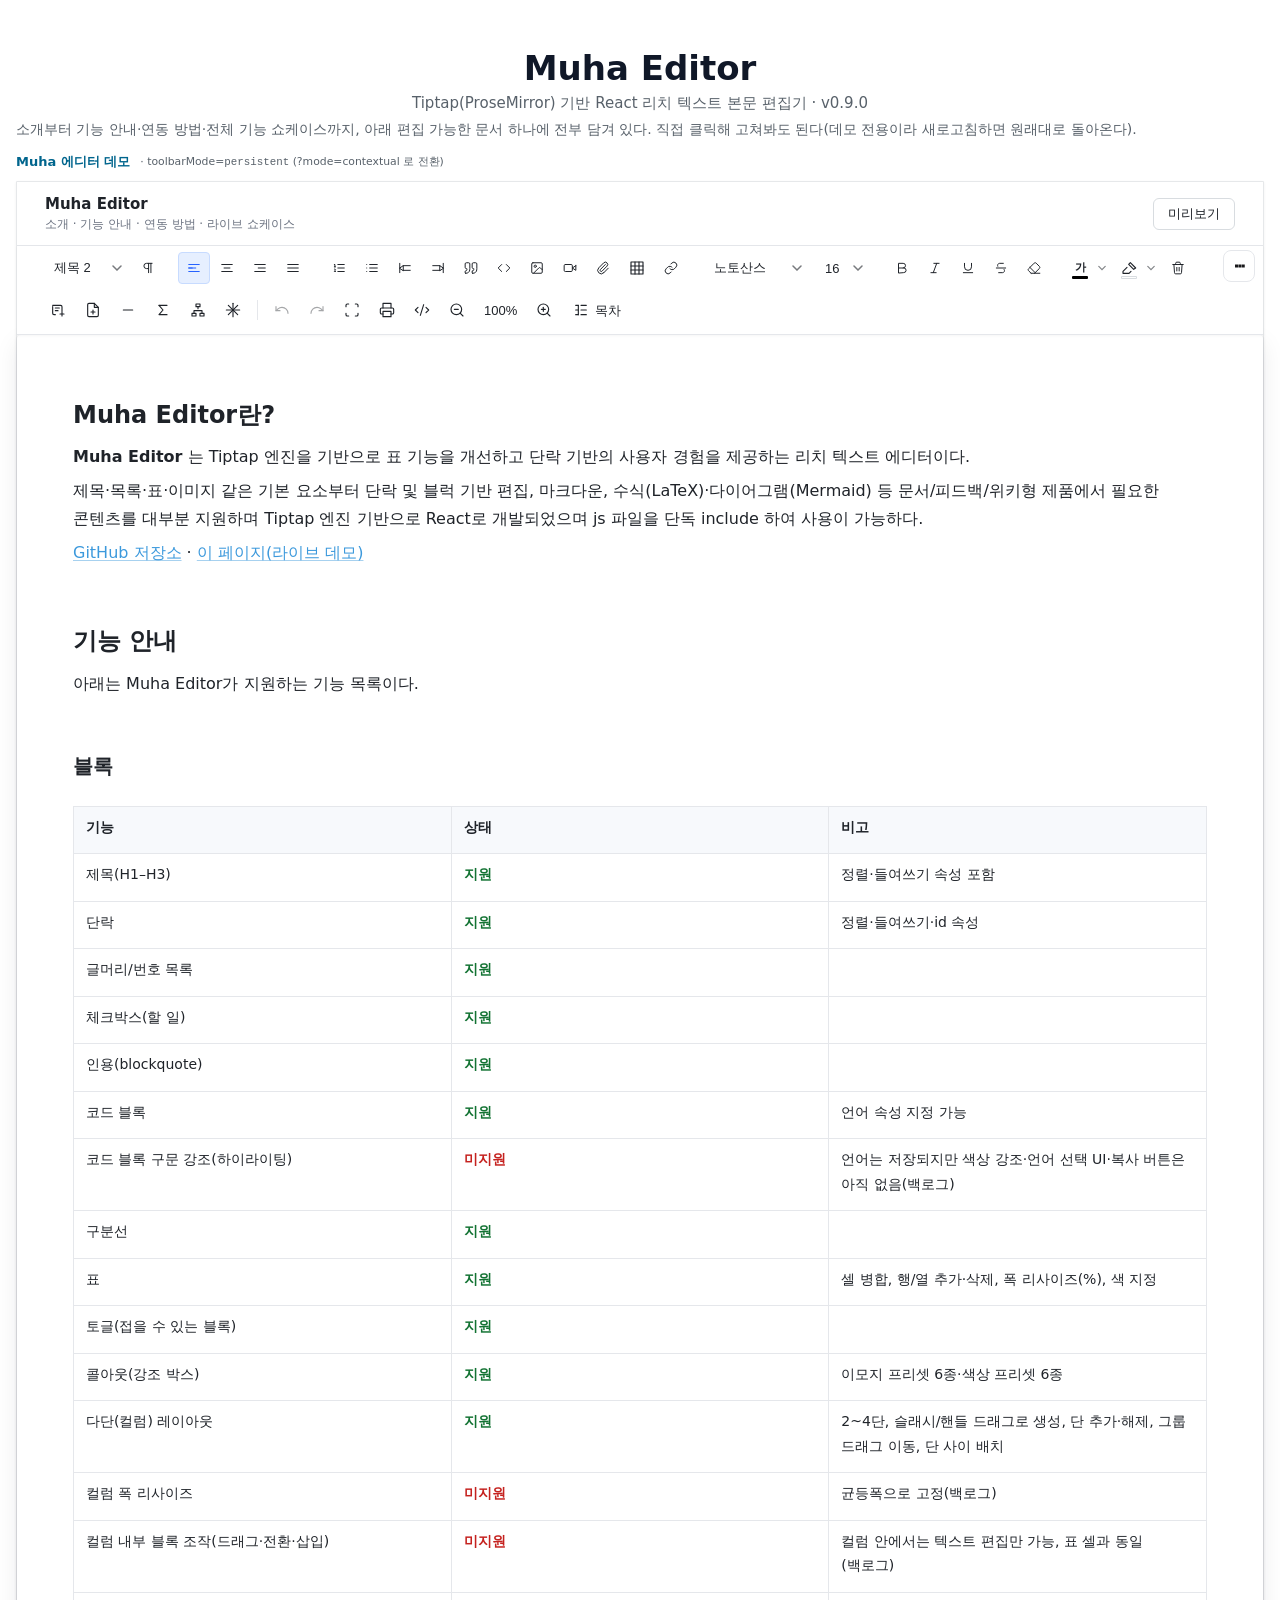
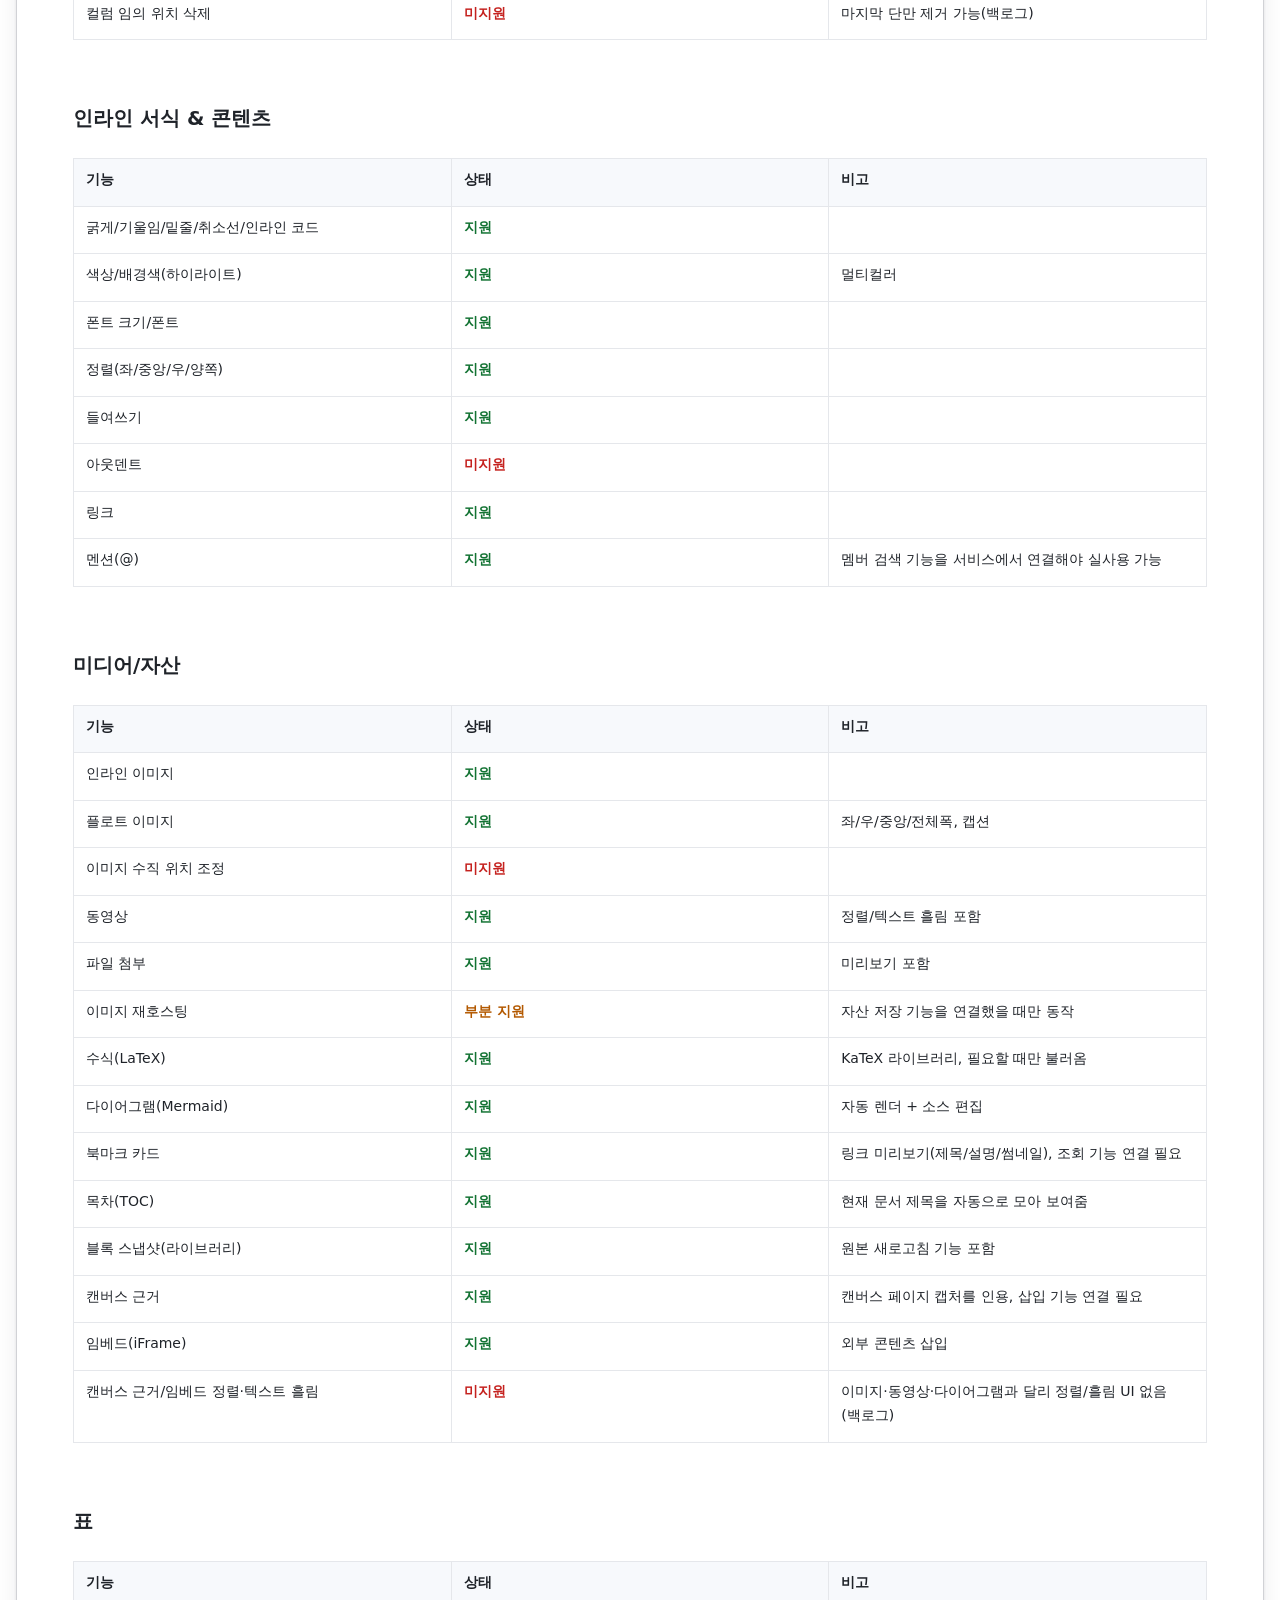
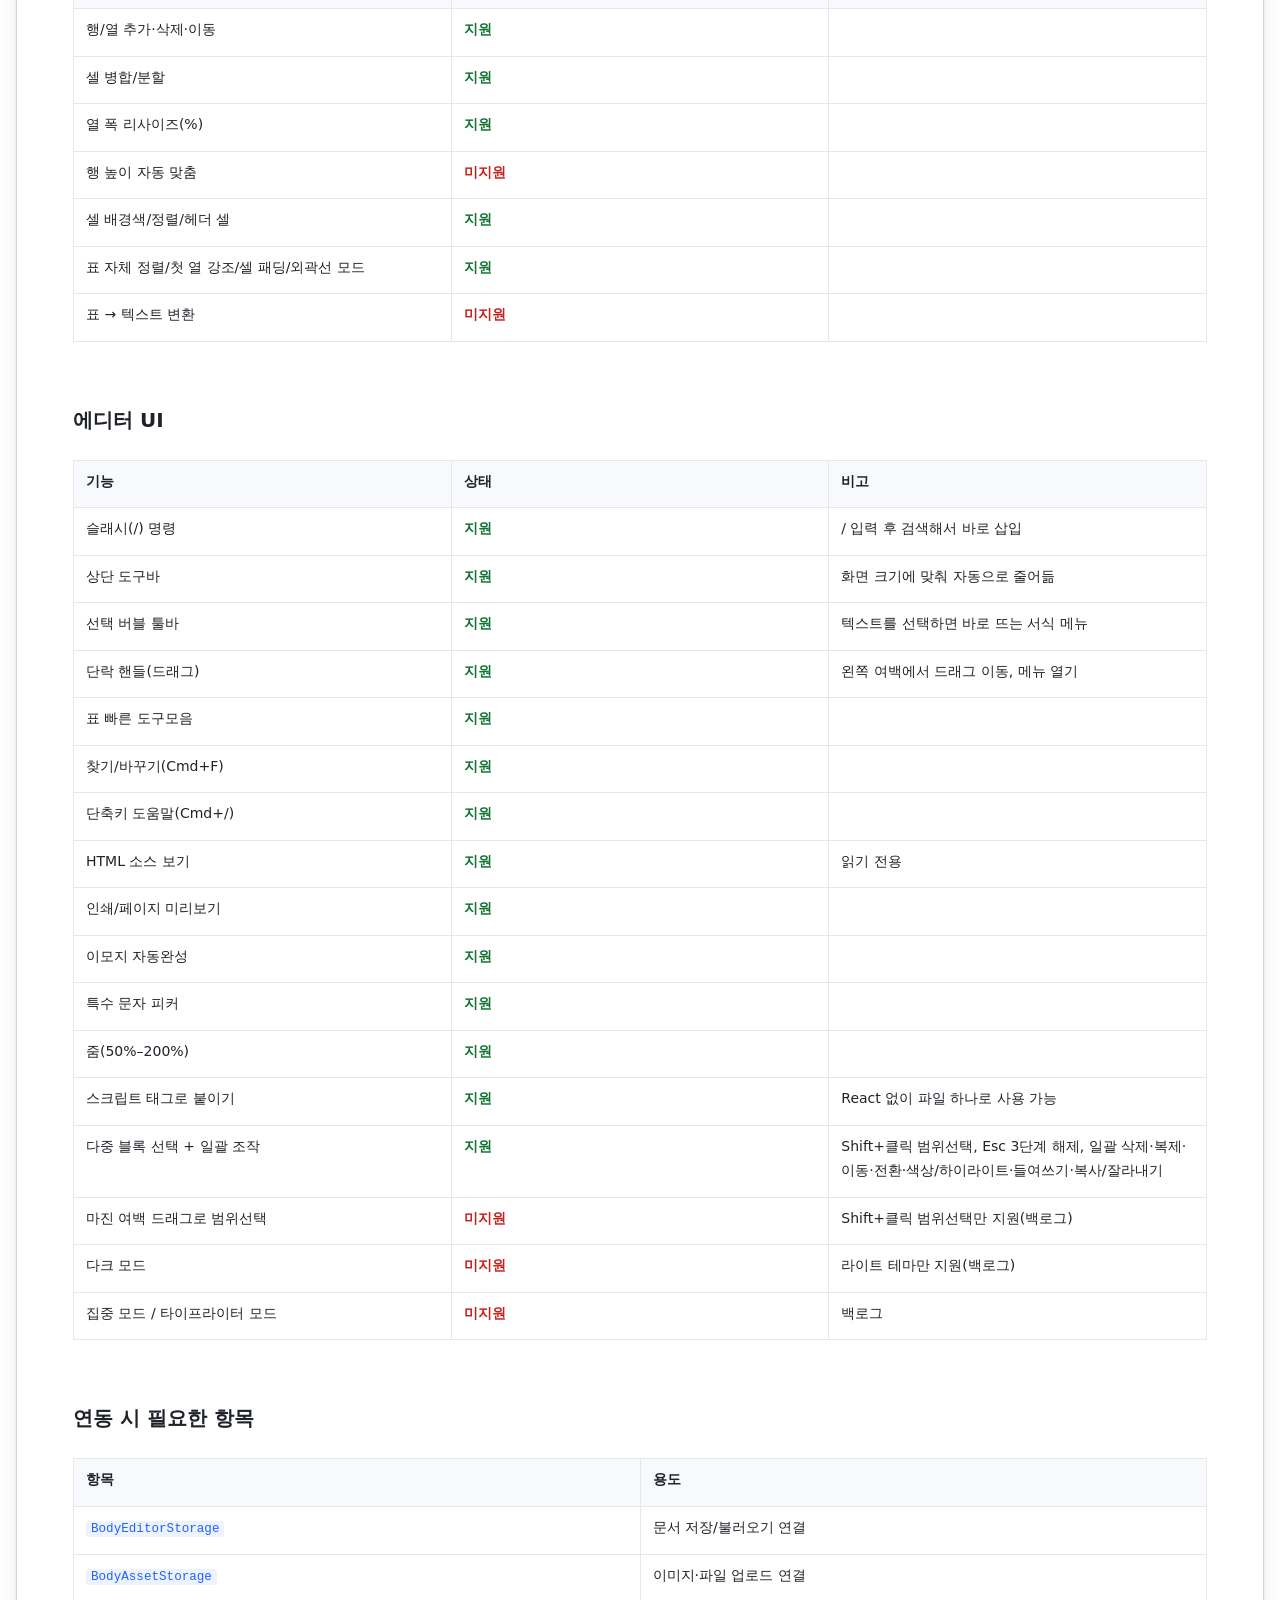
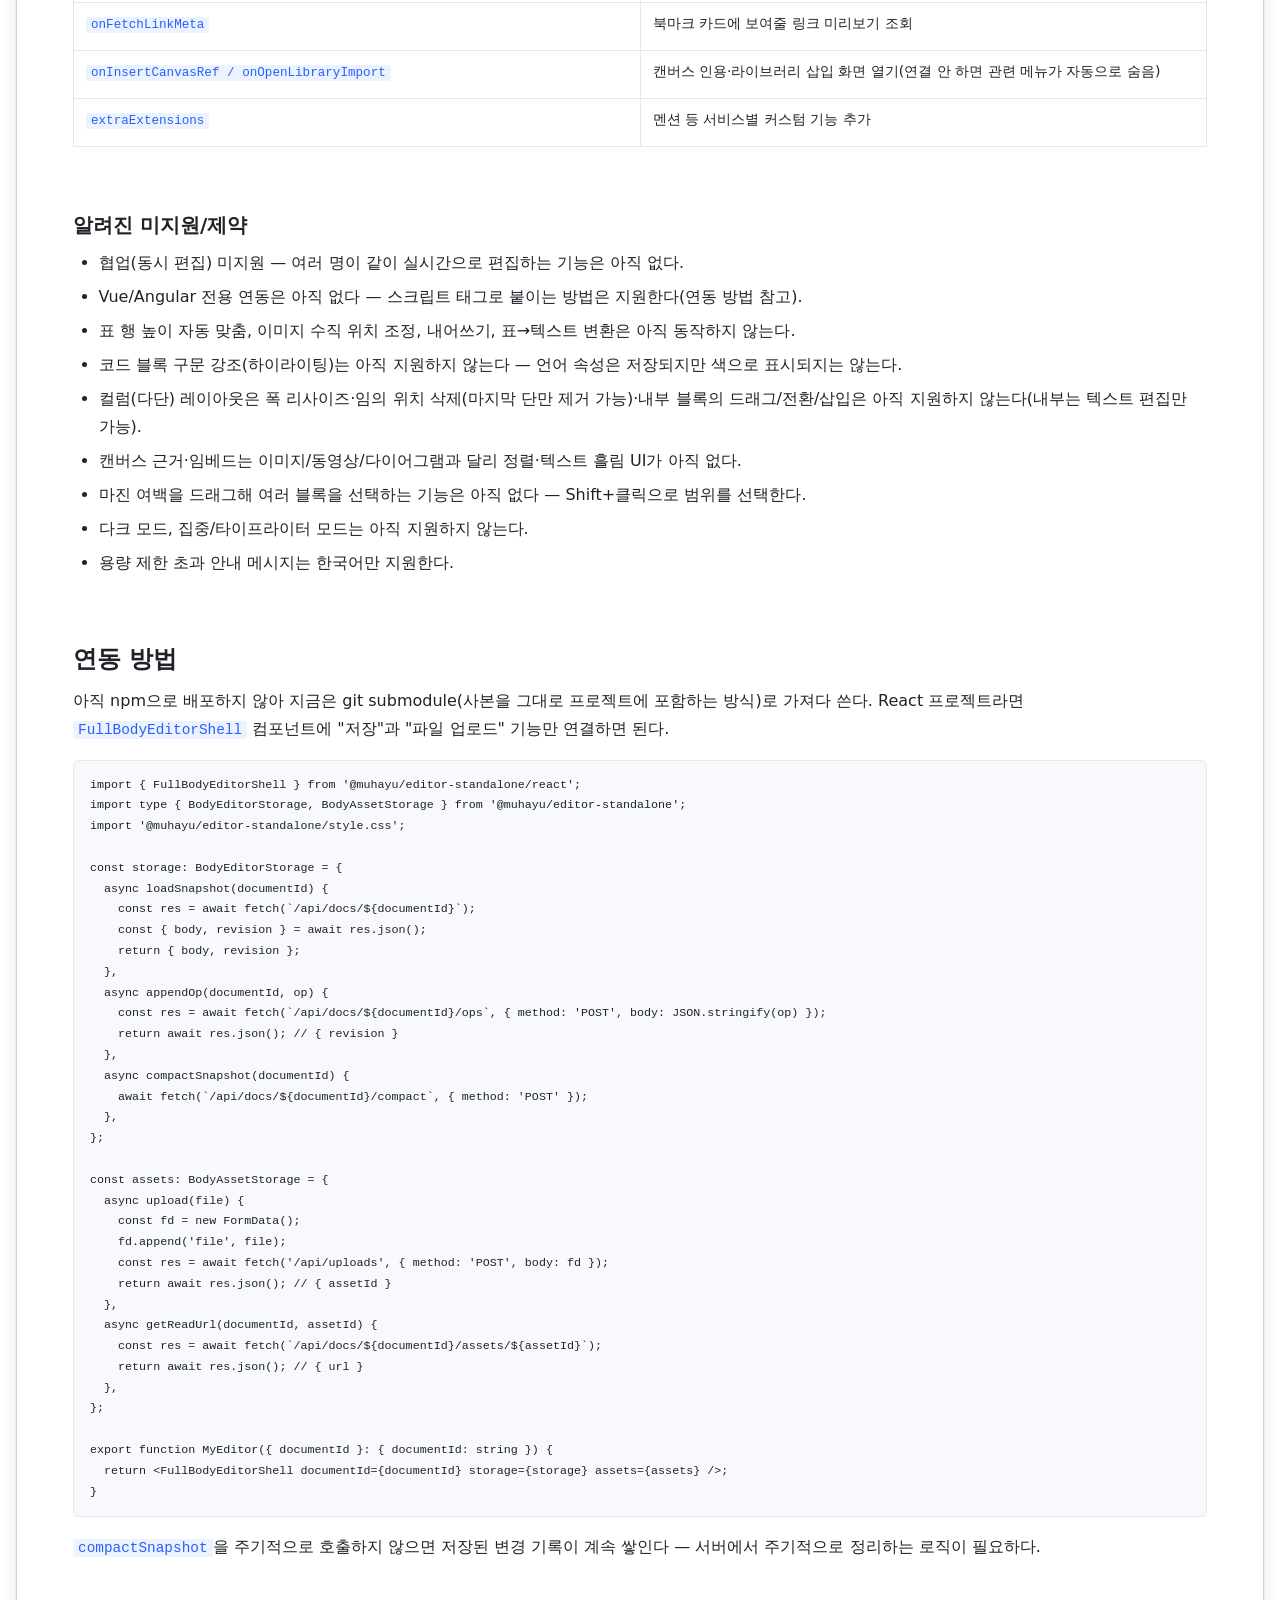
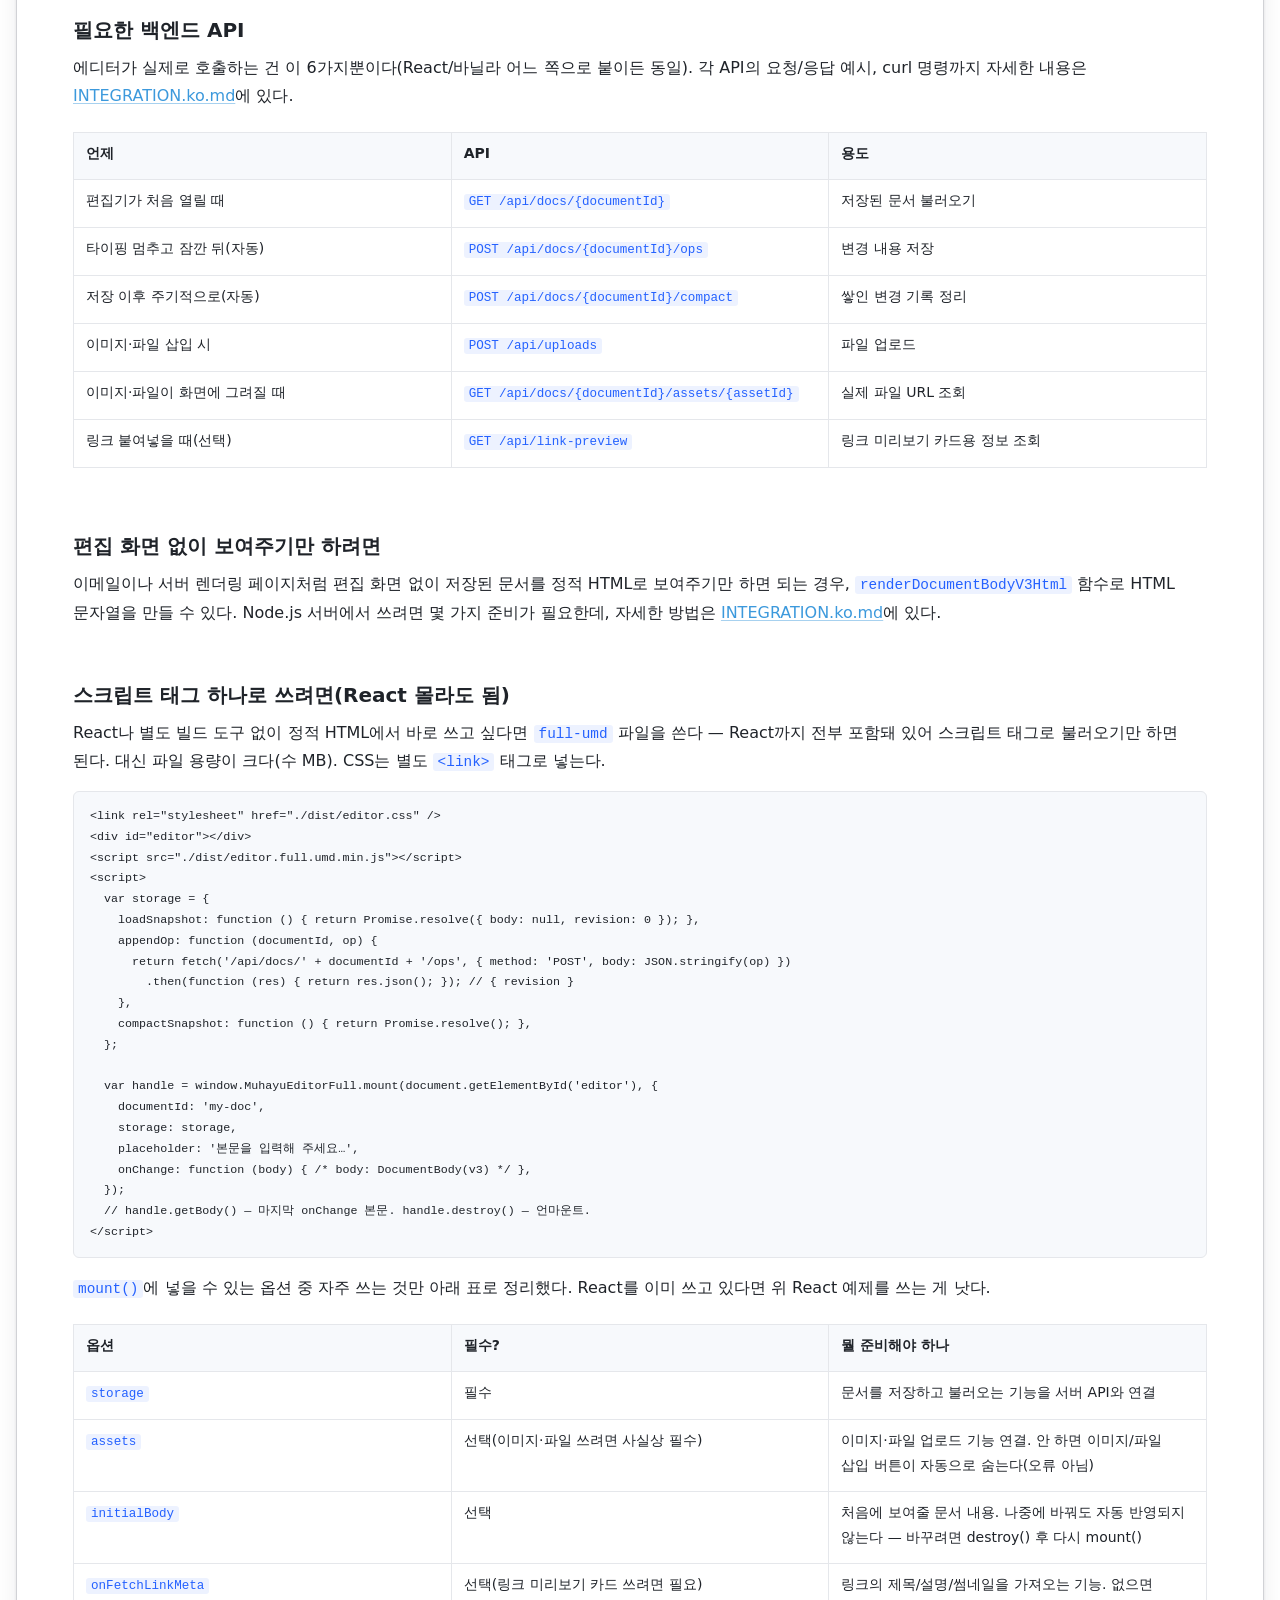
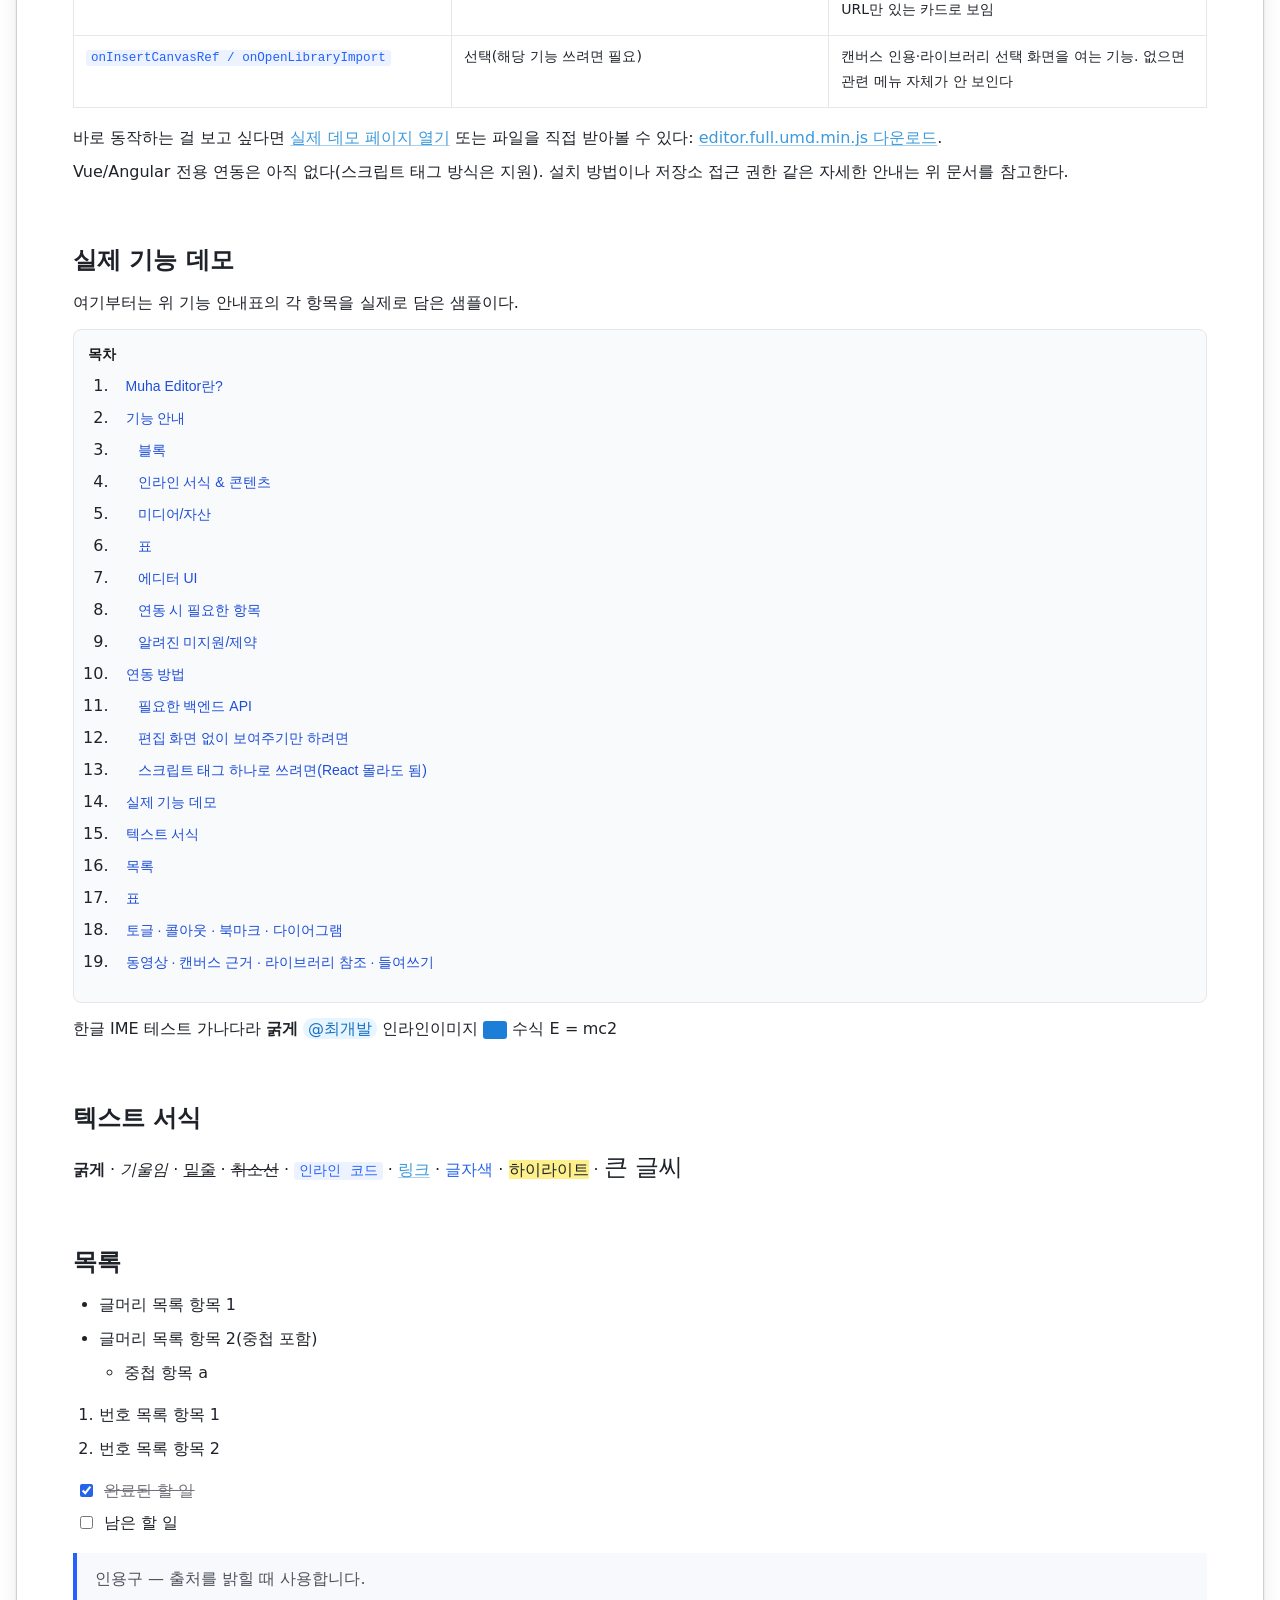
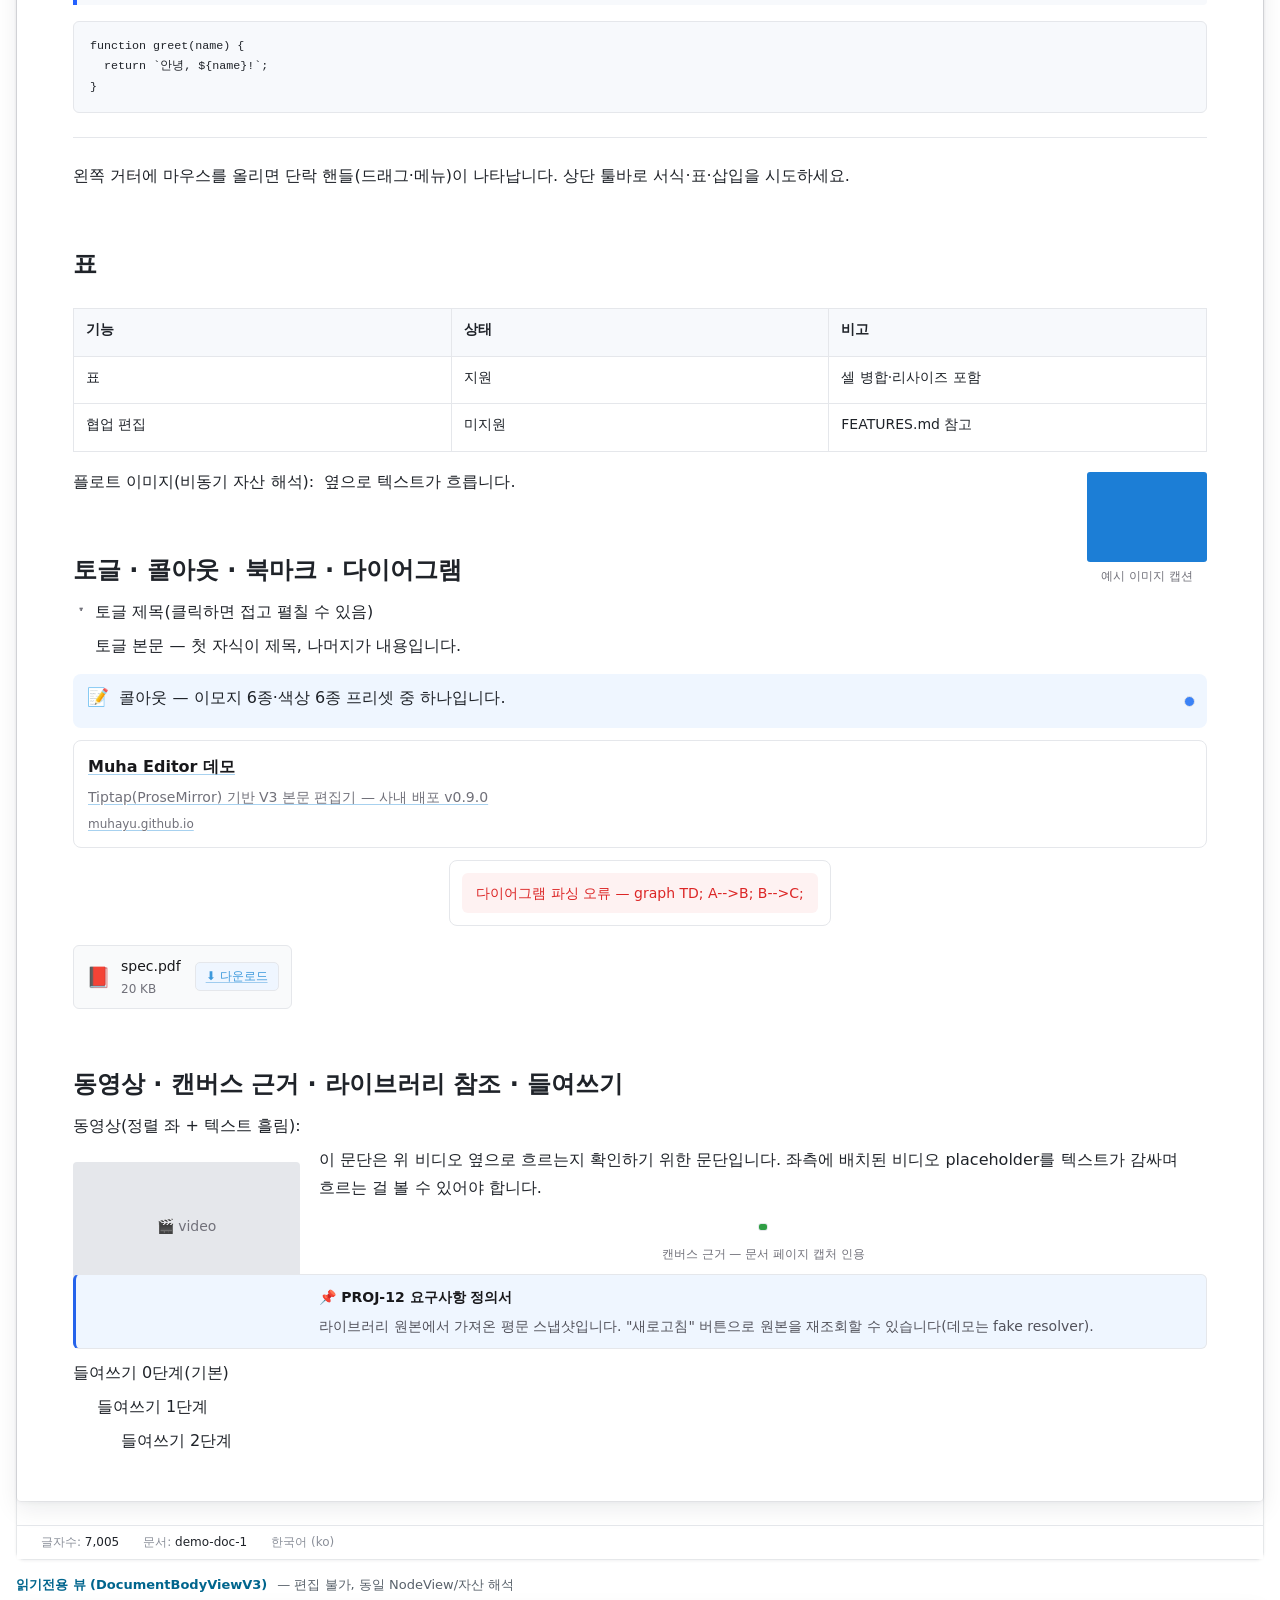
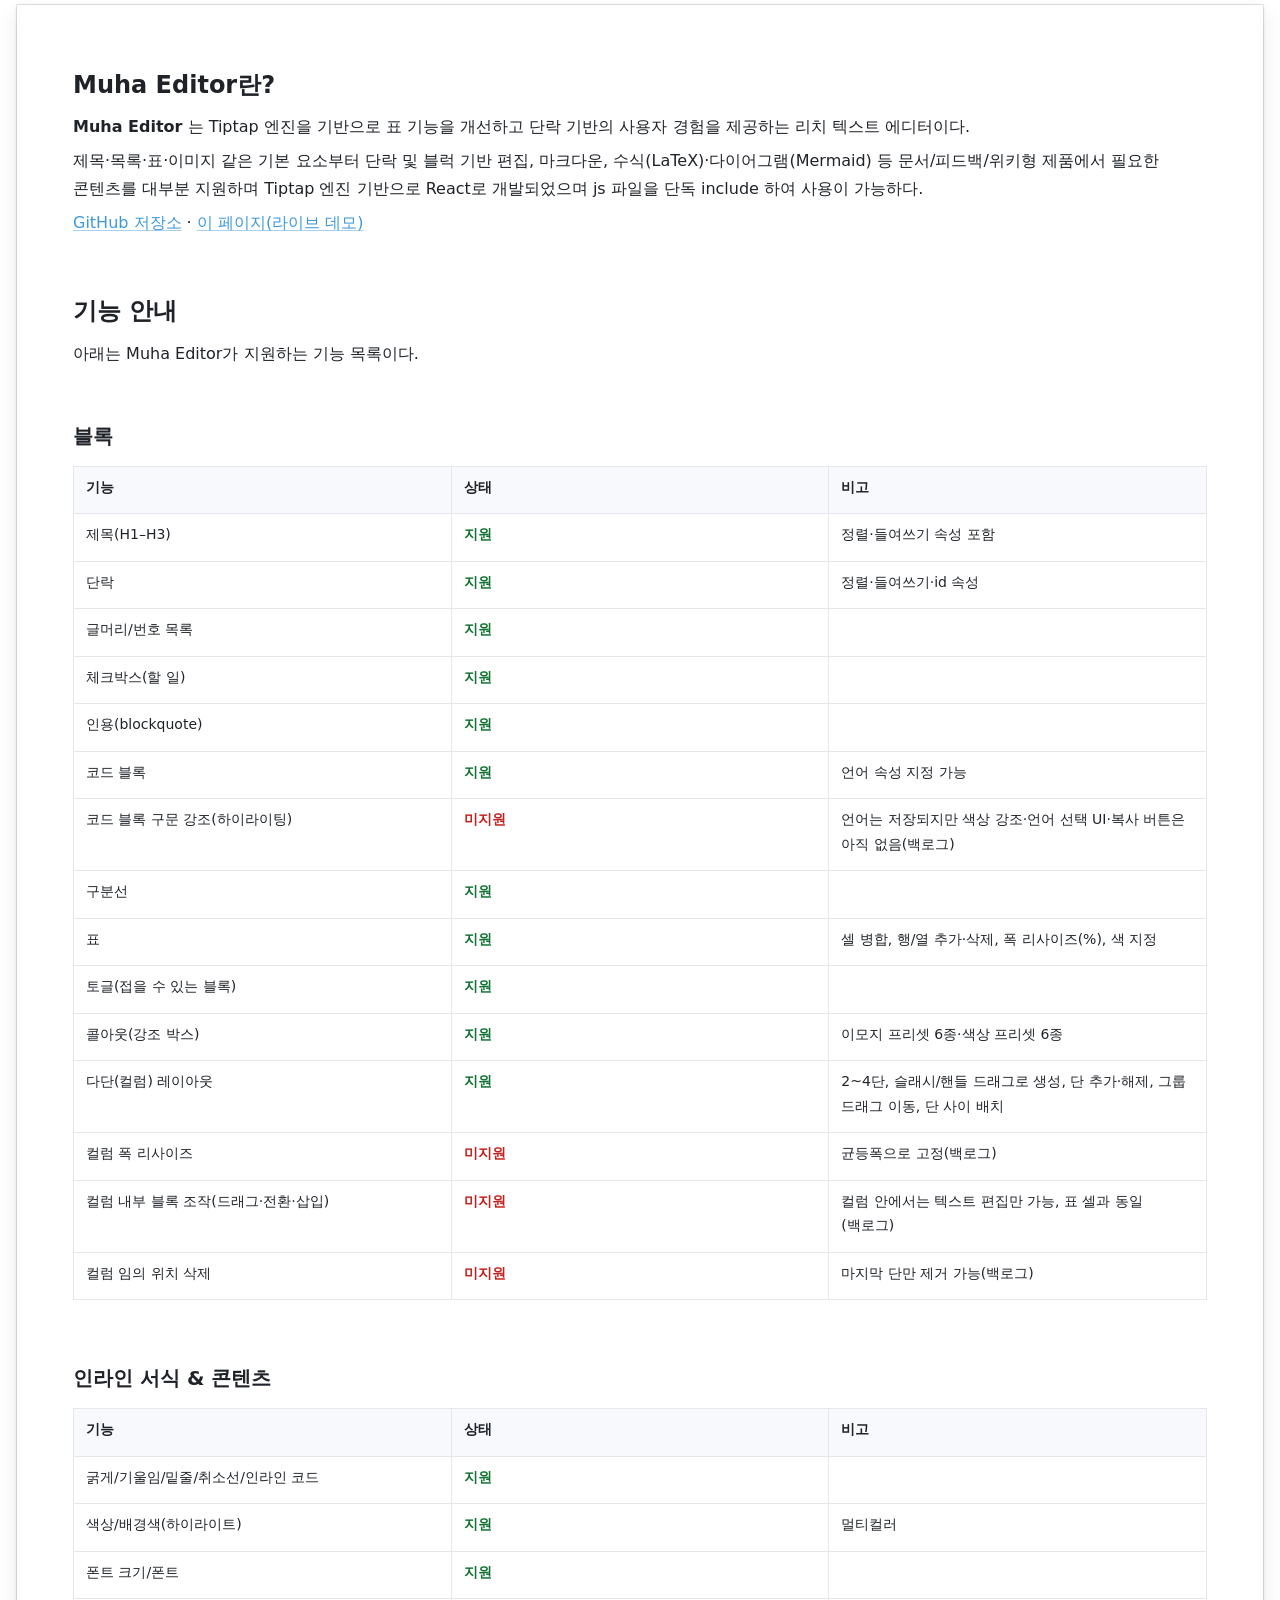
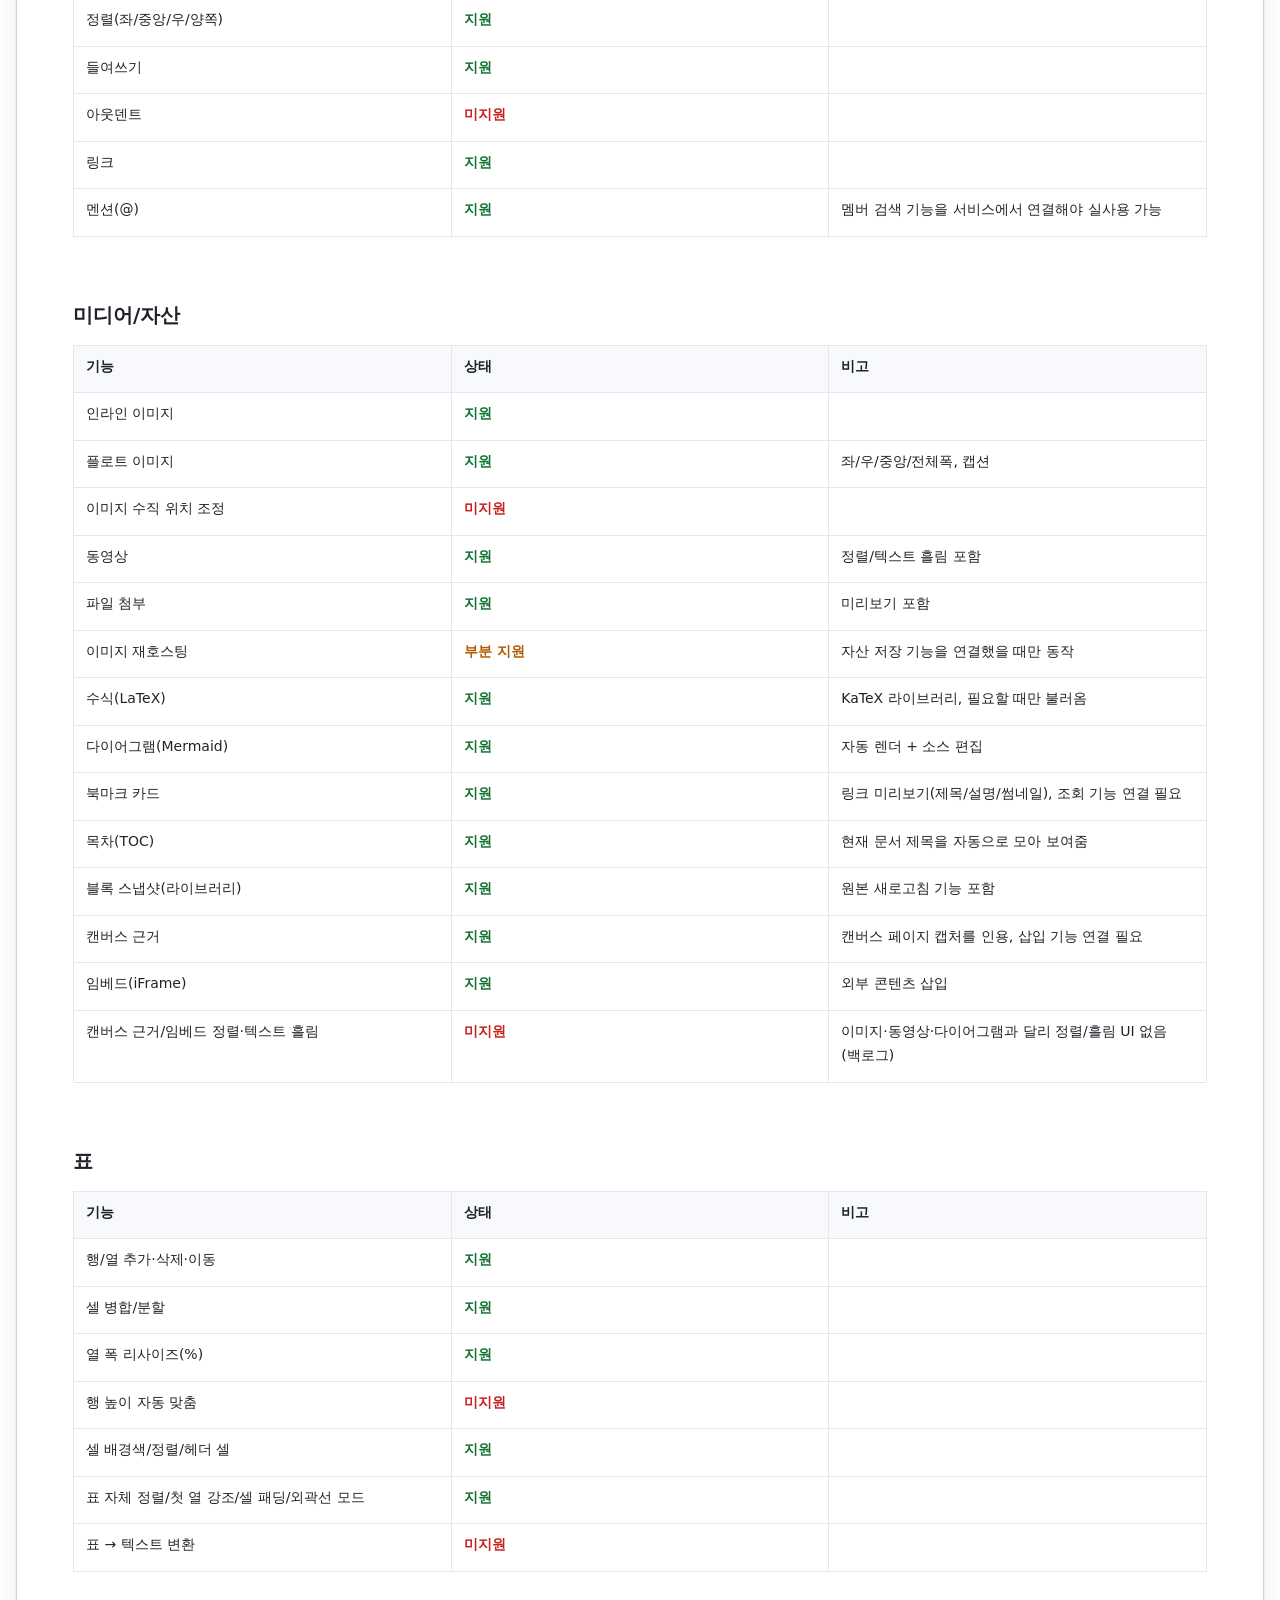
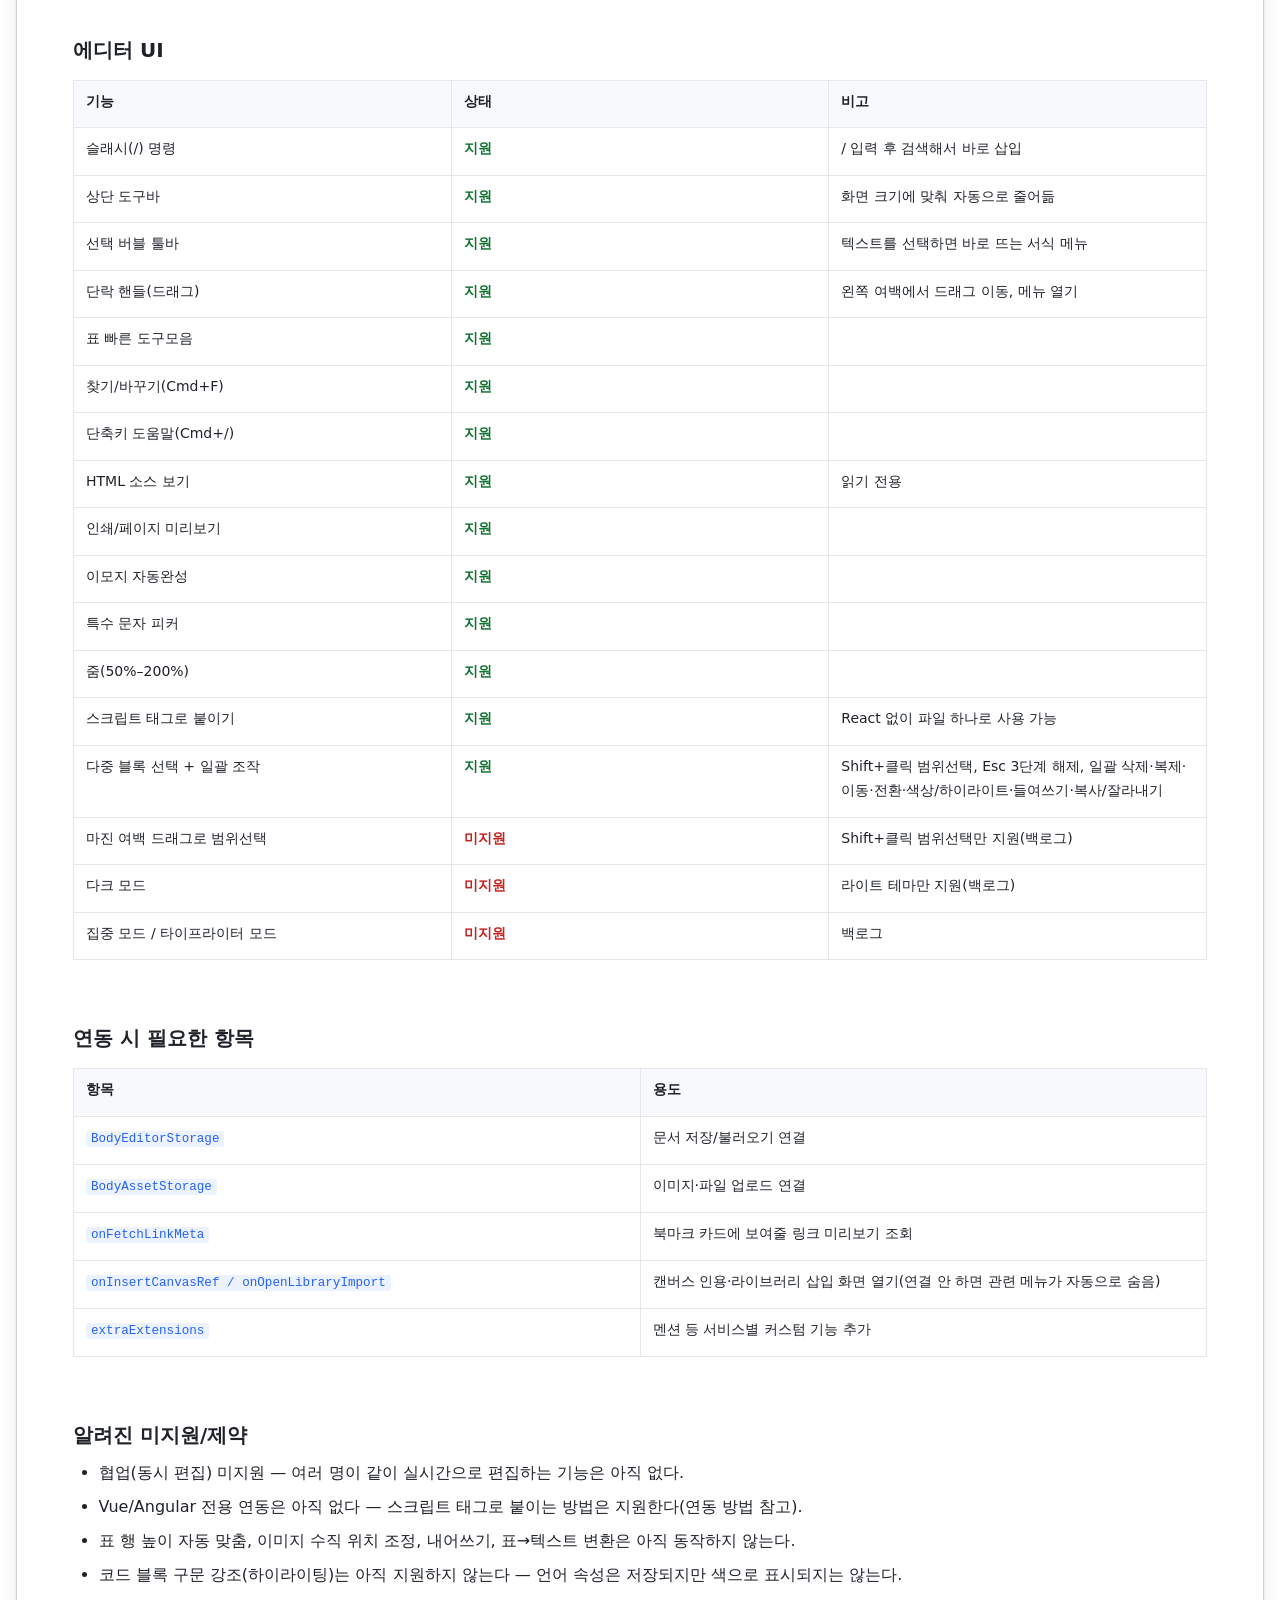
==== muha-editor/index.html @ 67b2d0a7 "feat(extra): 실제 muha-editor(Tiptap v3) iframe 통합 - muha-editor 번들 로컬화: index.html + assets/v3-*.js/." ====
<!doctype html>
<html lang="ko">
  <head>
    <meta charset="UTF-8" />
    <meta name="viewport" content="width=device-width, initial-scale=1.0" />
    <title>editor-standalone — Tiptap v3 엔진 데모</title>
    <script type="module" crossorigin src="./assets/v3-BqsdM_sV.js"></script>
    <link rel="stylesheet" crossorigin href="./assets/v3-C-Y1L5XF.css">
    <style>
      html, body { margin:0; padding:0; background:#fff; height:100%; }
      body { min-height: 100vh; }
    </style>
  </head>
  <body>
    <div id="root"></div>
    <script>
      // parent(keystroke-vault) 에 마운트 완료를 알림
      (function(){
        function notifyReady(){
          try {
            window.parent && window.parent.postMessage({type:'muha-editor:ready'}, '*');
          } catch(e){}
        }
        const check = () => {
          const content = document.querySelector('.body-editor-content, .ProseMirror, [contenteditable="true"]');
          if(content){ notifyReady(); return true; }
          return false;
        };
        if(!check()){
          const mo = new MutationObserver(() => { if(check()) mo.disconnect(); });
          mo.observe(document.body, {childList:true, subtree:true});
          setTimeout(() => mo.disconnect(), 5000);
        }
      })();
    </script>
  </body>
</html>
---- muha-editor/assets/v3-C-Y1L5XF.css ----
:where(.body-editor-root,:root){--body-editor-bg:#fff;--body-editor-fg:#18181b;--body-editor-muted-fg:#71717a;--body-editor-subtle-fg:#a1a1aa;--body-editor-border:#e5e7eb;--body-editor-accent:#2563eb;--body-editor-accent-bg:#eff6ff;--body-editor-accent-fg:#1d4ed8;--body-editor-selection:#38bdf8;--body-editor-link:#3c99dc;--body-editor-link-underline:#3c99dc73;--body-editor-warning:#b45309;--body-editor-warning-bg:#fffbeb;--body-editor-danger:#dc2626;--body-editor-danger-bg:#fef2f2;--body-editor-hover-bg:#f9fafb;--body-editor-active-bg:#e4e4e7;--body-editor-disabled-opacity:.4;--body-editor-placeholder-fg:#9ca3af;--body-editor-placeholder-bg:#e5e7eb;--body-editor-blockquote-border:#d4d4d8;--body-editor-blockquote-fg:#52525b;--body-editor-stage-shadow:0 1px 2px #00000014, 0 1px 3px #0000000a;--body-editor-table-border:#d1d5db;--body-editor-table-header-bg:#f3f4f6;--body-editor-table-first-column-bg:#f7f9fc;--body-editor-code-block-bg:#f6f8fa;--body-editor-code-block-fg:#1f2329;--body-editor-code-block-border:#e1e4e8;--body-editor-code-inline-bg:#f4f4f5;--body-editor-image-handle-bg:var(--body-editor-selection);--body-editor-image-handle-border:#fff;--body-editor-font-size-sm:.875rem;--body-editor-font-size-xs:.75rem}:where(.body-editor-root){display:contents}:where(.body-editor-shell){flex-direction:column;gap:.5rem;display:flex}:where(.body-editor-shell__body){align-items:flex-start;gap:.5rem;display:flex}:where(.body-editor-shell__stage){flex:auto;min-width:0}:where(.body-editor-fit-wrapper){width:100%;position:relative}:where(.body-editor-image-drop-grid-layer){pointer-events:none;z-index:200;contain:strict;position:fixed;inset:0}:where(.body-editor-image-drop-ghost){opacity:.6;pointer-events:none;object-fit:contain;will-change:transform, opacity;max-width:120px;max-height:120px;transition:transform .18s cubic-bezier(.34,1.56,.64,1),opacity .12s linear;position:fixed;top:0;left:0}:where(.body-editor-image-drop-ghost--reduced-motion){transition:none}:where(.body-editor-image-drop-cell){top:var(--cell-y);left:var(--cell-x);width:var(--cell-w);height:var(--cell-h);pointer-events:none;outline:1.5px dashed color-mix(in srgb, var(--body-editor-selection) 50%, transparent);background:color-mix(in srgb, var(--body-editor-selection) 8%, transparent);will-change:opacity;position:absolute}:where(.body-editor-image-drop-cell.cell--snapped){outline:2px solid var(--body-editor-selection);background:color-mix(in srgb, var(--body-editor-selection) 16%, transparent);box-shadow:0 0 0 4px color-mix(in srgb, var(--body-editor-selection) 24%, transparent)}:where(.body-editor-image-drop-cell--paragraph-boundary){background:color-mix(in srgb, var(--body-editor-selection) 12%, transparent);outline-style:solid}:where(.body-editor-image-drop-cell.cell--swap){outline-color:var(--body-editor-warning);background:color-mix(in srgb, var(--body-editor-warning-bg) 72%, transparent)}:where(.body-editor-image-drop-cell.cell--reject){outline-color:var(--body-editor-danger);background:color-mix(in srgb, var(--body-editor-danger-bg) 72%, transparent);cursor:not-allowed}:where(.body-editor-image-drop-cell.cell--no-op){opacity:.55}:where(.body-editor-image-drop-cell__label){font-size:var(--body-editor-font-size-xs);color:var(--body-editor-accent-fg);-webkit-user-select:none;user-select:none;font-weight:600;position:absolute;top:50%;left:50%;transform:translate(-50%,-50%)}:where(.body-editor-image-drop-cell.cell--label-above) :where(.body-editor-image-drop-cell__label),:where(.body-editor-image-drop-cell.cell--label-below) :where(.body-editor-image-drop-cell__label){color:var(--body-editor-success-fg,#137333)}:where(.body-editor-image-drop-cell.cell--label-center) :where(.body-editor-image-drop-cell__label){color:var(--body-editor-warning-fg,#b07804)}:where(.body-editor-image-drop-cell.cell--label-left) :where(.body-editor-image-drop-cell__label),:where(.body-editor-image-drop-cell.cell--label-right) :where(.body-editor-image-drop-cell__label){color:var(--body-editor-accent-fg)}:where(.body-editor-stage){background:var(--body-editor-bg);box-sizing:border-box;box-shadow:var(--body-editor-stage-shadow);margin:0 auto;padding:64px 56px;display:flow-root;position:relative}:where(.body-editor-stage__editable){outline:none;min-height:1em;display:flow-root}:where(.body-editor-stage__placeholder){color:var(--body-editor-placeholder-fg);pointer-events:none;-webkit-user-select:none;user-select:none;position:absolute;top:64px;left:56px}:where(.body-editor-node--paragraph),:where(.body-editor-node--list){margin:0 0 .5em}:where(.body-editor-node--paragraph[data-empty-line=true]){min-height:1.5em}:where(.body-editor-node--heading){margin:.5em 0}:where(.body-editor-block-snapshot){background:#f8fafcd9;border:1px dashed #94a3b8;border-radius:.375rem;margin:.75rem 0 1rem;padding:1.75rem .875rem .75rem;position:relative}:where(.body-editor-block-snapshot--fill){background:#f8fafc8c;padding-top:.875rem}:where(.body-editor-block-snapshot.body-editor-node--fragment-focus){outline:2px solid var(--body-editor-selection);outline-offset:4px;box-shadow:0 0 0 6px var(--body-editor-accent-bg)}:where(.body-editor-block-snapshot__action-bar){z-index:2;border:1px solid var(--body-editor-border);background:var(--body-editor-bg);opacity:0;pointer-events:none;border-radius:.375rem;align-items:center;gap:.25rem;max-width:calc(100% - .5rem);padding:.125rem;transition:opacity .12s;display:inline-flex;position:absolute;top:.25rem;right:.25rem;box-shadow:0 2px 8px #0f172a1f}:where(.body-editor-block-snapshot:hover .body-editor-block-snapshot__action-bar),:where(.body-editor-block-snapshot__action-bar:focus-within){opacity:1;pointer-events:auto}:where(.body-editor-block-snapshot__source){color:#475569;max-width:14rem;font-size:var(--body-editor-font-size-sm);text-overflow:ellipsis;white-space:nowrap;padding:0 .375rem;overflow:hidden}:where(.body-editor-block-snapshot__action){color:#475569;cursor:pointer;background:0 0;border:0;border-radius:.25rem;justify-content:center;align-items:center;width:1.75rem;height:1.75rem;display:inline-flex}:where(.body-editor-block-snapshot__action:hover:not(:disabled)){color:#0f172a;background:#f1f5f9}:where(.body-editor-block-snapshot__action:disabled){cursor:not-allowed;opacity:.45}:where(.body-editor-block-snapshot__action--danger:hover:not(:disabled)){color:#b91c1c;background:#fef2f2}:where(.body-editor-node--paragraph),:where(.body-editor-node--heading),:where(.body-editor-node--list) li{white-space:pre-wrap}:where(.body-editor-node--paragraph),:where(.body-editor-node--heading),:where(.body-editor-list-float-wrap),:where(.body-editor-table__cell>[data-body-cell-content] p){display:flow-root;container-type:inline-size}:where(.body-editor-node--list) li{display:flow-root list-item}:where(),:where(),:where(),:where(){content:"​";display:inline}:where(.body-editor-list-float-wrap__floats){display:contents}:where(.body-editor-list-float-wrap){padding-right:16px}:where(.body-editor-paragraph-float){vertical-align:top;max-width:100%;line-height:1.2;display:inline-block;position:relative}:where(.body-editor-paragraph-float--left){float:left;margin:.25em 16px .5em 0}:where(.body-editor-paragraph-float--right){float:right;margin:.25em 0 .5em 16px}:where(.body-editor-paragraph-float--center){text-align:center;width:fit-content;margin:.5em auto;display:block}.body-editor-list-float-wrap .body-editor-paragraph-float--left{margin:.25em 36px .5em 0}.body-editor-list-float-wrap .body-editor-paragraph-float--right{margin:.25em 0 .5em 20px}:where(.body-editor-paragraph-float--selected){outline:2px solid var(--body-editor-selection);outline-offset:2px}:where(.body-editor-paragraph-float img),:where(.body-editor-paragraph-float video),:where(.body-editor-paragraph-float iframe){max-width:100%;display:block}:where(.body-editor-paragraph-float__caption){color:var(--body-editor-muted-fg);text-align:center;margin-top:4px;font-size:12px;display:block}:where(.body-editor-paragraph-float__resize-handle){background:var(--body-editor-image-handle-bg);border:2px solid var(--body-editor-image-handle-border);cursor:nwse-resize;-webkit-user-select:none;user-select:none;border-radius:2px;width:10px;height:10px;position:absolute;bottom:-4px;right:-4px}@container (width<=240px){.body-editor-paragraph-float--left,.body-editor-paragraph-float--right{float:none;width:fit-content;margin-left:auto;margin-right:auto;display:block}}:where(.body-editor-node--list[data-ordered=true]){counter-reset:lvl0 lvl1 lvl2 lvl3 lvl4;padding-left:0;list-style:none}:where(.body-editor-node--list[data-ordered=true])>li:before{color:var(--body-editor-fg);-webkit-user-select:none;user-select:none;pointer-events:none;margin-right:.4em;display:inline-block}:where(.body-editor-node--list[data-ordered=true])>li[data-list-level="0"]{counter-increment:lvl0;counter-reset:lvl1 lvl2 lvl3 lvl4}:where(.body-editor-node--list[data-ordered=true])>li[data-list-level="0"]:before{content:counter(lvl0) ". "}:where(.body-editor-node--list[data-ordered=true])>li[data-list-level="1"]{counter-increment:lvl1;counter-reset:lvl2 lvl3 lvl4}:where(.body-editor-node--list[data-ordered=true])>li[data-list-level="1"]:before{content:counter(lvl0) "." counter(lvl1) ". "}:where(.body-editor-node--list[data-ordered=true])>li[data-list-level="2"]{counter-increment:lvl2;counter-reset:lvl3 lvl4}:where(.body-editor-node--list[data-ordered=true])>li[data-list-level="2"]:before{content:counter(lvl0) "." counter(lvl1) "." counter(lvl2) ". "}:where(.body-editor-node--list[data-ordered=true])>li[data-list-level="3"]{counter-increment:lvl3;counter-reset:lvl4}:where(.body-editor-node--list[data-ordered=true])>li[data-list-level="3"]:before{content:counter(lvl0) "." counter(lvl1) "." counter(lvl2) "." counter(lvl3) ". "}:where(.body-editor-node--list[data-ordered=true])>li[data-list-level="4"]{counter-increment:lvl4}:where(.body-editor-node--list[data-ordered=true])>li[data-list-level="4"]:before{content:counter(lvl0) "." counter(lvl1) "." counter(lvl2) "." counter(lvl3) "." counter(lvl4) ". "}:where(.body-editor-node--list[data-ordered=false])>li[data-list-level="0"]{list-style-type:disc}:where(.body-editor-node--list[data-ordered=false])>li[data-list-level="1"]{list-style-type:circle}:where(.body-editor-node--list[data-ordered=false])>li[data-list-level="2"]{list-style-type:square}:where(.body-editor-node--list[data-ordered=false])>li[data-list-level="3"]{list-style-type:disc}:where(.body-editor-node--list[data-ordered=false])>li[data-list-level="4"]{list-style-type:circle}:where(.body-editor-node--blockquote){border-left:3px solid var(--body-editor-blockquote-border);color:var(--body-editor-blockquote-fg);padding-left:12px;font-style:italic}:where(.body-editor-table){border-collapse:collapse;width:100%}:where(.body-editor-stage__editable) .tableWrapper{overflow-x:auto}:where(.body-editor-table__cell){border:1px solid var(--body-editor-table-border);padding:4px 8px;position:relative}:where(.body-editor-table__cell--header){background:var(--body-editor-table-header-bg);font-weight:700}:where(.body-editor-table thead .body-editor-table__cell--header){z-index:2;background:var(--body-editor-table-header-bg);background-clip:padding-box;position:sticky;top:0}:where(.body-editor-table__cell--first-column){background:var(--body-editor-table-first-column-bg);font-weight:700}:where(.body-editor-table__cell--multi-selected){background-color:color-mix(in srgb, var(--body-editor-selection) 8%, transparent);outline:1px solid color-mix(in srgb, var(--body-editor-selection) 35%, transparent)}.body-editor-table tr:hover td:not(.body-editor-table__cell--header):not(.body-editor-table__cell--multi-selected){background-color:#2461ff0a}:where(.body-editor-table__column-resize-handle){cursor:col-resize;-webkit-user-select:none;user-select:none;width:6px;height:100%;position:absolute;top:0;right:-3px}:where(.body-editor-table__row-resize-handle){cursor:row-resize;-webkit-user-select:none;user-select:none;z-index:2;height:6px;position:absolute;bottom:-3px;left:0;right:0}.body-editor-table__resize-guide{background:linear-gradient(to bottom, transparent 0, transparent 4px, var(--body-editor-selection) 4px, var(--body-editor-selection) 8px);pointer-events:none;z-index:9999;background-size:1px 8px;width:1px;position:absolute}:where(.body-editor-table__insert-handle){color:#2461ff;cursor:pointer;opacity:0;pointer-events:none;z-index:3;-webkit-user-select:none;user-select:none;background:#fff;border:1px solid #2461ff;border-radius:50%;justify-content:center;align-items:center;width:18px;height:18px;padding:0;font-size:12px;font-weight:700;line-height:1;transition:opacity .12s;display:flex;position:absolute}.body-editor-table tr:hover>:first-child>:where(.body-editor-table__insert-handle--row-below),.body-editor-table tr:first-child:hover>:first-child>:where(.body-editor-table__insert-handle--row-above),.body-editor-table tr:first-child>.body-editor-table__cell:hover>:where(.body-editor-table__insert-handle--col-right),.body-editor-table tr:first-child>.body-editor-table__cell:first-child:hover>:where(.body-editor-table__insert-handle--col-left),:where(.body-editor-table__insert-handle:focus-visible){opacity:1;pointer-events:auto}:where(.body-editor-table__insert-handle:hover){color:#fff;background:#2461ff}:where(.body-editor-table__reorder-handle){border:1px solid var(--body-editor-table-border);background:var(--body-editor-bg);width:16px;height:16px;color:var(--body-editor-muted-fg);opacity:0;cursor:grab;z-index:3;border-radius:4px;justify-content:center;align-items:center;padding:0;font-size:10px;line-height:1;display:inline-flex;position:absolute}:where(.body-editor-table__reorder-handle:active){cursor:grabbing}:where(.body-editor-stage__editable[data-table-reorder-blocked=true] .body-editor-table__reorder-handle){cursor:not-allowed}.body-editor-table tr:hover>:first-child>:where(.body-editor-table__reorder-handle--row),.body-editor-table tr:first-child>.body-editor-table__cell:hover>:where(.body-editor-table__reorder-handle--column),:where(.body-editor-table__reorder-handle:focus-visible){opacity:1}:where(.body-editor-table__reorder-handle--row){top:50%;left:-20px;transform:translateY(-50%)}:where(.body-editor-table__reorder-handle--column){top:-20px;left:50%;transform:translate(-50%)}:where(.body-editor-table__select-all-handle){border:1px solid var(--body-editor-table-border);background:var(--body-editor-bg);width:16px;height:16px;color:var(--body-editor-muted-fg);opacity:0;cursor:pointer;z-index:3;border-radius:4px;justify-content:center;align-items:center;padding:0;font-size:10px;line-height:1;display:inline-flex;position:absolute;top:-20px;left:-20px}.body-editor-table tr:first-child>.body-editor-table__cell:first-child:hover>:where(.body-editor-table__select-all-handle),:where(.body-editor-table__select-all-handle:focus-visible){opacity:1}:where(.body-editor-table__insert-handle--row-above){top:-10px;left:50%;transform:translate(-50%)}:where(.body-editor-table__insert-handle--row-below){bottom:-10px;left:50%;transform:translate(-50%)}:where(.body-editor-table__insert-handle--col-left){top:50%;left:-10px;transform:translateY(-50%)}:where(.body-editor-table__insert-handle--col-right){top:50%;right:-10px;transform:translateY(-50%)}:where(.body-editor-divider){border:none;border-top:1px solid var(--body-editor-table-border);margin:1em 0}:where(.body-editor-code-block){background:var(--body-editor-code-block-bg);color:var(--body-editor-code-block-fg);border:1px solid var(--body-editor-code-block-border);white-space:pre-wrap;word-break:break-word;-webkit-user-select:text;user-select:text;border-radius:4px;margin:.5em 0;padding:12px 14px;font-family:JetBrains Mono,Consolas,Monaco,monospace;font-size:13px;line-height:1.5;overflow-x:hidden}:where(.body-editor-figure){margin:.5em 0}:where(.body-editor-figure--float-left){float:left;margin:.25em 16px .5em 0}:where(.body-editor-figure--float-right){float:right;margin:.25em 0 .5em 16px}:where(.body-editor-figure--float-left,.body-editor-figure--float-right)+:where(figure,hr,h1,h2,h3,h4,h5,h6){clear:both}:where(.body-editor-figure__wrapper){cursor:pointer;display:inline-block;position:relative}:where(.body-editor-figure--selected) :where(.body-editor-figure__wrapper){cursor:grab}:where(.body-editor-figure__image-placeholder){background:var(--body-editor-placeholder-bg);min-width:24px;min-height:24px;display:inline-block}:where(.body-editor-figure__caption){color:var(--body-editor-muted-fg);text-align:center;margin-top:4px;font-size:12px}:where(){content:attr(data-placeholder);color:var(--body-editor-placeholder-fg)}.full-body-editor-shell[data-toolbar-visible=false] .body-editor-content .is-empty[data-placeholder]:before{content:attr(data-placeholder);color:var(--body-editor-placeholder-fg);pointer-events:none;float:left;height:0}.body-editor-utility-toggle{text-align:left;cursor:pointer;width:100%;color:inherit;background:0 0;border:0;border-radius:6px;align-items:center;gap:8px;padding:6px 8px;font-size:13px;display:flex}.body-editor-utility-toggle:hover{background:var(--body-editor-hover-bg)}.body-editor-utility-toggle[aria-checked=true]{color:var(--body-editor-accent-fg)}.body-editor-utility-check{text-align:center;flex:none;width:16px;font-size:14px;line-height:1}.body-editor-bubble-menu{background:var(--body-editor-bg);border:1px solid var(--body-editor-border);width:224px;max-width:calc(100vw - 16px);color:var(--body-editor-fg);border-radius:8px;flex-direction:column;gap:8px;padding:8px;font-size:16px;line-height:1.2;display:flex;box-shadow:0 8px 24px #0f172a1f,0 2px 4px #0f172a0f}.body-editor-bubble-menu--vertical{transition:opacity .1s 30ms,transform .1s 30ms}.body-editor-bubble-menu--vertical[data-shown=false]{opacity:0}.body-editor-bubble-menu--vertical[data-shown=true]{opacity:1;transform:translateY(0)}.body-editor-bubble-menu--vertical[data-bubble-slide=up][data-shown=false]{transform:translateY(-2px)}.body-editor-bubble-menu--vertical[data-bubble-slide=down][data-shown=false]{transform:translateY(2px)}.body-editor-bubble-menu--vertical[data-bubble-slide=right][data-shown=false]{transform:translate(-2px)}.body-editor-bubble-menu--vertical[data-bubble-slide=left][data-shown=false]{transform:translate(2px)}@media (prefers-reduced-motion:reduce){.body-editor-bubble-menu--vertical{transition:none}}.body-editor-bubble-group{display:inline-flex;position:relative}.body-editor-bubble-btn{min-width:28px;height:32px;color:var(--body-editor-fg);cursor:pointer;background:0 0;border:0;border-radius:6px;justify-content:center;align-items:center;gap:3px;padding:0 6px;font-size:16px;line-height:1;display:inline-flex}.body-editor-bubble-btn svg{width:16px;height:16px}.body-editor-bubble-btn:hover:not(:disabled){background:var(--body-editor-hover-bg)}.body-editor-bubble-btn:disabled{opacity:var(--body-editor-disabled-opacity);cursor:not-allowed}.body-editor-bubble-btn.is-active,.body-editor-bubble-btn.is-open{background:var(--body-editor-accent-bg);color:var(--body-editor-accent-fg)}.body-editor-bubble-caret{opacity:.55;margin-left:auto;width:14px!important;height:14px!important}.body-editor-bubble-more{font-size:18px;font-weight:700;line-height:1}.body-editor-bubble-row-btn{width:100%;color:var(--body-editor-fg);cursor:pointer;text-align:left;background:0 0;border:0;border-radius:6px;align-items:center;gap:6px;padding:6px 8px;font-size:16px;display:flex}.body-editor-bubble-row-btn:hover:not(:disabled){background:var(--body-editor-hover-bg)}.body-editor-bubble-row-btn.is-open{background:var(--body-editor-accent-bg);color:var(--body-editor-accent-fg)}.body-editor-bubble-row-btn:disabled{opacity:var(--body-editor-disabled-opacity);cursor:not-allowed}.body-editor-bubble-turn-row{display:block}.body-editor-bubble-turn-row .body-editor-bubble-row-btn{width:100%}.body-editor-bubble-row-label{flex:auto;font-weight:500}.body-editor-bubble-row-glyph{text-align:center;width:18px;font-weight:700}.body-editor-bubble-grid{grid-template-columns:repeat(5,1fr);gap:4px;display:grid}.body-editor-bubble-grid .body-editor-bubble-btn,.body-editor-bubble-grid .body-editor-bubble-color-trigger{width:100%;min-width:0;height:32px;padding:0}.body-editor-bubble-grid .body-editor-bubble-group{display:flex}.body-editor-bubble-divider{background:var(--body-editor-border);width:100%;height:1px;margin:0}.body-editor-bubble-sub{z-index:1;background:var(--body-editor-bg);border:1px solid var(--body-editor-border);min-width:220px;max-height:60vh;color:var(--body-editor-fg);border-radius:8px;padding:4px;font-size:16px;position:absolute;overflow-y:auto;box-shadow:0 8px 24px #0f172a1f,0 2px 4px #0f172a0f}.body-editor-bubble-sub.body-editor-bubble-sub--slide{top:0;left:calc(100% + 4px)}.body-editor-bubble-sub.body-editor-bubble-sub--slide-left{top:0;left:auto;right:calc(100% + 4px)}.body-editor-bubble-sub.body-editor-bubble-sub--slide-below{top:calc(100% + 4px);left:0;right:auto}.body-editor-bubble-sub-section{font-size:var(--body-editor-font-size-sm);color:var(--body-editor-muted-fg);padding:6px 8px 4px;font-weight:600}.body-editor-bubble-sub-row{gap:2px;padding:2px 4px 4px;display:flex}.body-editor-bubble-sub-item{text-align:left;cursor:pointer;width:100%;color:inherit;background:0 0;border:0;border-radius:6px;align-items:center;gap:6px;padding:6px 8px;font-size:16px;display:flex}.body-editor-bubble-sub-item:hover:not(:disabled),.body-editor-bubble-sub-item.is-kb{background:var(--body-editor-hover-bg)}.body-editor-bubble-sub-item:disabled{opacity:var(--body-editor-disabled-opacity);cursor:not-allowed}.body-editor-bubble-sub-item.is-active{background:var(--body-editor-accent-bg);color:var(--body-editor-accent-fg)}.body-editor-bubble-sub-check{text-align:center;width:14px;color:var(--body-editor-accent-fg);flex:none}.body-editor-bubble-color{display:flex;position:relative}.body-editor-bubble-color-trigger .body-editor-bubble-color-A{font-size:16px;font-weight:700}.body-editor-bubble-color-pop{z-index:2;background:var(--body-editor-bg);border:1px solid var(--body-editor-border);border-radius:8px;min-width:200px;padding:8px;position:absolute;top:calc(100% + 4px);left:0;box-shadow:0 8px 24px #0f172a1f,0 2px 4px #0f172a0f}.body-editor-bubble-color-swatches{grid-template-columns:repeat(9,1fr);gap:4px;padding:2px 0 6px;display:grid}.body-editor-bubble-swatch{border:1px solid var(--body-editor-border);cursor:pointer;border-radius:4px;width:18px;height:18px}.body-editor-bubble-swatch.is-active{outline:2px solid var(--body-editor-accent);outline-offset:1px}.body-editor-bubble-swatch--none{background-image:linear-gradient(to top right, transparent 45%, var(--body-editor-danger) 45%, var(--body-editor-danger) 55%, transparent 55%);background:var(--body-editor-bg)!important}.body-editor-bubble-color-reset{background:var(--body-editor-hover-bg);width:100%;color:var(--body-editor-fg);font-size:var(--body-editor-font-size-sm);cursor:pointer;border:0;border-radius:6px;margin-top:4px;padding:6px 8px}.body-editor-bubble-color-reset:hover{background:var(--body-editor-active-bg)}.body-editor-toolbar-region{z-index:10;position:sticky;top:0}.body-editor-utility-bar{z-index:11;justify-content:flex-end;padding:4px 8px;display:flex;position:absolute;top:0;right:0}.body-editor-utility-menu{position:relative}.body-editor-utility-trigger{border:1px solid var(--body-editor-border);background:var(--body-editor-bg);width:32px;height:32px;color:var(--body-editor-fg);cursor:pointer;border-radius:8px;justify-content:center;align-items:center;font-size:18px;font-weight:700;line-height:1;display:inline-flex}.body-editor-utility-trigger:hover{background:var(--body-editor-hover-bg)}.body-editor-utility-trigger[aria-expanded=true]{background:var(--body-editor-accent-bg);color:var(--body-editor-accent-fg)}.body-editor-utility-pop{z-index:1200;background:var(--body-editor-bg);border:1px solid var(--body-editor-border);min-width:200px;color:var(--body-editor-fg);border-radius:8px;padding:4px;font-size:13px;position:absolute;top:calc(100% + 6px);right:0;box-shadow:0 8px 24px #0f172a1f,0 2px 4px #0f172a0f}.body-editor-utility-section{color:var(--body-editor-muted-fg);padding:6px 8px 4px;font-size:11px;font-weight:600}.body-editor-utility-item{text-align:left;cursor:pointer;width:100%;color:inherit;background:0 0;border:0;border-radius:6px;align-items:center;gap:8px;padding:6px 8px;font-size:13px;display:flex}.body-editor-utility-item svg{flex:none;width:16px;height:16px}.body-editor-utility-item:hover:not(:disabled){background:var(--body-editor-hover-bg)}.body-editor-utility-item:disabled{opacity:.4;cursor:not-allowed}.body-editor-utility-sep{background:var(--body-editor-border);height:1px;margin:4px 0}.body-editor-utility-zoom{align-items:center;gap:2px;padding:2px 4px;display:flex}.body-editor-utility-zoom-btn{width:28px;height:28px;color:inherit;cursor:pointer;background:0 0;border:0;border-radius:6px;justify-content:center;align-items:center;display:inline-flex}.body-editor-utility-zoom-btn svg{width:16px;height:16px}.body-editor-utility-zoom-btn:hover{background:var(--body-editor-hover-bg)}.body-editor-utility-zoom-label{height:28px;color:inherit;cursor:pointer;font-variant-numeric:tabular-nums;background:0 0;border:0;border-radius:6px;flex:1;font-size:12px}.body-editor-utility-zoom-label:hover{background:var(--body-editor-hover-bg)}:where(.body-editor-canvas-ref__meta){max-width:100%;color:var(--body-editor-muted-fg);text-align:center;text-overflow:ellipsis;white-space:nowrap;margin-top:3px;font-size:11px;line-height:1.35;overflow:hidden}:where(.body-editor-figure--selected) :where(.body-editor-figure__wrapper),:where(.body-editor-divider.body-editor-node--selected),:where(.body-editor-code-block.body-editor-node--selected),:where(.body-editor-video.body-editor-node--selected),:where(.body-editor-file.body-editor-node--selected),:where(.muhayu-embed.body-editor-node--selected),:where(.body-editor-block-snapshot.body-editor-node--selected){outline-offset:2px;border-radius:2px;outline:2px solid var(--body-editor-selection)!important}:where(.muhayu-embed){margin:.75em 0}:where(.muhayu-embed--rendered .muhayu-embed__fallback){display:none}:where(.muhayu-embed__frame){box-sizing:border-box;width:100%;max-width:100%}:where(.muhayu-embed__frame iframe){border:0;width:100%;max-width:100%;height:100%;display:block}:where(.muhayu-embed[data-embed-provider=twitter] .muhayu-embed__frame){height:auto}:where(.muhayu-embed[data-embed-provider=twitter] .muhayu-embed__frame iframe){height:auto;min-height:220px}@media (width<=768px){:where(.muhayu-embed__frame){aspect-ratio:16/10}:where(.muhayu-embed[data-embed-provider=twitter] .muhayu-embed__frame){aspect-ratio:auto}:where(.muhayu-embed--rendered figcaption){font-size:.875em}}:where(.body-editor-figure__resize-handle){background:var(--body-editor-image-handle-bg);border:2px solid var(--body-editor-image-handle-border);cursor:nwse-resize;-webkit-user-select:none;user-select:none;border-radius:2px;width:10px;height:10px;display:none;position:absolute;bottom:-4px;right:-4px}:where(.body-editor-figure--selected) :where(.body-editor-figure__resize-handle){display:block}:where(.body-editor-image-toolbar){z-index:100;background:var(--body-editor-bg);border:1px solid var(--body-editor-border);-webkit-user-select:none;user-select:none;border-radius:6px;align-items:center;gap:2px;padding:4px;display:inline-flex;position:fixed;box-shadow:0 4px 12px #00000014}:where(.body-editor-image-toolbar__btn){cursor:pointer;min-width:28px;height:28px;color:var(--body-editor-fg);background:0 0;border:none;border-radius:4px;padding:4px 6px;font-size:14px;line-height:1}:where(.body-editor-image-toolbar__btn:hover){background:var(--body-editor-hover-bg)}:where(.body-editor-image-toolbar__btn[aria-pressed=true]){background:var(--body-editor-accent-bg);color:var(--body-editor-accent-fg)}:where(.body-editor-image-toolbar__sep){background:var(--body-editor-border);width:1px;height:18px;margin:0 2px}:where(.body-editor-table-toolbar){z-index:110;background:var(--body-editor-bg);border:1px solid var(--body-editor-border);-webkit-user-select:none;user-select:none;border-radius:6px;grid-template-columns:1fr;gap:8px;max-width:calc(100vw - 24px);padding:10px;display:grid;position:fixed;overflow:visible;transform:translate(-50%);box-shadow:0 14px 32px #0f172a2e}:where(.body-editor-table-toolbar__row){align-items:center;gap:8px;display:flex}:where(.body-editor-table-toolbar__btn){cursor:pointer;width:28px;min-width:28px;height:28px;color:var(--body-editor-fg);white-space:nowrap;background:0 0;border:none;border-radius:4px;flex:none;justify-content:center;align-items:center;padding:0;font-size:17px;line-height:1;display:inline-flex}:where(.body-editor-table-toolbar__btn:hover:not(:disabled)),:where(.body-editor-table-toolbar__btn[aria-expanded=true]){background:var(--body-editor-hover-bg)}:where(.body-editor-table-toolbar__btn:disabled){color:var(--body-editor-subtle-fg);cursor:default}:where(.body-editor-table-toolbar__btn--menu){gap:1px}:where(.body-editor-table-toolbar__icon){justify-content:center;align-items:center;font-family:Segoe UI Symbol,Apple Color Emoji,sans-serif;display:inline-flex}:where(.body-editor-table-toolbar__caret){color:var(--body-editor-muted-fg);margin-left:-2px;font-size:10px}:where(.body-editor-table-toolbar__menu){z-index:1;background:var(--body-editor-bg);border:1px solid var(--body-editor-border);border-radius:4px;min-width:104px;padding:6px;position:absolute;top:calc(100% - 4px);left:8px;box-shadow:0 10px 24px #0f172a29}:where(.body-editor-table-toolbar__menu-item){width:100%;color:var(--body-editor-fg);text-align:left;cursor:pointer;background:0 0;border:0;border-radius:4px;padding:7px 14px;font-size:14px;line-height:1.2;display:block}:where(.body-editor-table-toolbar__menu-item:hover:not(:disabled)){background:var(--body-editor-hover-bg)}:where(.body-editor-table-toolbar__menu-item:disabled){color:var(--body-editor-subtle-fg);cursor:default}:where(.body-editor-run--code){background:var(--body-editor-code-inline-bg);border-radius:3px;padding:0 .25em;font-family:monospace}:where(.body-editor-toolbar){flex-wrap:nowrap;align-items:center;gap:.25rem;min-width:0;display:flex;position:relative;overflow:visible}:where(.body-editor-toolbar__button){border:1px solid var(--body-editor-border);background:var(--body-editor-bg);min-width:1.75rem;height:2rem;color:var(--body-editor-fg);font-size:var(--body-editor-font-size-sm);cursor:pointer;border-radius:.25rem;flex:none;justify-content:center;align-items:center;padding:.25rem .5rem;display:inline-flex}:where(.body-editor-toolbar__button:hover:not(:disabled)){background:var(--body-editor-hover-bg)}:where(.body-editor-toolbar__button[aria-pressed=true]){border-color:var(--body-editor-accent);background:var(--body-editor-accent-bg);color:var(--body-editor-accent-fg)}:where(.body-editor-toolbar__button--align){font-size:var(--body-editor-font-size-xs)}:where(.body-editor-toolbar__button--link){color:var(--body-editor-accent-fg)}:where(.body-editor-toolbar__button--library){width:auto;min-width:4.75rem;padding:0 .625rem}:where(.body-editor-toolbar__button--group[aria-expanded=true]){border-color:var(--body-editor-accent);background:var(--body-editor-accent-bg);color:var(--body-editor-accent-fg)}:where(.body-editor-toolbar__group){flex:none;display:inline-flex;position:relative}:where(.body-editor-toolbar__group-panel){z-index:130;border:1px solid var(--body-editor-border);background:var(--body-editor-bg);border-radius:.375rem;grid-template-columns:repeat(2,minmax(2rem,auto));gap:.25rem;padding:.375rem;display:grid;position:absolute;top:calc(100% + 6px);left:0;box-shadow:0 10px 24px #0f172a29}:where(.body-editor-toolbar__menu){grid-template-columns:1fr;gap:.25rem;min-width:7.5rem;display:grid}:where(.body-editor-toolbar__menu-item){width:100%;min-height:2rem;color:var(--body-editor-fg);font-size:var(--body-editor-font-size-sm);text-align:left;cursor:pointer;background:0 0;border:0;border-radius:.25rem;padding:0 .625rem}:where(.body-editor-toolbar__menu-item:hover,.body-editor-toolbar__menu-item:focus-visible){background:var(--body-editor-accent-bg);color:var(--body-editor-accent-fg);outline:none}:where(.body-editor-toolbar__color){cursor:pointer;border:1px solid var(--body-editor-border);background:var(--body-editor-bg);flex:none;width:2rem;height:2rem}:where(.body-editor-toolbar__select){border:1px solid var(--body-editor-border);background:var(--body-editor-bg);max-width:5.25rem;height:2rem;color:var(--body-editor-fg);font-size:var(--body-editor-font-size-sm);border-radius:.25rem;flex:none;padding:0 .25rem}:where(.body-editor-inline-selection-toolbar){z-index:120;color:#fff;-webkit-user-select:none;user-select:none;background:#1f242c;border:1px solid #ffffff14;border-radius:8px;align-items:center;gap:10px;height:44px;padding:0 12px;display:inline-flex;position:fixed;transform:translate(-50%);box-shadow:0 10px 24px #0f172a3d}:where(.body-editor-inline-selection-toolbar__button){min-width:22px;height:28px;color:inherit;cursor:pointer;background:0 0;border:0;border-radius:4px;justify-content:center;align-items:center;padding:0 2px;font-size:18px;line-height:1;display:inline-flex}:where(.body-editor-image-toolbar__icon){fill:none;stroke:currentColor;stroke-width:1.8px;stroke-linecap:round;stroke-linejoin:round;width:16px;height:16px;display:block}:where(.body-editor-inline-selection-toolbar__button:hover){background:#ffffff1f}:where(.body-editor-inline-selection-toolbar__button[aria-pressed=true]){background:#ffffff2e}:where(.body-editor-context-menu){background:var(--body-editor-bg);border:1px solid var(--body-editor-border);z-index:50;border-radius:4px;min-width:180px;padding:4px;position:fixed;box-shadow:0 4px 12px #0000001f}:where(.body-editor-context-menu__separator){border:0;border-top:1px solid var(--body-editor-border);margin:.25rem 0}:where(.body-editor-context-menu__item){text-align:left;width:100%;font-size:var(--body-editor-font-size-sm);color:var(--body-editor-fg);cursor:pointer;background:0 0;border:0;border-radius:.25rem;padding:.375rem .75rem;display:block}:where(.body-editor-context-menu__item:hover:not(:disabled)){background:var(--body-editor-active-bg)}:where(.body-editor-outline){border-right:1px solid var(--body-editor-border);background:var(--body-editor-bg);flex-shrink:0;width:14rem}:where(.body-editor-outline-collapsed){border-right:1px solid var(--body-editor-border);background:var(--body-editor-bg);font-size:var(--body-editor-font-size-xs);color:var(--body-editor-muted-fg);cursor:pointer;align-self:flex-start;padding:.25rem .5rem}:where(.body-editor-outline-collapsed:hover){background:var(--body-editor-hover-bg)}:where(.body-editor-outline__header){border-bottom:1px solid var(--body-editor-border);justify-content:space-between;align-items:center;padding:.5rem .75rem;display:flex}:where(.body-editor-outline__title){font-size:var(--body-editor-font-size-sm);color:var(--body-editor-fg);font-weight:600}:where(.body-editor-outline__collapse-button){font-size:var(--body-editor-font-size-xs);color:var(--body-editor-muted-fg);cursor:pointer;background:0 0;border:0;padding:0 .25rem}:where(.body-editor-outline__collapse-button:hover){color:var(--body-editor-fg)}:where(.body-editor-outline__empty){font-size:var(--body-editor-font-size-xs);color:var(--body-editor-subtle-fg);padding:.5rem .75rem}:where(.body-editor-outline__list){margin:0;padding:.25rem 0;list-style:none}:where(.body-editor-outline__item-button){text-align:left;width:100%;font-size:var(--body-editor-font-size-xs);color:var(--body-editor-fg);cursor:pointer;white-space:nowrap;text-overflow:ellipsis;background:0 0;border:0;padding:.25rem .75rem;display:block;overflow:hidden}:where(.body-editor-outline__item-button:hover){background:var(--body-editor-hover-bg)}:where(.body-editor-toolbar__button:disabled,.body-editor-toolbar__color:disabled,.body-editor-toolbar__select:disabled,.body-editor-context-menu__item:disabled){opacity:var(--body-editor-disabled-opacity);cursor:default}:where(.body-editor-inline-image-wrap){vertical-align:baseline;display:inline-block;position:relative}:where(.body-editor-inline-image__handle){background:var(--body-editor-selection);cursor:nwse-resize;opacity:0;border:1px solid #fff;border-radius:1px;width:8px;height:8px;transition:opacity .1s;position:absolute;bottom:-3px;right:-3px}:where(.body-editor-inline-image-wrap:hover .body-editor-inline-image__handle){opacity:1}:where(.body-editor-inline-image-wrap--selected){outline:2px solid var(--body-editor-selection);outline-offset:2px;border-radius:2px}:where(.body-editor-inline-image-wrap--selected) :where(.body-editor-inline-image__handle){opacity:1}@media print{.body-editor-image-drop-grid-layer,.body-editor-image-drop-ghost{display:none!important}.body-editor-table thead{display:table-header-group}.body-editor-table thead .body-editor-table__cell--header{position:static}.body-editor-table tr{page-break-inside:avoid}.body-editor-paragraph-float,.body-editor-paragraph-float--left,.body-editor-paragraph-float--right,.body-editor-paragraph-float--center{float:none!important;width:auto!important;max-width:420px!important;margin:16px auto!important;display:block!important}}:where(.body-editor-block-gutter){z-index:9996;align-items:center;gap:2px;display:inline-flex}:where(.body-editor-block-plus,.body-editor-block-handle){border:1px solid var(--body-editor-border);background:var(--body-editor-bg);color:var(--body-editor-subtle-fg);border-radius:4px;justify-content:center;align-items:center;padding:0;line-height:1;display:inline-flex;box-shadow:0 1px 2px #0f172a14}:where(.body-editor-block-plus){cursor:pointer}:where(.body-editor-block-handle){cursor:grab}:where(.body-editor-block-plus:hover,.body-editor-block-handle:hover){color:var(--body-editor-fg);background:var(--body-editor-hover-bg)}:where(.body-editor-block-handle:active){cursor:grabbing}:where(.body-editor-block-hover){z-index:9994;pointer-events:none;background:color-mix(in srgb, var(--body-editor-accent) 3.5%, transparent);border-radius:4px}:where(.body-editor-block-drop-line){background:var(--body-editor-selection);z-index:9996;pointer-events:none;border-radius:2px}html.body-editor-dragging,html.body-editor-dragging *{cursor:grabbing!important;-webkit-user-select:none!important;user-select:none!important}:where(.body-editor-block-drag-source){z-index:9995;pointer-events:none;background:var(--body-editor-accent-bg);outline:2px solid var(--body-editor-selection);outline-offset:2px;opacity:.55;border-radius:3px}:where(.body-editor-block-drop-dot){background:var(--body-editor-selection);border-radius:50%;width:8px;height:8px;position:absolute;top:50%;left:-3px;transform:translateY(-50%)}:where(.body-editor-block-drag-ghost){z-index:10002;pointer-events:none;background:var(--body-editor-accent);color:#fff;opacity:.95;border-radius:6px;align-items:center;gap:6px;max-width:320px;padding:5px 10px;font-size:12px;line-height:1.2;display:inline-flex;position:fixed;top:0;left:0;box-shadow:0 6px 18px #0f172a47}:where(.body-editor-block-drag-ghost__grip){opacity:.8}:where(.body-editor-block-drag-ghost__text){text-overflow:ellipsis;white-space:nowrap;max-width:280px;overflow:hidden}:where(.body-editor-block-menu){z-index:9999;background:var(--body-editor-bg);border:1px solid var(--body-editor-border);border-radius:6px;min-width:132px;padding:6px;box-shadow:0 10px 24px #0f172a29}:where(.body-editor-block-menu button){width:100%;color:var(--body-editor-fg);text-align:left;cursor:pointer;background:0 0;border:0;border-radius:4px;padding:7px 12px;font-size:14px;line-height:1.2;display:block}:where(.body-editor-block-menu button:hover:not(:disabled)){background:var(--body-editor-hover-bg)}:where(.body-editor-block-menu button:disabled){color:var(--body-editor-subtle-fg);cursor:default}:where(.body-editor-block-multiselect){z-index:9994;pointer-events:none;background:color-mix(in srgb, var(--body-editor-accent) 8%, transparent);outline:1.5px solid var(--body-editor-selection);outline-offset:-1.5px;border-radius:4px}:where(.body-editor-multiselect-actionbar){z-index:9999;background:var(--body-editor-bg);border:1px solid var(--body-editor-border);border-radius:6px;align-items:center;gap:2px;padding:4px;display:flex;box-shadow:0 10px 24px #0f172a29}:where(.body-editor-multiselect-actionbar button){color:var(--body-editor-fg);cursor:pointer;white-space:nowrap;background:0 0;border:0;border-radius:4px;align-items:center;padding:6px 10px;font-size:13px;line-height:1.2;display:inline-flex}:where(.body-editor-multiselect-actionbar button:hover:not(:disabled)){background:var(--body-editor-hover-bg)}:where(.body-editor-multiselect-actionbar button:disabled){color:var(--body-editor-subtle-fg);cursor:default}:where(.body-editor-multiselect-actionbar__danger){color:var(--body-editor-danger)}:where(.body-editor-multiselect-actionbar__sep){background:var(--body-editor-border);width:1px;height:20px;margin:0 2px}:where(.body-editor-multiselect-colorpanel){z-index:9999;background:var(--body-editor-bg);border:1px solid var(--body-editor-border);border-radius:6px;flex-direction:column;gap:4px;padding:8px;display:flex;box-shadow:0 10px 24px #0f172a29}:where(.body-editor-multiselect-colorpanel__label){color:var(--body-editor-muted-fg);font-size:var(--body-editor-font-size-xs);font-weight:600}:where(.body-editor-multiselect-colorpanel__row){grid-template-columns:repeat(8,1fr);gap:4px;display:grid}:where(.body-editor-multiselect-swatch){border:1px solid var(--body-editor-border);cursor:pointer;border-radius:4px;width:18px;height:18px;padding:0}:where(.body-editor-multiselect-swatch:hover){outline:2px solid var(--body-editor-selection);outline-offset:1px}:where(.body-editor-multiselect-colorpanel__clear){color:var(--body-editor-fg);cursor:pointer;background:0 0;border:0;border-radius:4px;margin-top:2px;padding:4px 8px;font-size:12px}:where(.body-editor-multiselect-colorpanel__clear:hover){background:var(--body-editor-hover-bg)}.muhayu-editor-shell{background:#f3f3f3;min-height:100vh;padding:24px 0}.muhayu-editor-root{color:#222;background:#fff;border-radius:2px;outline:none;width:794px;min-height:1123px;margin:0 auto;padding:60px;font-family:Noto Sans KR,system-ui,sans-serif;font-size:16px;line-height:1.6;position:relative;box-shadow:0 0 12px #00000014}.muhayu-full-editor{color:#1f2329;background:#f5f6f7;flex-direction:column;min-height:100%;font-family:Noto Sans KR,system-ui,-apple-system,BlinkMacSystemFont,Segoe UI,sans-serif;display:flex}.muhayu-full-editor__header{background:#fff;border-bottom:1px solid #e5e7eb;justify-content:space-between;align-items:center;gap:16px;min-height:56px;padding:12px 28px;display:flex}.muhayu-full-editor__heading{min-width:0}.muhayu-full-editor__title{color:#1f2329;font-size:15px;font-weight:600;line-height:1.35}.muhayu-full-editor__subtitle{color:#6b7280;margin-top:2px;font-size:12px;line-height:1.4}.muhayu-full-editor__actions{flex:none;align-items:center;gap:8px;display:inline-flex}.muhayu-full-editor__body{flex:auto;min-height:0;padding:0 0 24px}.muhayu-full-editor .body-editor-fit-wrapper{margin-top:24px}.muhayu-full-editor .body-editor-shell{gap:0}.muhayu-full-editor .body-editor-toolbar{z-index:10;background:#fff;border:1px solid #e5e7eb;border-radius:6px 6px 0 0;padding:6px 12px;position:sticky;top:0;box-shadow:0 1px 3px #0f172a0a}.muhayu-full-editor .body-editor-shell__body{gap:12px;padding-top:12px}.muhayu-korean-linebreak{word-break:keep-all;overflow-wrap:anywhere}.muhayu-korean-linebreak pre,.muhayu-korean-linebreak code{word-break:normal}.muhayu-readonly{cursor:default;background:#fafafa}.muhayu-p{margin:0 0 .5em}.muhayu-editor-root h1{margin:.6em 0 .4em;font-size:28px;font-weight:700}.muhayu-editor-root h2{margin:.6em 0 .4em;font-size:24px;font-weight:700}.muhayu-editor-root h3{margin:.6em 0 .4em;font-size:20px;font-weight:700}.muhayu-editor-root h4{margin:.6em 0 .4em;font-size:18px;font-weight:700}.muhayu-editor-root h5{margin:.6em 0 .4em;font-size:16px;font-weight:700}.muhayu-editor-root h6{margin:.6em 0 .4em;font-size:15px;font-weight:600}.muhayu-editor-root blockquote{color:#555;border-left:3px solid #d0d0d0;margin:0 0 .5em;padding:0 1em}.muhayu-editor-root ul,.muhayu-editor-root ol{margin:0 0 .5em;padding-left:1.5em}.muhayu-table{border-collapse:collapse;width:100%;margin:.6em 0}.muhayu-table td,.muhayu-table th{vertical-align:top;border:1px solid #d0d0d0;padding:4px 8px}.muhayu-table th{background:#f7f7f7;font-weight:600}.muhayu-figure{text-align:center;margin:.6em 0}.muhayu-figure img{max-width:100%;height:auto}.muhayu-figure figcaption{color:#777;margin-top:4px;font-size:13px}.muhayu-video{margin:.6em 0}.muhayu-video iframe,.muhayu-video video{max-width:100%}.muhayu-file{color:#333;background:#f5f5f5;border:1px solid #ddd;border-radius:4px;margin:.4em 0;padding:6px 10px;font-size:14px;text-decoration:none;display:inline-block}.muhayu-file:hover{background:#ececec}.muhayu-code{background:#f5f5f5;border:1px solid #e0e0e0;border-radius:4px;margin:.6em 0;padding:12px;font-family:JetBrains Mono,Consolas,monospace;font-size:13px;overflow-x:auto}.muhayu-inline-image{vertical-align:middle;display:inline-block}.muhayu-find-match{background:#fff39c}[data-theme=dark] .muhayu-editor-shell{background:#1a1a1a}[data-theme=dark] .muhayu-editor-root{color:#e0e0e0;background:#2a2a2a}html,body{color:#1f2329;font-feature-settings:"tnum";-webkit-font-smoothing:antialiased;background:#f5f6f7;margin:0;padding:0;font-family:Noto Sans KR,system-ui,-apple-system,sans-serif}.demo-app{flex-direction:column;min-height:100vh;display:flex}.app-header{background:#fff;border-bottom:1px solid #e5e7eb;justify-content:space-between;align-items:center;padding:14px 32px;display:flex}.app-header__title{color:#1f2329;font-size:15px;font-weight:600}.app-header__title small{color:#8a8f99;margin-left:8px;font-weight:400}.app-header__actions{gap:8px;display:flex}.app-header__action{cursor:pointer;color:#1f2329;background:#fff;border:1px solid #d8dce0;border-radius:6px;padding:6px 14px;font-size:13px;transition:background .12s}.app-header__action:hover{background:#f4f5f6}.app-header__action--primary{color:#fff;background:#2461ff;border-color:#2461ff}.app-header__action--primary:hover{background:#1d52df}.toolbar-stack{background:#fff;border-bottom:1px solid #e5e7eb;box-shadow:0 1px 3px #0f172a0a}.toolbar-row{flex-wrap:nowrap;align-items:center;gap:1px;max-width:1400px;margin:0 auto;padding:6px 24px;display:flex;overflow:visible}.toolbar-row+.toolbar-row{padding-top:4px;padding-bottom:8px}.toolbar-stack .toolbar-row:first-child{padding-right:72px}.toolbar-divider{background:#e5e7eb;width:1px;height:20px;margin:0 6px}.tb-btn{color:#1f2329;cursor:pointer;background:0 0;border:1px solid #0000;border-radius:4px;justify-content:center;align-items:center;min-width:32px;height:32px;padding:0 8px;font-size:13px;transition:background .1s,border-color .1s;display:inline-flex}.tb-btn:hover{background:#f1f2f4}.tb-btn:active,.tb-btn[aria-pressed=true]{color:#2461ff;background:#e6efff;border-color:#c7dbff}.tb-btn:disabled{opacity:.4;cursor:not-allowed}.tb-btn svg{stroke-width:1.7px;width:16px;height:16px}.tb-btn--labeled{gap:6px;min-width:auto;padding:0 10px}.tb-btn__label{font-size:13px;line-height:1}.tb-responsive-group{flex:none;display:inline-flex;position:relative}.tb-responsive-group__panel{z-index:140;background:#fff;border:1px solid #e5e7eb;border-radius:6px;grid-template-columns:repeat(2,minmax(32px,auto));gap:3px;padding:6px;display:grid;position:absolute;top:calc(100% + 6px);left:0;box-shadow:0 10px 24px #0f172a29,0 2px 4px #0f172a0f}.tb-responsive-group__panel .tb-dropdown__menu{left:auto;right:0}.tb-zoom-label{color:#1f2329;font-variant-numeric:tabular-nums;cursor:pointer;background:0 0;border:1px solid #0000;border-radius:4px;justify-content:center;align-items:center;min-width:48px;height:32px;padding:0 8px;font-size:13px;transition:background .1s;display:inline-flex}.tb-zoom-label:hover{background:#f1f2f4}.tb-dropdown{display:inline-flex;position:relative}.tb-dropdown__button{color:#1f2329;cursor:pointer;background:0 0;border:1px solid #0000;border-radius:4px;justify-content:space-between;align-items:center;gap:8px;height:32px;padding:0 8px 0 12px;font-size:13px;transition:background .1s;display:inline-flex}.tb-dropdown__button:hover{background:#f1f2f4}.tb-dropdown__button[aria-expanded=true]{color:#2461ff;background:#e6efff;border-color:#c7dbff}.tb-dropdown__button>:first-child{text-align:left;text-overflow:ellipsis;white-space:nowrap;flex:auto;min-width:0;overflow:hidden}.tb-dropdown__caret{opacity:.6;flex-shrink:0;width:10px;height:6px}.tb-dropdown__menu{z-index:100;background:#fff;border:1px solid #e5e7eb;border-radius:6px;min-width:200px;max-height:360px;padding:6px;position:absolute;top:calc(100% + 4px);left:0;overflow-y:auto;box-shadow:0 8px 24px #0f172a1f,0 2px 4px #0f172a0f}.tb-dropdown__item{cursor:pointer;text-align:left;color:#1f2329;background:0 0;border:none;border-radius:4px;width:100%;padding:6px 12px;font-size:14px;line-height:1.4;display:block}.tb-dropdown__item:hover{background:#f1f2f4}.tb-dropdown__item--active{color:#2461ff;background:#e6efff}.tb-dropdown__item--h1{padding:8px 12px;font-size:26px;font-weight:700}.tb-dropdown__item--h2{padding:6px 12px;font-size:22px;font-weight:700}.tb-dropdown__item--h3{padding:6px 12px;font-size:18px;font-weight:600}.tb-dropdown__item--h4{padding:5px 12px;font-size:16px;font-weight:600}.tb-dropdown__item--code{color:#2461ff;background:#f7f9fc;margin-top:4px;font-family:JetBrains Mono,Consolas,monospace;font-size:13px}.tb-select{color:#1f2329;cursor:pointer;appearance:none;background:url("data:image/svg+xml;utf8,<svg xmlns='http://www.w3.org/2000/svg' width='10' height='6' viewBox='0 0 10 6'><path d='M1 1l4 4 4-4' stroke='%231f2329' stroke-width='1.5' fill='none' stroke-linecap='round'/></svg>") right 8px center no-repeat;border:1px solid #0000;border-radius:4px;align-items:center;gap:4px;min-width:80px;height:32px;padding:0 24px 0 10px;font-size:13px;display:inline-flex;position:relative}.tb-select:hover{background-color:#f1f2f4}.toolbar-row[data-toolbar-density=compact],.toolbar-row[data-toolbar-density=narrow]{--tb-font-width:92px;--tb-size-width:52px}.toolbar-row[data-toolbar-density=minimal]{--tb-font-width:82px;--tb-size-width:48px}.toolbar-row[data-toolbar-density=minimal] .tb-dropdown--font .tb-dropdown__button,.toolbar-row[data-toolbar-density=minimal] .tb-dropdown--size .tb-dropdown__button{padding-left:8px;padding-right:8px}.toolbar-row[data-toolbar-density=compact],.toolbar-row[data-toolbar-density=narrow],.toolbar-row[data-toolbar-density=minimal]{flex-wrap:wrap;row-gap:4px}.tb-popover{display:inline-flex;position:relative}.tb-outline-popover{z-index:120;background:#fffffffa;border:1px solid #e0e5eb;border-radius:8px;width:280px;max-height:360px;position:absolute;top:calc(100% + 8px);right:0;overflow:hidden;box-shadow:0 12px 30px #0f172a29,0 2px 6px #0f172a14}.tb-outline-popover--docked{width:100%;max-height:calc(100vh - 188px);position:static}.tb-outline-popover--floating{flex-direction:column;min-width:220px;max-width:calc(100vw - 16px);min-height:160px;max-height:calc(100vh - 16px);display:flex;position:fixed}.tb-outline-popover__header{color:#363b45;border-bottom:1px solid #eef1f4;align-items:center;gap:8px;height:40px;padding:0 12px;font-size:14px;font-weight:600;display:flex}.tb-outline-popover__header--draggable{cursor:move;-webkit-user-select:none;user-select:none}.tb-outline-popover__header svg{width:16px;height:16px}.tb-outline-popover__count{color:#8a8f99;margin-left:auto;font-size:11px;font-weight:500}.tb-outline-popover__action{color:#4d525c;cursor:pointer;background:#fff;border:1px solid #d8dce0;border-radius:5px;justify-content:center;align-items:center;width:26px;height:24px;padding:0;display:inline-flex}.tb-outline-popover__action:hover{color:#2461ff;background:#f4f7ff;border-color:#c7dbff}.tb-outline-popover__action svg{width:15px;height:15px}.tb-outline-popover__list{max-height:312px;padding:8px;overflow-y:auto}.tb-outline-popover--docked .tb-outline-popover__list{max-height:calc(100vh - 236px)}.tb-outline-popover--floating .tb-outline-popover__list{flex:1;max-height:none}.tb-outline-popover__item{color:#4d525c;cursor:pointer;text-align:left;background:0 0;border:0;border-radius:6px;align-items:center;gap:8px;width:100%;min-height:32px;padding:6px 8px;font-size:13px;line-height:1.35;display:flex}.tb-outline-popover__item:hover{color:#1f2329;background:#f4f5f6}.tb-outline-popover__item.active{color:#2461ff;background:#e6efff;font-weight:600}.tb-outline-popover__marker{color:#9aa1ad;text-align:right;flex-shrink:0;width:18px;font-size:11px}.tb-outline-popover__item.active .tb-outline-popover__marker{color:#2461ff}.tb-outline-popover__label{text-overflow:ellipsis;white-space:nowrap;flex:1;min-width:0;overflow:hidden}.tb-outline-popover__empty{color:#8a8f99;text-align:center;padding:24px 8px;font-size:13px}.tb-outline-popover__resize{cursor:nwse-resize;color:#9aa1ad;width:13px;height:13px;position:absolute;bottom:5px;right:5px}.tb-outline-popover__resize:before,.tb-outline-popover__resize:after{content:"";border-bottom:1px solid;border-right:1px solid;position:absolute;bottom:0;right:0}.tb-outline-popover__resize:before{width:12px;height:12px}.tb-outline-popover__resize:after{width:7px;height:7px}.outline-dock{z-index:6;width:280px;max-height:calc(100vh - 288px);position:fixed;top:260px;right:24px}.tb-color{cursor:pointer;background:0 0;border:1px solid #0000;border-radius:4px;justify-content:center;align-items:center;width:32px;height:32px;padding:0;display:inline-flex;position:relative}.tb-color:hover{background:#f1f2f4}.tb-color__icon{width:18px;height:18px}.tb-color__bar{border-radius:1px;height:3px;position:absolute;bottom:5px;left:7px;right:7px}.tb-split{border:1px solid #0000;border-radius:4px;align-items:stretch;height:32px;margin:0 1px;transition:background .1s,border-color .1s;display:inline-flex;position:relative}.tb-split:hover{background:#f1f2f4;border-color:#e5e7eb}.tb-split--pending{background:#e6efff;border-color:#2461ff}.tb-split__main,.tb-split__caret{cursor:pointer;color:#1f2329;background:0 0;border:none;justify-content:center;align-items:center;padding:0;display:inline-flex}.tb-split__main{border-radius:3px 0 0 3px;width:28px;height:100%;position:relative}.tb-split__main:hover{background:#0f172a0f}.tb-split__main:active{background:#0f172a1a}.tb-split__main svg{width:16px;height:16px}.tb-split__bar{pointer-events:none;border-radius:1px;height:3px;position:absolute;bottom:4px;left:6px;right:6px}.tb-split__caret{border-radius:0 3px 3px 0;width:16px;height:100%;position:relative}.tb-split:hover .tb-split__caret:before{content:"";background:#e5e7eb;width:1px;position:absolute;top:6px;bottom:6px;left:0}.tb-split__caret:hover{background:#0f172a0f}.tb-split__caret:active{background:#0f172a1a}.tb-split__caret svg{opacity:.55;width:8px;height:6px}.tb-split__caret:hover svg{opacity:.85}.tb-split__picker{opacity:0;pointer-events:none;width:1px;height:1px;position:absolute;bottom:0;right:0}.tb-color-pop{z-index:40;background:var(--body-editor-bg,#fff);border:1px solid var(--body-editor-border,#e5e7eb);border-radius:8px;flex-direction:column;gap:8px;padding:8px;display:flex;position:absolute;top:calc(100% + 4px);left:0;box-shadow:0 6px 18px #00000029}.tb-color-swatches{grid-template-columns:repeat(8,18px);gap:5px;display:grid}.tb-color-swatch{cursor:pointer;box-sizing:border-box;border:1px solid #0f172a1f;border-radius:4px;width:18px;height:18px;padding:0}.tb-color-swatch:hover{transform:scale(1.12)}.tb-color-swatch.is-active{outline:2px solid var(--body-editor-accent,#2563eb);outline-offset:1px}.tb-color-actions{gap:6px;display:flex}.tb-color-clear,.tb-color-custom{cursor:pointer;white-space:nowrap;border:1px solid var(--body-editor-border,#e5e7eb);background:var(--body-editor-bg,#fff);height:26px;color:var(--body-editor-fg,#18181b);font-size:var(--body-editor-font-size-xs,.75rem);border-radius:5px;flex:1;justify-content:center;align-items:center;gap:4px;padding:0 8px;display:inline-flex}.tb-color-clear:hover,.tb-color-custom:hover{background:var(--body-editor-hover-bg,#f3f4f6)}.tb-color-clear-chip{border:1px dashed var(--body-editor-border,#d1d5db);border-radius:3px;justify-content:center;align-items:center;width:14px;height:14px;font-size:10px;line-height:1;display:inline-flex}.workspace{background:#f5f6f7;flex:1;min-height:0;overflow:auto}.workspace-grid{grid-template-columns:1fr auto 1fr;column-gap:24px;padding:40px 24px 80px;display:grid}.stage-area__editor-wrapper{grid-column:2}.body-editor-stage__editable{word-break:keep-all;overflow-wrap:anywhere;color:#1f2329;background:#fff;border-radius:4px;outline:none;width:100%;max-width:100%;min-height:1123px;margin:0;padding:40px 56px;font-family:Noto Sans KR,system-ui,sans-serif;font-size:16px;line-height:1.75;box-shadow:0 0 0 1px #0f172a0a,0 8px 24px #0f172a14,0 2px 4px #0f172a0a}.body-editor-stage__editable:focus{outline:none}.body-editor-content.body-editor-content{word-break:keep-all;overflow-wrap:anywhere;color:#1f2329;font-family:Noto Sans KR,system-ui,sans-serif;font-size:16px;line-height:1.75}.body-editor-content.body-editor-content h1{margin:0 0 16px;font-size:32px;font-weight:700;line-height:1.3}.body-editor-content.body-editor-content h2{margin:24px 0 12px;font-size:24px;font-weight:700;line-height:1.35}.body-editor-content.body-editor-content h3{margin:20px 0 10px;font-size:20px;font-weight:600;line-height:1.4}.body-editor-content.body-editor-content h4{margin:16px 0 8px;font-size:18px;font-weight:600}.body-editor-content.body-editor-content h5{margin:14px 0 6px;font-size:16px;font-weight:600}.body-editor-content.body-editor-content h6{color:#4d525c;margin:12px 0 6px;font-size:15px;font-weight:600}.body-editor-content.body-editor-content p{margin:0 0 6px}.body-editor-content.body-editor-content ul,.body-editor-content.body-editor-content ol{margin:0 0 14px;padding-left:1.6em}.body-editor-content.body-editor-content ul{list-style:outside}.body-editor-content.body-editor-content ol{list-style:decimal}.body-editor-content.body-editor-content ul ul{list-style-type:circle}.body-editor-content.body-editor-content ul ul ul{list-style-type:square}.body-editor-content.body-editor-content ol ol{list-style-type:lower-alpha}.body-editor-content.body-editor-content ol ol ol{list-style-type:lower-roman}.body-editor-content.body-editor-content li{margin:4px 0;display:list-item}.body-editor-content.body-editor-content blockquote{color:#4d525c;background:#f7f9fc;border-left:4px solid #2461ff;border-radius:0 4px 4px 0;margin:16px 0;padding:12px 18px}.body-editor-content.body-editor-content blockquote p:last-child{margin-bottom:0}.body-editor-content.body-editor-content ul[data-type=taskList]{margin:0 0 14px;padding-left:.2em;list-style:none}.body-editor-content.body-editor-content ul[data-type=taskList]>li{align-items:flex-start;gap:.5em;margin:4px 0;display:flex}.body-editor-content.body-editor-content ul[data-type=taskList]>li>label{-webkit-user-select:none;user-select:none;flex:none;align-items:center;height:1.75em;display:flex}.body-editor-content.body-editor-content ul[data-type=taskList]>li>div{flex:auto;min-width:0}.body-editor-content.body-editor-content ul[data-type=taskList]>li>div>p{margin:0}.body-editor-content.body-editor-content ul[data-type=taskList]>li>label>input[type=checkbox]{cursor:pointer;accent-color:var(--body-editor-accent,#2563eb)}.body-editor-content.body-editor-content ul[data-type=taskList]>li[data-checked=true]>div,.body-editor-content.body-editor-content ul[data-type=taskList]>li[data-checked=true]>div *{text-decoration:line-through;color:var(--body-editor-muted-fg,#9ca3af)!important}.body-editor-content.body-editor-content .db-toggle{align-items:flex-start;gap:.4em;margin:8px 0;display:flex}.body-editor-content.body-editor-content .db-toggle-caret{cursor:pointer;width:1.2em;height:1.5em;color:var(--body-editor-muted-fg,#71717a);background:0 0;border:0;border-radius:4px;flex:none;justify-content:center;align-items:center;margin-top:.1em;padding:0;display:inline-flex}.body-editor-content.body-editor-content .db-toggle-caret:hover{background:var(--body-editor-hover-bg,#f3f4f6);color:var(--body-editor-fg,#18181b)}.body-editor-content.body-editor-content .db-toggle-caret-glyph{line-height:1;transition:transform .12s;display:inline-block}.body-editor-content.body-editor-content .db-toggle.is-open .db-toggle-caret-glyph{transform:rotate(90deg)}.body-editor-content.body-editor-content .db-toggle-content{flex:auto;min-width:0}.body-editor-content.body-editor-content .db-toggle-content>*{margin-top:0}.body-editor-content.body-editor-content .db-toggle.is-collapsed .db-toggle-content [data-node-view-content-react]>:not(:first-child),div[data-toggle][data-open=false]:not(.db-toggle)>:not(:first-child){display:none}.body-editor-content.body-editor-content .db-callout{background:var(--body-editor-callout-gray-bg,#f3f4f6);border-radius:8px;align-items:flex-start;gap:.5em;margin:8px 0;padding:10px 12px;display:flex}.body-editor-content.body-editor-content .db-callout[data-color=gray]{background:var(--body-editor-callout-gray-bg,#f3f4f6)}.body-editor-content.body-editor-content .db-callout[data-color=blue]{background:var(--body-editor-callout-blue-bg,#eff6ff)}.body-editor-content.body-editor-content .db-callout[data-color=green]{background:var(--body-editor-callout-green-bg,#f0fdf4)}.body-editor-content.body-editor-content .db-callout[data-color=yellow]{background:var(--body-editor-callout-yellow-bg,#fffbeb)}.body-editor-content.body-editor-content .db-callout[data-color=red]{background:var(--body-editor-callout-red-bg,#fef2f2)}.body-editor-content.body-editor-content .db-callout[data-color=purple]{background:var(--body-editor-callout-purple-bg,#f5f3ff)}.body-editor-content.body-editor-content .db-callout-icon{cursor:pointer;background:0 0;border:0;border-radius:4px;flex:none;justify-content:center;align-items:center;width:1.5em;height:1.5em;padding:0;font-size:1.1em;line-height:1;display:inline-flex}.body-editor-content.body-editor-content .db-callout-icon:hover{background:var(--body-editor-hover-bg,#f3f4f6)}.body-editor-content.body-editor-content .db-callout-content{flex:auto;min-width:0}.body-editor-content.body-editor-content .db-callout-content>*{margin-top:0}.body-editor-content.body-editor-content .db-callout-color-swatch{border:1px solid var(--body-editor-border,#e5e7eb);cursor:pointer;border-radius:999px;flex:none;align-self:center;width:.85em;height:.85em;padding:0}.body-editor-content.body-editor-content .db-callout-color-swatch[data-color=gray]{background:var(--body-editor-callout-gray-swatch,#9ca3af)}.body-editor-content.body-editor-content .db-callout-color-swatch[data-color=blue]{background:var(--body-editor-callout-blue-swatch,#3b82f6)}.body-editor-content.body-editor-content .db-callout-color-swatch[data-color=green]{background:var(--body-editor-callout-green-swatch,#22c55e)}.body-editor-content.body-editor-content .db-callout-color-swatch[data-color=yellow]{background:var(--body-editor-callout-yellow-swatch,#eab308)}.body-editor-content.body-editor-content .db-callout-color-swatch[data-color=red]{background:var(--body-editor-callout-red-swatch,#ef4444)}.body-editor-content.body-editor-content .db-callout-color-swatch[data-color=purple]{background:var(--body-editor-callout-purple-swatch,#a855f7)}div[data-callout][data-color=gray]:not(.db-callout){background:var(--body-editor-callout-gray-bg,#f3f4f6);border-radius:8px;padding:10px 12px}div[data-callout][data-color=blue]:not(.db-callout){background:var(--body-editor-callout-blue-bg,#eff6ff);border-radius:8px;padding:10px 12px}div[data-callout][data-color=green]:not(.db-callout){background:var(--body-editor-callout-green-bg,#f0fdf4);border-radius:8px;padding:10px 12px}div[data-callout][data-color=yellow]:not(.db-callout){background:var(--body-editor-callout-yellow-bg,#fffbeb);border-radius:8px;padding:10px 12px}div[data-callout][data-color=red]:not(.db-callout){background:var(--body-editor-callout-red-bg,#fef2f2);border-radius:8px;padding:10px 12px}div[data-callout][data-color=purple]:not(.db-callout){background:var(--body-editor-callout-purple-bg,#f5f3ff);border-radius:8px;padding:10px 12px}div[data-callout]:not(.db-callout){padding-left:40px;position:relative}div[data-callout]:not(.db-callout):before{content:attr(data-icon);font-size:16px;line-height:1;position:absolute;top:10px;left:12px}.body-editor-content.body-editor-content .db-column-list{flex-direction:column;gap:4px;margin:8px 0;display:flex}.body-editor-content.body-editor-content .db-column-list-content{align-items:flex-start;gap:16px;display:flex}.body-editor-content.body-editor-content .db-column-list-content>[data-node-view-content-react]{gap:16px;width:100%;display:flex}.body-editor-content.body-editor-content div[data-column]{flex:1 1 0;min-width:0}.body-editor-content.body-editor-content div[data-column]>:first-child{margin-top:0}.body-editor-content.body-editor-content .db-column-list-toolbar{gap:6px;display:flex}.body-editor-content.body-editor-content .db-column-list-toolbar-btn{border:1px solid var(--body-editor-border,#e5e7eb);color:var(--body-editor-muted-fg,#71717a);font-size:var(--body-editor-font-size-xs,12px);cursor:pointer;background:0 0;border-radius:4px;padding:3px 8px}.body-editor-content.body-editor-content .db-column-list-toolbar-btn:hover:not(:disabled){background:var(--body-editor-hover-bg,#f3f4f6);color:var(--body-editor-fg,#18181b)}.body-editor-content.body-editor-content .db-column-list-toolbar-btn:disabled{opacity:.4;cursor:default}div[data-column-list]:not(.db-column-list){gap:16px;margin:8px 0;display:flex}div[data-column]:not([class]){flex:1 1 0;min-width:0}.body-editor-content.body-editor-content table{border-collapse:collapse;table-layout:fixed;width:100%;margin:16px 0;font-size:14px}.body-editor-content.body-editor-content .body-editor-table-scroll{overflow-x:auto}.body-editor-content.body-editor-content td,.body-editor-content.body-editor-content th{vertical-align:top;border:1px solid #e5e7eb;padding:8px 12px}.body-editor-content.body-editor-content th{text-align:left;background:#f7f9fc;font-weight:600}.body-editor-content.body-editor-content td,.body-editor-content.body-editor-content th{position:relative}.body-editor-content .selectedCell:after{content:"";z-index:2;pointer-events:none;background:color-mix(in srgb, var(--body-editor-selection,#38bdf8) 18%, transparent);position:absolute;inset:0}.body-editor-content .column-resize-handle{z-index:3;background:var(--body-editor-selection,#38bdf8);opacity:.5;pointer-events:none;width:2px;position:absolute;top:0;bottom:-1px;right:-1px}.body-editor-content.resize-cursor{cursor:col-resize}.body-editor-content.resize-cursor .column-resize-handle{opacity:1}.body-editor-content.body-editor-content pre{background:#f7f9fc;border:1px solid #e5e7eb;border-radius:6px;margin:16px 0;padding:14px 16px;font-family:JetBrains Mono,Consolas,monospace;font-size:13px;line-height:1.6;overflow-x:auto}.body-editor-content.body-editor-content code{color:#2461ff;background:#2461ff14;border-radius:3px;padding:1px 5px;font-family:JetBrains Mono,Consolas,monospace;font-size:.9em}.body-editor-content.body-editor-content pre code{color:inherit;background:0 0;padding:0}.body-editor-content.body-editor-content hr{border:0;border-top:1px solid #e5e7eb;margin:24px 0}.body-editor-content.body-editor-content a{color:var(--body-editor-link,#3c99dc);text-decoration-line:underline;text-decoration-thickness:1px;-webkit-text-decoration-color:var(--body-editor-link-underline,#3c99dc73);text-decoration-color:var(--body-editor-link-underline,#3c99dc73);text-underline-offset:2px}.body-editor-content.body-editor-content a:hover{-webkit-text-decoration-color:var(--body-editor-link,#3c99dc);text-decoration-color:var(--body-editor-link,#3c99dc)}.body-editor-shell,.body-editor-shell__body,.body-editor-shell__stage{display:contents}.body-editor-toolbar{background:#fff;border-top:1px solid #f1f2f4;flex-wrap:wrap;gap:2px;max-width:1400px;margin:0 auto;padding:6px 24px;display:flex}.body-editor-toolbar__button{color:#1f2329;cursor:pointer;background:0 0;border:1px solid #0000;border-radius:4px;min-width:32px;height:32px;padding:0 10px;font-size:13px}.body-editor-toolbar__button:hover:not(:disabled){background:#f1f2f4}.body-editor-toolbar__button[aria-pressed=true]{color:#2461ff;background:#e6efff;border-color:#c7dbff}.body-editor-toolbar__button:disabled{opacity:.4;cursor:not-allowed}.body-editor-toolbar__color{cursor:pointer;border:1px solid #0000;border-radius:4px;width:32px;height:32px;padding:0}.body-editor-toolbar__select{background:#fff;border:1px solid #e5e7eb;border-radius:4px;height:32px;padding:0 8px;font-size:13px}.body-editor-shell__stage,.body-editor-stage{display:contents}.status-bar{color:#8a8f99;background:#fff;border-top:1px solid #e5e7eb;gap:24px;padding:8px 24px;font-size:12px;display:flex}.status-bar strong{color:#1f2329;font-weight:500}.editor-load-error{text-align:center;background:#fff;border-radius:8px;flex-direction:column;justify-content:center;align-items:center;min-height:400px;padding:48px 24px;font-family:Noto Sans KR,system-ui,sans-serif;display:flex}.editor-load-error__icon{margin-bottom:16px;font-size:48px;animation:.5s ease-in-out error-shake}@keyframes error-shake{0%,to{transform:translate(0)}25%{transform:translate(-4px)}75%{transform:translate(4px)}}.editor-load-error__title{color:#1f2329;margin:0 0 8px;font-size:18px;font-weight:600}.editor-load-error__message{color:#8a8f99;word-break:break-all;max-width:380px;margin:0 0 24px;font-size:14px;line-height:1.5}.editor-load-error__button{color:#fff;cursor:pointer;background:#2461ff;border:none;border-radius:6px;justify-content:center;align-items:center;height:38px;padding:0 20px;font-size:14px;font-weight:500;transition:background .15s,transform .1s;display:inline-flex;box-shadow:0 2px 8px #2461ff40}.editor-load-error__button:hover{background:#1b52e0;transform:translateY(-1px)}.editor-load-error__button:active{transform:translateY(0)}.table-ctl-menu{background:#fff;border:1px solid #e5e7eb;border-radius:6px;flex-direction:column;gap:2px;min-width:150px;padding:4px;display:flex;box-shadow:0 4px 16px #0000001f}.table-ctl-menu__item{text-align:left;cursor:pointer;color:#1f2937;background:0 0;border:none;border-radius:4px;align-items:center;gap:8px;padding:6px 10px;font-size:13px;display:flex}.table-ctl-menu__item svg{color:#868e96;flex:none;width:15px;height:15px}.table-ctl-menu__item:hover:not(:disabled){background:#f1f3f5}.table-ctl-menu__item:disabled{opacity:.4;cursor:not-allowed}.table-ctl-menu__item--danger,.table-ctl-menu__item--danger svg{color:#dc2626}.table-width-handle{touch-action:none;-webkit-user-select:none;user-select:none;justify-content:center;align-items:center;display:flex}.table-width-handle__grip{background:var(--body-editor-accent,#2563eb);opacity:.35;border-radius:999px;width:4px;height:36px;max-height:100%;transition:opacity .12s,height .12s}.table-width-handle:hover .table-width-handle__grip,.table-width-handle:active .table-width-handle__grip{opacity:.85;height:100%}.table-quick-toolbar{background:#fff;border:1px solid #e5e7eb;border-radius:8px;grid-template-columns:repeat(4,auto);place-items:center stretch;gap:3px 2px;max-width:calc(100vw - 16px);padding:4px 6px;font-size:12px;line-height:1;display:inline-grid;box-shadow:0 4px 14px #0f172a29}.table-quick-toolbar>.tqt-menu{display:flex}.table-quick-toolbar>.tqt-menu>.tqt-btn--trigger{flex:auto}.tqt-btn{color:#374151;cursor:pointer;background:0 0;border:0;border-radius:5px;justify-content:center;align-items:center;gap:4px;height:28px;padding:0 7px;font-size:12px;line-height:1;display:inline-flex}.tqt-btn svg{width:16px;height:16px}.tqt-btn:hover:not(:disabled){background:#f1f3f5}.tqt-btn:disabled{opacity:.38;cursor:not-allowed}.tqt-btn--danger{color:#dc2626}.tqt-btn--trigger{justify-content:flex-start;padding:0 6px}.tqt-btn--trigger[aria-expanded=true]{color:#1971c2;background:#e7f5ff}.tqt-btn__txt{font-size:12px;font-weight:500}.tqt-caret{opacity:.55;margin-left:auto;width:12px!important;height:12px!important}.tqt-sep{background:#e5e7eb;width:1px;height:18px;margin:0 3px}.tqt-menu{display:inline-flex;position:relative}.tqt-menu-pop{z-index:1;background:#fff;border:1px solid #e5e7eb;border-radius:8px;flex-direction:column;min-width:168px;padding:4px;display:flex;position:absolute;top:34px;left:0;box-shadow:0 6px 18px #0f172a2e}.tqt-menu-item{text-align:left;color:#1f2937;cursor:pointer;background:0 0;border:0;border-radius:5px;align-items:center;gap:8px;width:100%;padding:6px 9px;font-size:13px;line-height:1.2;display:flex}.tqt-menu-item svg{color:#868e96;flex:none;width:15px;height:15px}.tqt-menu-item:hover:not(:disabled){background:#f1f3f5}.tqt-menu-item:disabled{opacity:.4;cursor:not-allowed}.tqt-menu-item--danger,.tqt-menu-item--danger svg{color:#dc2626}.tqt-menu-sep{background:#eceef0;height:1px;margin:4px 2px}.tqt-grid-pop{z-index:1;background:#fff;border:1px solid #e5e7eb;border-radius:8px;flex-direction:column;gap:4px;padding:6px;display:flex;position:absolute;top:34px;left:0;box-shadow:0 6px 18px #0f172a2e}.tqt-pop-row{align-items:center;gap:4px;display:flex}.tqt-pop-label{color:#868e96;flex:none;width:30px;font-size:11px;font-weight:600}.tqt-swatch{cursor:pointer;border:1px solid #ced4da;border-radius:4px;justify-content:center;align-items:center;width:22px;height:22px;padding:0;display:inline-flex}.tqt-swatch:hover{border-color:#74c0fc}.tqt-swatch--text{color:#adb5bd;font-size:12px;font-weight:700;line-height:1}.tqt-swatch--none,.table-ctl-swatch--none{background:linear-gradient(to top right,#0000 calc(50% - 1px),#fa5252 calc(50% - 1px) calc(50% + 1px),#0000 calc(50% + 1px));border-style:dashed}.table-ctl-menu__group{color:#868e96;padding:5px 10px 2px;font-size:11px;font-weight:600}.table-ctl-menu__swatches{gap:4px;padding:2px 8px 4px;display:flex}.table-ctl-swatch{cursor:pointer;color:#868e96;border:1px solid #ced4da;border-radius:4px;width:22px;height:22px;padding:0;font-size:11px}.table-ctl-swatch:hover{outline:2px solid #748ffc}.table-ctl-menu__row{gap:2px;padding:0 4px;display:flex}.table-ctl-menu__row .table-ctl-menu__item{flex:1;justify-content:center;gap:5px}.table-ctl-menu__sep{background:#e5e7eb;height:1px;margin:3px 0}.db-block-snapshot{position:relative}.db-snapshot-actions{z-index:9998;gap:4px;display:flex;position:absolute;top:6px;right:6px}.db-snapshot-action{color:#495057;cursor:pointer;background:#fff;border:1px solid #ced4da;border-radius:4px;padding:3px 8px;font-size:12px;line-height:1}.db-snapshot-action:hover{color:#1c7ed6;background:#e7f5ff;border-color:#74c0fc}.db-inline-image{vertical-align:middle;max-width:100%;display:inline-block}.db-inline-img{vertical-align:middle;border-radius:3px;max-width:100%;height:auto;display:inline-block}.db-inline-ph{background:var(--body-editor-placeholder-bg,#e5e7eb);min-width:40px;min-height:28px;color:var(--body-editor-placeholder-fg,#9ca3af);border-radius:3px;justify-content:center;align-items:center;padding:0 6px;font-size:16px;line-height:1;display:inline-flex}.db-float-image{max-width:100%;margin:.25em 0;display:inline-block}.db-float-left{float:left;margin:.25em 16px .5em 0}.db-float-right{float:right;margin:.25em 0 .5em 16px}.db-float-center{text-align:center;margin:.5em auto;display:block}.db-float-left+figure,.db-float-left+hr,.db-float-left+h1,.db-float-left+h2,.db-float-left+h3,.db-float-right+figure,.db-float-right+hr,.db-float-right+h1,.db-float-right+h2,.db-float-right+h3{clear:both}.db-float-img{border-radius:3px;width:100%;height:auto;display:block}.db-float-ph{background:var(--body-editor-placeholder-bg,#e5e7eb);color:var(--body-editor-placeholder-fg,#9ca3af);border-radius:3px;justify-content:center;align-items:center;font-size:22px;display:inline-flex}.db-float-cap,.db-video-cap,.db-canvasref-cap{font-size:var(--body-editor-font-size-xs,.75rem);color:var(--body-editor-muted-fg,#71717a);text-align:center;margin-top:4px;display:block}.db-video{margin:.75em 0}.db-video-el{background:#000;border-radius:4px;max-width:100%;display:block}.db-video-box{aspect-ratio:16/9;background:var(--body-editor-placeholder-bg,#e5e7eb);max-width:100%;min-height:120px;color:var(--body-editor-muted-fg,#71717a);font-size:var(--body-editor-font-size-sm,.875rem);border-radius:4px;justify-content:center;align-items:center;display:flex}.db-video--center .db-media-frame{margin-left:auto;margin-right:auto}.db-video--left .db-media-frame{margin-right:auto}.db-video--right .db-media-frame{margin-left:auto}.db-video--float-left{float:left;max-width:62%;margin:.25em 1.2em .5em 0}.db-video--float-right{float:right;max-width:62%;margin:.25em 0 .5em 1.2em}.node-video:has(>.db-video--float-left){float:left;max-width:62%;margin:.25em 1.2em .5em 0}.node-video:has(>.db-video--float-right){float:right;max-width:62%;margin:.25em 0 .5em 1.2em}.node-video>.db-video--float-left,.node-video>.db-video--float-right{float:none;max-width:100%;margin:.75em 0}.db-file{background:var(--body-editor-hover-bg,#f9fafb);border:1px solid var(--body-editor-border,#e5e7eb);box-sizing:border-box;border-radius:6px;align-items:center;gap:10px;max-width:100%;margin:.4em 0;padding:8px 12px;display:inline-flex;position:relative}.db-file-icon{flex:none;font-size:20px;line-height:1}.db-file-name{color:var(--body-editor-accent-fg,#1d4ed8);font-size:var(--body-editor-font-size-sm,.875rem);text-overflow:ellipsis;white-space:nowrap;text-decoration:none;overflow:hidden}a.db-file-name:hover{text-decoration:underline}.db-file-meta{flex-direction:column;gap:1px;min-width:0;display:flex}.db-file-name-text{font-size:var(--body-editor-font-size-sm,.875rem);color:var(--body-editor-fg,#18181b);text-overflow:ellipsis;white-space:nowrap;max-width:320px;font-weight:500;overflow:hidden}.db-file-size{font-size:var(--body-editor-font-size-xs,.75rem);color:var(--body-editor-muted-fg,#71717a)}.db-file-download{font-size:var(--body-editor-font-size-xs,.75rem);white-space:nowrap;color:var(--body-editor-accent-fg,#1d4ed8);background:var(--body-editor-accent-bg,#eff6ff);border:1px solid var(--body-editor-border,#e5e7eb);border-radius:5px;flex:none;margin-left:4px;padding:3px 10px;text-decoration:none}a.db-file-download:hover{background:var(--body-editor-hover-bg,#e7f0ff)}.db-file-download.is-muted{color:var(--body-editor-muted-fg,#71717a);background:0 0}.db-file-download.is-error{color:var(--body-editor-danger,#dc2626);background:var(--body-editor-danger-bg,#fef2f2)}.db-file-delete{cursor:pointer;border:1px solid var(--body-editor-border,#e5e7eb);background:var(--body-editor-bg,#fff);width:22px;height:22px;color:var(--body-editor-danger,#dc2626);border-radius:5px;flex:none;justify-content:center;align-items:center;padding:0;font-size:13px;line-height:1;display:inline-flex}.db-file-delete:hover{background:var(--body-editor-danger-bg,#fef2f2)}.db-float-image,.db-inline-image,.db-video{position:relative}.db-media-frame{max-width:100%;line-height:0;display:inline-block;position:relative}.db-float-image .db-media-frame,.db-video .db-media-frame{display:block}.db-float-image .db-media-frame{width:100%}.db-media-resize{border:2px solid var(--body-editor-selection,#38bdf8);background:var(--body-editor-bg,#fff);cursor:nwse-resize;z-index:32;box-sizing:border-box;border-radius:3px;width:14px;height:14px;position:absolute;bottom:-5px;right:-5px}.db-media-bar{z-index:33;background:var(--body-editor-bg,#fff);border:1px solid var(--body-editor-border,#e5e7eb);white-space:nowrap;opacity:0;border-radius:8px;flex-direction:column;gap:8px;max-width:min(440px,92vw);padding:8px;line-height:normal;transition:opacity .1s 30ms,transform .1s 30ms;display:flex;position:absolute;top:calc(100% + 4px);left:0;transform:translateY(-2px);box-shadow:0 8px 24px #0f172a1f,0 2px 4px #0f172a0f}.db-media-bar[data-shown=true]{opacity:1;transform:translateY(0)}@media (prefers-reduced-motion:reduce){.db-media-bar{transition:none}}.db-file .db-media-bar{box-shadow:none;opacity:1;background:0 0;border:0;padding:0;position:static;transform:none}.db-media-row{flex-wrap:wrap;align-items:center;gap:2px;display:inline-flex}.db-media-divider{background:var(--body-editor-border,#e5e7eb);width:100%;height:1px}.db-media-btn{cursor:pointer;min-width:28px;height:32px;color:var(--body-editor-fg,#18181b);font-size:var(--body-editor-font-size-xs,.75rem);background:0 0;border:0;border-radius:6px;justify-content:center;align-items:center;padding:0 7px;line-height:1;display:inline-flex}.db-media-btn:hover{background:var(--body-editor-hover-bg,#f3f4f6)}.db-media-btn.is-active{background:var(--body-editor-accent-bg,#eff6ff);color:var(--body-editor-accent-fg,#1d4ed8)}.db-media-btn--danger{color:var(--body-editor-danger,#dc2626)}.db-media-btn--danger:hover{background:var(--body-editor-danger-bg,#fef2f2)}.db-media-sep{background:var(--body-editor-border,#e5e7eb);width:1px;height:18px;margin:0 2px}.db-media-caption-input{box-sizing:border-box;border:1px solid var(--body-editor-border,#e5e7eb);min-width:96px;max-width:160px;height:28px;font-size:var(--body-editor-font-size-xs,.75rem);color:var(--body-editor-fg,#18181b);background:var(--body-editor-bg,#fff);border-radius:6px;padding:0 7px}.db-media-caption-input:focus{outline:1px solid var(--body-editor-accent,#2563eb);border-color:var(--body-editor-accent,#2563eb)}.db-media-skeleton{background:linear-gradient(100deg, var(--body-editor-placeholder-bg,#e5e7eb) 30%, var(--body-editor-hover-bg,#f3f4f6) 50%, var(--body-editor-placeholder-bg,#e5e7eb) 70%);background-size:200% 100%;border-radius:4px;max-width:100%;animation:1.2s ease-in-out infinite db-media-shimmer;display:inline-block}@keyframes db-media-shimmer{0%{background-position:180% 0}to{background-position:-20% 0}}@media (prefers-reduced-motion:reduce){.db-media-skeleton{animation:none}}.db-media-broken{box-sizing:border-box;background:var(--body-editor-placeholder-bg,#f3f4f6);border:1px dashed var(--body-editor-border,#d1d5db);border-radius:4px;flex-direction:column;justify-content:center;align-items:center;gap:4px;max-width:100%;padding:12px;line-height:1.3;display:inline-flex}.db-media-broken-icon{font-size:20px}.db-media-broken-text{font-size:var(--body-editor-font-size-xs,.75rem);color:var(--body-editor-muted-fg,#71717a);text-align:center}.db-block-snapshot{background:var(--body-editor-accent-bg,#eff6ff);border:1px solid var(--body-editor-border,#e5e7eb);border-left:3px solid var(--body-editor-accent,#2563eb);border-radius:6px;margin:.6em 0;padding:10px 12px}.db-snapshot-label{font-size:var(--body-editor-font-size-sm,.875rem);color:var(--body-editor-fg,#18181b);margin-bottom:4px;font-weight:600}.db-snapshot-body{font-size:var(--body-editor-font-size-sm,.875rem);color:var(--body-editor-blockquote-fg,#52525b);white-space:pre-wrap;word-break:break-word}.db-embed{margin:.75em 0}.db-embed-frame{aspect-ratio:16/9;box-sizing:border-box;width:100%;max-width:100%;position:relative}.db-embed-frame iframe{border:0;border-radius:4px;width:100%;max-width:100%;height:100%;display:block}.db-embed-fallback,a.db-embed-fallback{border:1px solid var(--body-editor-border,#e5e7eb);background:var(--body-editor-hover-bg,#f9fafb);color:var(--body-editor-accent-fg,#1d4ed8);font-size:var(--body-editor-font-size-sm,.875rem);border-radius:6px;align-items:center;gap:6px;padding:8px 12px;text-decoration:none;display:inline-flex}a.db-embed-fallback:hover{text-decoration:underline}.db-canvasref{margin:.6em 0}.db-canvasref-left{float:left;margin:.25em 16px .5em 0}.db-canvasref-right{float:right;margin:.25em 0 .5em 16px}.db-canvasref-center{text-align:center}.db-canvasref-img{border:1px solid var(--body-editor-border,#e5e7eb);border-radius:3px;max-width:100%;height:auto;display:inline-block}.db-canvasref-box{background:var(--body-editor-placeholder-bg,#e5e7eb);min-width:120px;min-height:80px;color:var(--body-editor-muted-fg,#71717a);font-size:var(--body-editor-font-size-sm,.875rem);border-radius:4px;justify-content:center;align-items:center;padding:12px;display:inline-flex}.db-math{display:inline-block}.db-math.db-math-block{text-align:center;margin:.5em 0;display:block}.db-math-render{display:inline-block}.db-math-err{background:var(--body-editor-danger-bg,#fef2f2);color:var(--body-editor-danger,#dc2626);font-size:var(--body-editor-font-size-xs,.75rem);border-radius:3px;padding:0 6px;display:inline-block}.db-mention{background:var(--body-editor-mention-bg,#e7f5ff);color:var(--body-editor-mention-fg,#1971c2);white-space:nowrap;border-radius:10px;padding:1px 5px;font-weight:500;display:inline}.db-field-chip{color:#0a3d91;background:#def;border-radius:10px;padding:0 6px;font-size:.85em;display:inline-block}.db-custom-block{color:#8a2a52;font-size:var(--body-editor-font-size-sm,.8125rem);background:#fdf2f6;border:1px dashed #b0758c;border-radius:6px;margin:0 0 12px;padding:10px 12px}.db-diagram{margin:.75em 0}.db-diagram-box{box-sizing:border-box;border:1px solid var(--body-editor-border,#e6e8ea);background:var(--body-editor-bg,#fff);border-radius:8px;max-width:100%;padding:12px;position:relative}.db-diagram--center .db-diagram-box{margin-left:auto;margin-right:auto}.db-diagram--left .db-diagram-box{margin-right:auto}.db-diagram--right .db-diagram-box{margin-left:auto}.db-diagram-box--sized .db-diagram-svg svg{width:100%!important;max-width:100%!important}.db-diagram--float-left{float:left;max-width:62%;margin:.25em 1.2em .5em 0}.db-diagram--float-right{float:right;max-width:62%;margin:.25em 0 .5em 1.2em}.node-diagram:has(>.db-diagram--float-left){float:left;max-width:62%;margin:.25em 1.2em .5em 0}.node-diagram:has(>.db-diagram--float-right){float:right;max-width:62%;margin:.25em 0 .5em 1.2em}.node-diagram>.db-diagram--float-left,.node-diagram>.db-diagram--float-right{float:none;max-width:100%;margin:.75em 0}.db-atom-bar{flex-wrap:wrap;align-items:center;gap:2px;display:flex}.db-diagram-state{font-size:var(--body-editor-font-size-sm,.875rem);border-radius:6px;padding:8px 14px;display:inline-block}.db-diagram-pending{background:var(--body-editor-hover-bg,#f9fafb);color:var(--body-editor-muted-fg,#71717a)}.db-diagram-error{background:var(--body-editor-danger-bg,#fef2f2);color:var(--body-editor-danger,#dc2626)}.db-diagram-svg{max-width:100%}.db-diagram-svg svg{max-width:100%;height:auto}.db-diagram-src{background:var(--body-editor-code-block-bg,#f6f8fa);color:var(--body-editor-code-block-fg,#1f2329);border:1px solid var(--body-editor-code-block-border,#e1e4e8);font-family:ui-monospace,monospace;font-size:var(--body-editor-font-size-xs,.75rem);white-space:pre-wrap;border-radius:4px;margin:0;padding:10px 12px;overflow-x:auto}.db-diagram-svg--compact svg{max-height:180px}.db-math,.db-diagram{position:relative}.db-atom-empty{cursor:pointer;border:1px dashed var(--body-editor-border,#d1d5db);color:var(--body-editor-muted-fg,#71717a);font-size:var(--body-editor-font-size-sm,.875rem);border-radius:4px;align-items:center;gap:4px;padding:1px 6px;display:inline-flex}.db-atom-empty--block{justify-content:center;padding:14px;display:flex}.db-atom-pop{z-index:41;background:var(--body-editor-bg,#fff);border:1px solid var(--body-editor-border,#e5e7eb);text-align:left;white-space:normal;opacity:0;border-radius:8px;flex-direction:column;gap:8px;width:320px;max-width:92vw;padding:8px;line-height:normal;transition:opacity .1s 30ms,transform .1s 30ms;display:flex;position:absolute;top:calc(100% + 4px);left:0;transform:translateY(-2px);box-shadow:0 8px 24px #0f172a1f,0 2px 4px #0f172a0f}.db-atom-pop[data-shown=true]{opacity:1;transform:translateY(0)}@media (prefers-reduced-motion:reduce){.db-atom-pop{transition:none}}.db-atom-pop--block{width:380px}.db-atom-input{box-sizing:border-box;resize:vertical;border:1px solid var(--body-editor-border,#e5e7eb);width:100%;font-family:ui-monospace,monospace;font-size:var(--body-editor-font-size-xs,.75rem);color:var(--body-editor-fg,#18181b);background:var(--body-editor-bg,#fff);border-radius:5px;padding:6px 8px}.db-atom-input:focus{outline:1px solid var(--body-editor-accent,#2563eb);border-color:var(--body-editor-accent,#2563eb)}.db-atom-actions{align-items:center;gap:2px;display:flex}.ProseMirror-selectednode{outline:2px solid var(--body-editor-selection,#38bdf8);outline-offset:2px;border-radius:3px}.node-diagram.ProseMirror-selectednode,.node-math.ProseMirror-selectednode,.node-video.ProseMirror-selectednode{outline:none}.node-diagram.ProseMirror-selectednode .db-diagram-box,.node-math.ProseMirror-selectednode .db-math-render,.node-video.ProseMirror-selectednode .db-media-frame{outline:2px solid var(--body-editor-selection,#38bdf8);outline-offset:2px;border-radius:3px}.media-insert-backdrop{z-index:10000;background:#0f172a73;justify-content:center;align-items:center;display:flex;position:fixed;inset:0}.media-insert-dialog{background:var(--body-editor-bg,#fff);color:var(--body-editor-fg,#18181b);box-sizing:border-box;border-radius:8px;flex-direction:column;gap:12px;width:min(520px,92vw);max-height:86vh;padding:18px;display:flex;overflow-y:auto;box-shadow:0 10px 40px #00000040}.media-insert-head{justify-content:space-between;align-items:center;display:flex}.media-insert-head strong{font-size:15px}.media-insert-x{cursor:pointer;color:var(--body-editor-muted-fg,#71717a);background:0 0;border:0;border-radius:4px;padding:4px 6px;font-size:15px}.media-insert-x:hover{background:var(--body-editor-hover-bg,#f9fafb)}.media-insert-tabs{border-bottom:1px solid var(--body-editor-border,#e5e7eb);gap:4px;display:flex}.media-insert-tabs button{cursor:pointer;color:var(--body-editor-muted-fg,#71717a);background:0 0;border:0;border-bottom:2px solid #0000;margin-bottom:-1px;padding:6px 12px;font-size:13px}.media-insert-tabs button.is-active{color:var(--body-editor-accent-fg,#1d4ed8);border-bottom-color:var(--body-editor-accent,#2563eb);font-weight:600}.media-insert-drop{border:2px dashed var(--body-editor-border,#e5e7eb);text-align:center;cursor:pointer;background:var(--body-editor-hover-bg,#f9fafb);border-radius:8px;padding:28px 16px;transition:border-color .12s,background .12s}.media-insert-drop:hover{border-color:var(--body-editor-accent,#2563eb)}.media-insert-drop.is-over{border-color:var(--body-editor-accent,#2563eb);background:var(--body-editor-accent-bg,#eff6ff)}.media-insert-drop-hint{color:var(--body-editor-muted-fg,#71717a);font-size:13px}.media-insert-link{color:var(--body-editor-accent-fg,#1d4ed8);text-decoration:underline}.media-insert-list{flex-direction:column;gap:6px;max-height:240px;display:flex;overflow-y:auto}.media-insert-item{border:1px solid var(--body-editor-border,#e5e7eb);border-radius:6px;align-items:center;gap:8px;padding:6px 8px;display:flex}.media-insert-item.has-error{border-color:var(--body-editor-danger,#dc2626);background:var(--body-editor-danger-bg,#fef2f2)}.media-insert-thumb{object-fit:cover;border-radius:4px;flex:none;width:40px;height:40px}.media-insert-fileicon{text-align:center;flex:none;width:40px;font-size:22px}.media-insert-name{text-overflow:ellipsis;white-space:nowrap;flex:1;min-width:0;font-size:13px;overflow:hidden}.media-insert-size{color:var(--body-editor-subtle-fg,#a1a1aa);font-size:12px}.media-insert-err-inline{color:var(--body-editor-danger,#dc2626)}.media-insert-remove{cursor:pointer;color:var(--body-editor-muted-fg,#71717a);background:0 0;border:0;border-radius:4px;flex:none;padding:2px 6px;font-size:13px}.media-insert-remove:hover{background:var(--body-editor-active-bg,#e4e4e7)}.media-insert-url,.media-insert-caption{box-sizing:border-box;border:1px solid var(--body-editor-border,#e5e7eb);background:var(--body-editor-bg,#fff);width:100%;color:var(--body-editor-fg,#18181b);border-radius:6px;padding:8px 10px;font-size:13px}.media-insert-warn{color:var(--body-editor-warning,#b45309);background:var(--body-editor-warning-bg,#fffbeb);border-radius:6px;padding:6px 10px;font-size:12px}.media-insert-error{color:var(--body-editor-danger,#dc2626);background:var(--body-editor-danger-bg,#fef2f2);border-radius:6px;padding:8px 10px;font-size:13px}.media-insert-foot{justify-content:flex-end;gap:8px;margin-top:2px;display:flex}.body-editor-toasts{z-index:10001;pointer-events:none;flex-direction:column;align-items:center;gap:8px;display:flex;position:fixed;bottom:24px;left:50%;transform:translate(-50%)}.body-editor-toast{pointer-events:auto;cursor:pointer;color:#fff;background:#18181b;border-radius:8px;max-width:80vw;padding:9px 16px;font-size:13px;box-shadow:0 4px 16px #0003}.body-editor-toast--error{background:var(--body-editor-danger,#dc2626)}.special-char-panel{z-index:10000;background:var(--body-editor-bg,#fff);width:min(420px,92vw);max-height:70vh;color:var(--body-editor-fg,#18181b);border:1px solid var(--body-editor-border,#e5e7eb);border-radius:10px;flex-direction:column;gap:10px;padding:14px;display:flex;position:fixed;top:96px;left:50%;overflow:hidden;transform:translate(-50%);box-shadow:0 10px 40px #00000038}.special-char-head{justify-content:space-between;align-items:center;display:flex}.special-char-head strong{font-size:14px}.special-char-x{cursor:pointer;color:var(--body-editor-muted-fg,#71717a);background:0 0;border:0;border-radius:4px;padding:4px 6px;font-size:14px}.special-char-x:hover{background:var(--body-editor-hover-bg,#f9fafb)}.special-char-search{box-sizing:border-box;border:1px solid var(--body-editor-border,#e5e7eb);background:var(--body-editor-bg,#fff);width:100%;color:var(--body-editor-fg,#18181b);border-radius:6px;padding:7px 10px;font-size:13px}.special-char-body{flex-direction:column;gap:10px;display:flex;overflow-y:auto}.special-char-cat-label{color:var(--body-editor-muted-fg,#71717a);margin-bottom:4px;font-size:11px;font-weight:600}.special-char-grid{grid-template-columns:repeat(9,1fr);gap:4px;display:grid}.special-char-cell{aspect-ratio:1;background:var(--body-editor-hover-bg,#f9fafb);color:var(--body-editor-fg,#18181b);cursor:pointer;border:1px solid #0000;border-radius:6px;justify-content:center;align-items:center;font-size:18px;line-height:1;display:flex}.special-char-cell:hover{border-color:var(--body-editor-accent,#2563eb);background:var(--body-editor-accent-bg,#eff6ff)}.special-char-empty{color:var(--body-editor-muted-fg,#71717a);text-align:center;padding:16px 0;font-size:13px}.link-edit-panel{z-index:10000;background:var(--body-editor-bg,#fff);width:min(440px,92vw);color:var(--body-editor-fg,#18181b);border:1px solid var(--body-editor-border,#e5e7eb);border-radius:10px;flex-direction:column;gap:10px;padding:16px;display:flex;position:fixed;top:96px;left:50%;transform:translate(-50%);box-shadow:0 10px 40px #00000038}.link-edit-head{justify-content:space-between;align-items:center;display:flex}.link-edit-head strong{font-size:14px}.link-edit-x{cursor:pointer;color:var(--body-editor-muted-fg,#71717a);background:0 0;border:0;border-radius:4px;padding:4px 6px;font-size:14px}.link-edit-x:hover{background:var(--body-editor-hover-bg,#f9fafb)}.link-edit-field{color:var(--body-editor-muted-fg,#71717a);flex-direction:column;gap:4px;font-size:12px;display:flex}.link-edit-field input[type=text]{box-sizing:border-box;border:1px solid var(--body-editor-border,#e5e7eb);background:var(--body-editor-bg,#fff);width:100%;color:var(--body-editor-fg,#18181b);border-radius:6px;padding:8px 10px;font-size:13px}.link-edit-check{cursor:pointer;align-items:center;gap:6px;font-size:13px;display:flex}.link-edit-error{color:var(--body-editor-danger,#dc2626);background:var(--body-editor-danger-bg,#fef2f2);border-radius:6px;padding:7px 10px;font-size:13px}.link-edit-foot{align-items:center;gap:8px;margin-top:2px;display:flex}.link-edit-remove{color:var(--body-editor-danger,#dc2626)}.body-editor-slash-menu{background:var(--body-editor-bg,#fff);border:1px solid var(--body-editor-border,#e5e7eb);min-width:264px;max-height:320px;color:var(--body-editor-fg,#18181b);border-radius:8px;padding:4px;font-size:14px;overflow-y:auto;box-shadow:0 8px 24px #0f172a1f,0 2px 4px #0f172a0f}.body-editor-slash-empty{color:var(--body-editor-muted-fg,#71717a);padding:8px 12px}.body-editor-slash-group{color:var(--body-editor-muted-fg,#71717a);padding:8px 8px 4px;font-size:12px;font-weight:600}.body-editor-slash-item{text-align:left;cursor:pointer;width:100%;color:inherit;background:0 0;border:none;border-radius:6px;align-items:center;gap:8px;padding:6px 8px;display:flex}.body-editor-slash-item:hover{background:var(--body-editor-hover-bg,#f9fafb)}.body-editor-slash-item[aria-selected=true]{background:var(--body-editor-accent-bg,#eff6ff)}.body-editor-slash-icon{border:1px solid var(--body-editor-border,#e5e7eb);background:var(--body-editor-bg,#fff);width:28px;height:28px;color:var(--body-editor-fg,#18181b);border-radius:6px;flex:none;justify-content:center;align-items:center;font-size:12px;font-weight:500;display:flex}.body-editor-slash-text{flex-direction:column;min-width:0;display:flex}.body-editor-slash-title{color:var(--body-editor-fg,#18181b)}.body-editor-slash-subtitle{color:var(--body-editor-muted-fg,#71717a);font-size:12px}.body-editor-slash-alias{border:1px solid var(--body-editor-border,#e5e7eb);background:var(--body-editor-code-inline-bg,#f4f4f5);color:var(--body-editor-muted-fg,#71717a);border-radius:6px;flex:none;margin-left:auto;padding:2px 6px;font-family:JetBrains Mono,Consolas,monospace;font-size:10px;line-height:1.4}.body-editor-slash-grouped{max-height:none;overflow:visible}.body-editor-slash-grow-wrap{position:relative}.body-editor-slash-grow{text-align:left;cursor:pointer;width:100%;color:inherit;background:0 0;border:none;border-radius:6px;align-items:center;gap:8px;padding:6px 8px;display:flex}.body-editor-slash-grow:hover,.body-editor-slash-grow[aria-selected=true],.body-editor-slash-grow[aria-expanded=true]{background:var(--body-editor-accent-bg,#eff6ff)}.body-editor-slash-grow-group{color:var(--body-editor-muted-fg,#71717a);font-size:11px;font-weight:600}.body-editor-slash-chev{color:var(--body-editor-subtle-fg,#a1a1aa);flex:none;margin-left:auto;padding:0 2px;font-size:12px;line-height:1}.body-editor-slash-sub{background:var(--body-editor-bg,#fff);border:1px solid var(--body-editor-border,#e5e7eb);z-index:1;border-radius:8px;min-width:240px;max-height:320px;padding:4px;position:absolute;top:-5px;left:calc(100% + 4px);overflow-y:auto;box-shadow:0 8px 24px #0f172a1f,0 2px 4px #0f172a0f}.body-editor-slash-sub--left{left:auto;right:calc(100% + 4px)}.body-editor-emoji-menu{background:var(--body-editor-bg,#fff);border:1px solid var(--body-editor-border,#e5e7eb);min-width:200px;max-height:280px;color:var(--body-editor-fg,#18181b);border-radius:8px;padding:4px;font-size:14px;overflow-y:auto;box-shadow:0 8px 24px #0f172a1f,0 2px 4px #0f172a0f}.body-editor-emoji-empty{color:var(--body-editor-muted-fg,#71717a);padding:8px 12px}.body-editor-emoji-item{text-align:left;cursor:pointer;width:100%;color:inherit;background:0 0;border:none;border-radius:6px;align-items:center;gap:8px;padding:6px 8px;display:flex}.body-editor-emoji-item:hover{background:var(--body-editor-hover-bg,#f9fafb)}.body-editor-emoji-item[aria-selected=true]{background:var(--body-editor-accent-bg,#eff6ff)}.body-editor-emoji-glyph{flex:none;font-size:18px;line-height:1}.body-editor-emoji-shortcode{color:var(--body-editor-muted-fg,#71717a);font-size:13px}.body-editor-smart-paste-embed-chip{background:var(--body-editor-bg,#fff);border:1px solid var(--body-editor-border,#e5e7eb);border-radius:8px;align-items:center;gap:4px;padding:4px;font-size:13px;display:flex;box-shadow:0 4px 12px #0f172a1f,0 1px 3px #0f172a0f}.body-editor-smart-paste-embed-chip__btn{background:var(--body-editor-accent-bg,#eff6ff);color:var(--body-editor-accent-fg,#1d4ed8);cursor:pointer;white-space:nowrap;border:none;border-radius:6px;padding:5px 10px}.body-editor-smart-paste-embed-chip__btn:hover{filter:brightness(.97)}.body-editor-smart-paste-embed-chip__dismiss{color:var(--body-editor-muted-fg,#71717a);cursor:pointer;background:0 0;border:none;border-radius:6px;padding:4px 6px;line-height:1}.body-editor-smart-paste-embed-chip__dismiss:hover{background:var(--body-editor-hover-bg,#f9fafb)}.body-editor-find-replace-bar{z-index:10;background:var(--body-editor-bg,#fff);border:1px solid var(--body-editor-border,#e5e7eb);width:min(360px,92vw);color:var(--body-editor-fg,#18181b);border-radius:10px;flex-direction:column;gap:6px;padding:8px;font-size:13px;display:flex;position:fixed;top:12px;right:12px;box-shadow:0 10px 40px #0000002e}.body-editor-find-replace-row{align-items:center;gap:6px;display:flex}.body-editor-find-replace-input{box-sizing:border-box;border:1px solid var(--body-editor-border,#e5e7eb);background:var(--body-editor-bg,#fff);min-width:0;color:var(--body-editor-fg,#18181b);border-radius:6px;flex:1;padding:6px 8px;font-size:13px}.body-editor-find-replace-counter{text-align:center;font-variant-numeric:tabular-nums;min-width:44px;color:var(--body-editor-muted-fg,#71717a);flex:none;font-size:12px}.body-editor-find-replace-nav,.body-editor-find-replace-close{border:1px solid var(--body-editor-border,#e5e7eb);background:var(--body-editor-bg,#fff);width:26px;height:26px;color:var(--body-editor-fg,#18181b);cursor:pointer;border-radius:6px;flex:none;line-height:1}.body-editor-find-replace-nav:hover:not(:disabled),.body-editor-find-replace-close:hover{background:var(--body-editor-hover-bg,#f9fafb)}.body-editor-find-replace-nav:disabled{opacity:.4;cursor:not-allowed}.body-editor-find-match{background:var(--body-editor-find-match-bg,#fef08a);border-radius:2px}.body-editor-find-match--current{background:var(--body-editor-find-match-current-bg,#fb923c)}.body-editor-hover-preview-card{z-index:10;background:var(--body-editor-bg,#fff);border:1px solid var(--body-editor-border,#e5e7eb);max-width:320px;color:var(--body-editor-fg,#18181b);border-radius:8px;flex-direction:column;gap:6px;padding:8px 10px;font-size:12px;display:flex;position:fixed;box-shadow:0 8px 24px #0f172a24,0 2px 4px #0f172a0f}.body-editor-hover-preview-card__href{text-overflow:ellipsis;white-space:nowrap;color:var(--body-editor-muted-fg,#71717a);overflow:hidden}.body-editor-hover-preview-card__actions{gap:6px;display:flex}.body-editor-hover-preview-card__btn{border:1px solid var(--body-editor-border,#e5e7eb);background:var(--body-editor-bg,#fff);color:var(--body-editor-fg,#18181b);cursor:pointer;border-radius:6px;padding:4px 8px;font-size:12px}.body-editor-hover-preview-card__btn:hover{background:var(--body-editor-hover-bg,#f9fafb)}.body-editor-hover-preview-card__mention{font-weight:600}.body-editor-shortcuts-sheet__table{border-collapse:collapse;width:100%;font-size:13px}.body-editor-shortcuts-sheet__table th,.body-editor-shortcuts-sheet__table td{text-align:left;border-bottom:1px solid var(--body-editor-border,#e5e7eb);padding:6px 10px}.body-editor-shortcuts-sheet__table th{color:var(--body-editor-muted-fg,#71717a);font-weight:600}.body-editor-shortcuts-sheet__section{padding:10px 0 4px;font-size:13px;font-weight:700}.body-editor-shortcuts-sheet__key{border:1px solid var(--body-editor-border,#e5e7eb);background:var(--body-editor-code-inline-bg,#f4f4f5);white-space:nowrap;border-radius:4px;padding:2px 6px;font-family:JetBrains Mono,Consolas,monospace;font-size:11px;display:inline-block}.db-float-full{float:none;clear:both;text-align:center;margin:.75em 0;display:block;width:100%!important}.db-float-full .db-media-frame{width:100%}.db-float-full .db-float-img,.db-float-full .db-float-ph{width:100%;height:auto}.db-lightbox{background:#0f172ad9;justify-content:center;align-items:center;padding:32px;display:flex}.db-lightbox-img{object-fit:contain;border-radius:4px;max-width:100%;max-height:100%}.db-lightbox-close{color:#fff;cursor:pointer;background:#ffffff26;border:none;border-radius:999px;width:32px;height:32px;font-size:16px;line-height:1;position:absolute;top:16px;right:20px}.db-lightbox-close:hover{background:#ffffff47}.db-file-thumb{border:1px solid var(--body-editor-border,#e5e7eb);cursor:zoom-in;background:0 0;border-radius:4px;flex:none;width:32px;height:32px;padding:0;overflow:hidden}.db-file-thumb img{object-fit:cover;width:100%;height:100%;display:block}.db-bookmark{margin:.75em 0}.db-bookmark-link{border:1px solid var(--body-editor-border,#e5e7eb);color:inherit;background:var(--body-editor-bg,#fff);border-radius:8px;align-items:stretch;gap:12px;text-decoration:none;display:flex;overflow:hidden}.db-bookmark-link:hover{background:var(--body-editor-hover-bg,#f9fafb)}.db-bookmark-body{flex-direction:column;flex:auto;gap:4px;min-width:0;padding:12px 14px;display:flex}.db-bookmark-title{color:var(--body-editor-fg,#18181b);text-overflow:ellipsis;white-space:nowrap;font-weight:600;overflow:hidden}.db-bookmark-desc{font-size:var(--body-editor-font-size-sm,.875rem);color:var(--body-editor-muted-fg,#71717a);text-overflow:ellipsis;-webkit-line-clamp:2;-webkit-box-orient:vertical;display:-webkit-box;overflow:hidden}.db-bookmark-meta{font-size:var(--body-editor-font-size-xs,.75rem);color:var(--body-editor-muted-fg,#71717a);align-items:center;gap:6px;margin-top:auto;display:flex}.db-bookmark-favicon{border-radius:2px;width:14px;height:14px}.db-bookmark-host{text-overflow:ellipsis;white-space:nowrap;overflow:hidden}.db-bookmark-thumb{flex:0 0 120px}.db-bookmark-thumb img{object-fit:cover;width:100%;height:100%;display:block}.db-toc{border:1px solid var(--body-editor-border,#e5e7eb);background:var(--body-editor-hover-bg,#f9fafb);border-radius:8px;margin:.75em 0;padding:12px 14px;display:block}.db-toc-title{font-weight:600;font-size:var(--body-editor-font-size-sm,.875rem);color:var(--body-editor-fg,#18181b);margin-bottom:6px}.db-toc-list{margin:0;padding:0;list-style:none}.db-toc-item{margin:2px 0}.db-toc-link{color:var(--body-editor-accent-fg,#1d4ed8);cursor:pointer;font-size:var(--body-editor-font-size-sm,.875rem);text-align:left;background:0 0;border:none;padding:2px 0;text-decoration:none;display:inline-block}.db-toc-link:hover{text-decoration:underline}.db-toc-empty{font-size:var(--body-editor-font-size-sm,.875rem);color:var(--body-editor-muted-fg,#71717a)}html,body,#root{min-height:100%;margin:0}body{color:#1f2329;-webkit-font-smoothing:antialiased;background:#f5f6f7;font-family:Noto Sans KR,system-ui,-apple-system,BlinkMacSystemFont,Segoe UI,sans-serif}.demo-app{min-height:100vh}:root{--bd:#e6e8ea;--muted:#58616a;--accent:#00658d;font-family:Pretendard,system-ui,Apple SD Gothic Neo,Noto Sans KR,sans-serif}*{box-sizing:border-box}body{color:#101828;background:#f1f3f4;margin:0}.v3demo{width:100%;max-width:1600px;margin:0 auto;padding:16px}.v3demo-head{color:var(--muted);flex-wrap:wrap;align-items:center;gap:10px;margin-bottom:10px;font-size:13px;display:flex}.v3demo-head strong{color:var(--accent)}.v3demo-head button{border:1px solid var(--bd);cursor:pointer;background:#fff;border-radius:6px;height:28px;padding:0 10px}.v3demo-head .ok{color:#137333;font-weight:700}.v3demo-head .warn{color:#b35900;font-weight:700}.v3demo-page{border:1px solid var(--bd);background:#fff;border-radius:0 0 8px 8px;min-height:50vh;box-shadow:0 1px 3px #1018280f}.v3demo-hero{text-align:center;padding:32px 0 8px}.v3demo-hero h1{color:#101828;margin:0 0 6px;font-size:34px}.v3demo-tagline{color:var(--muted);margin:0;font-size:15px}.v3demo-demo-lead{color:var(--muted);margin:0 0 14px;font-size:14px}
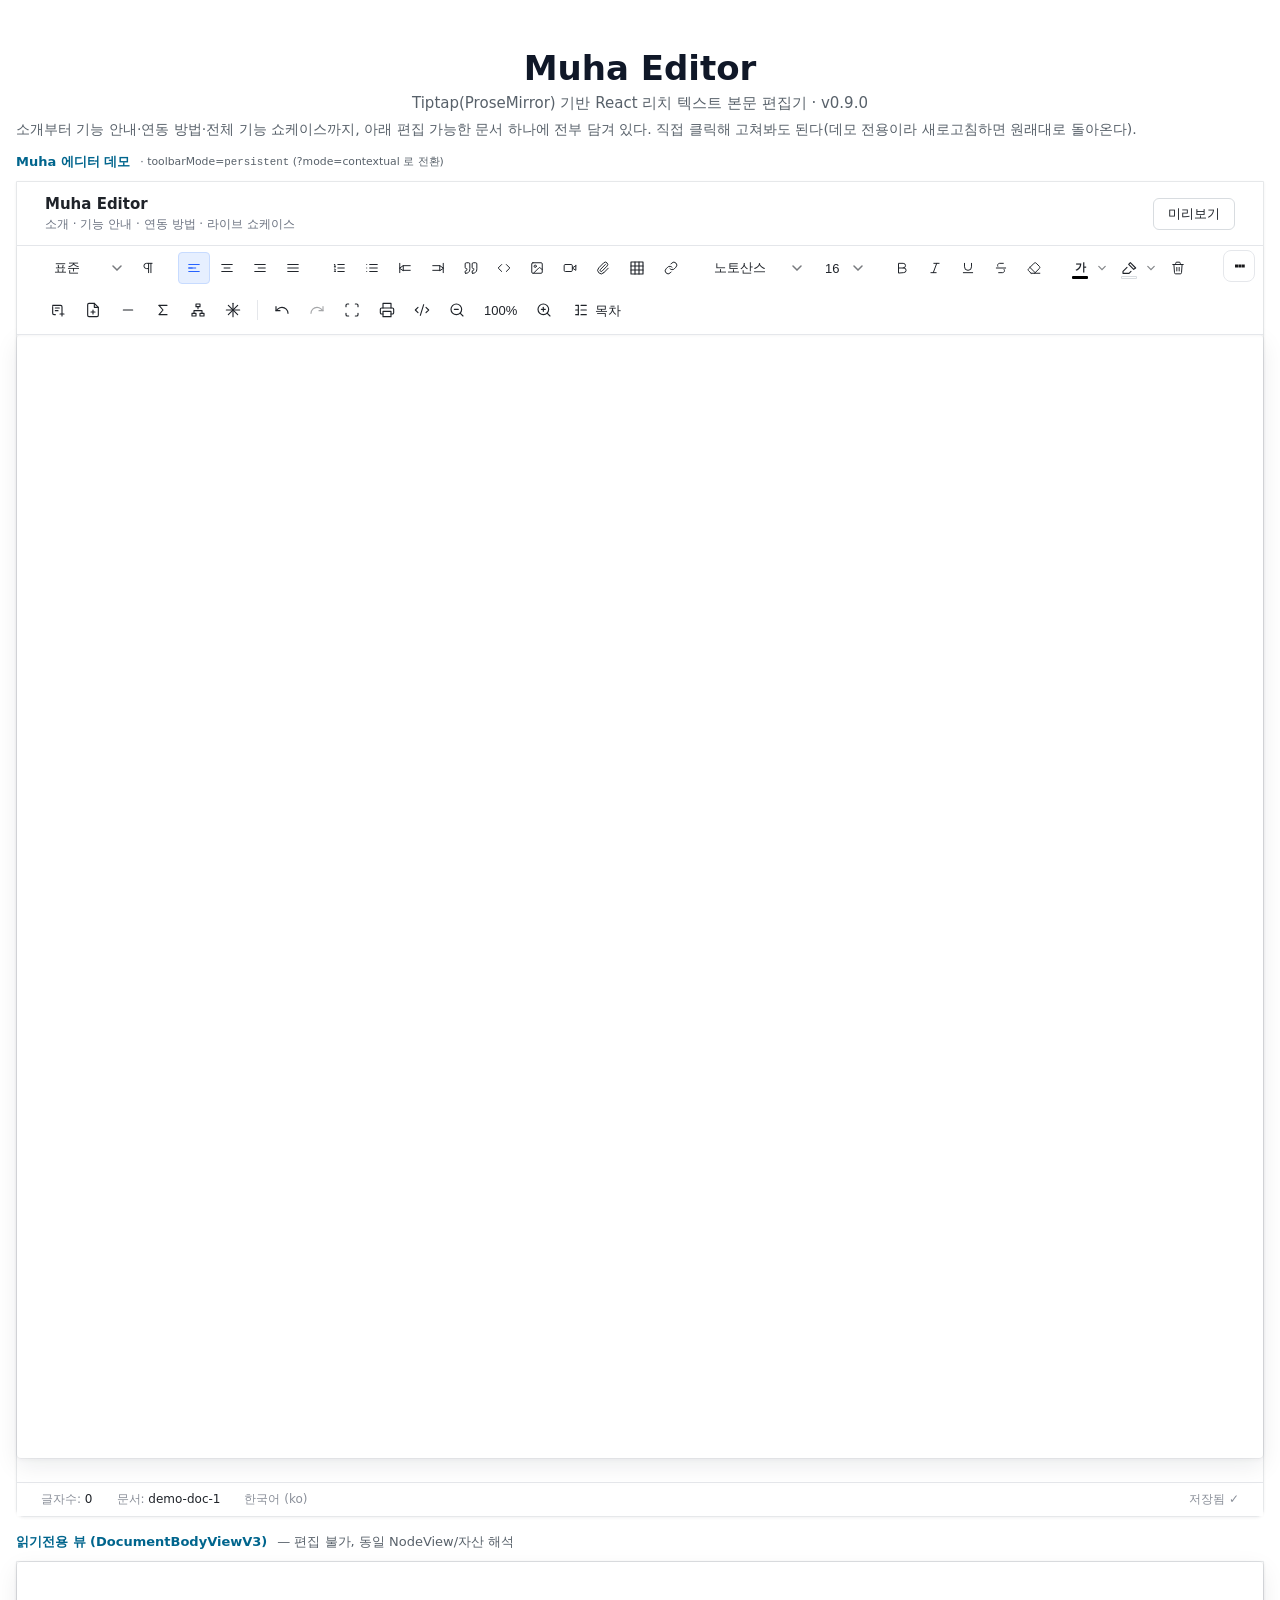
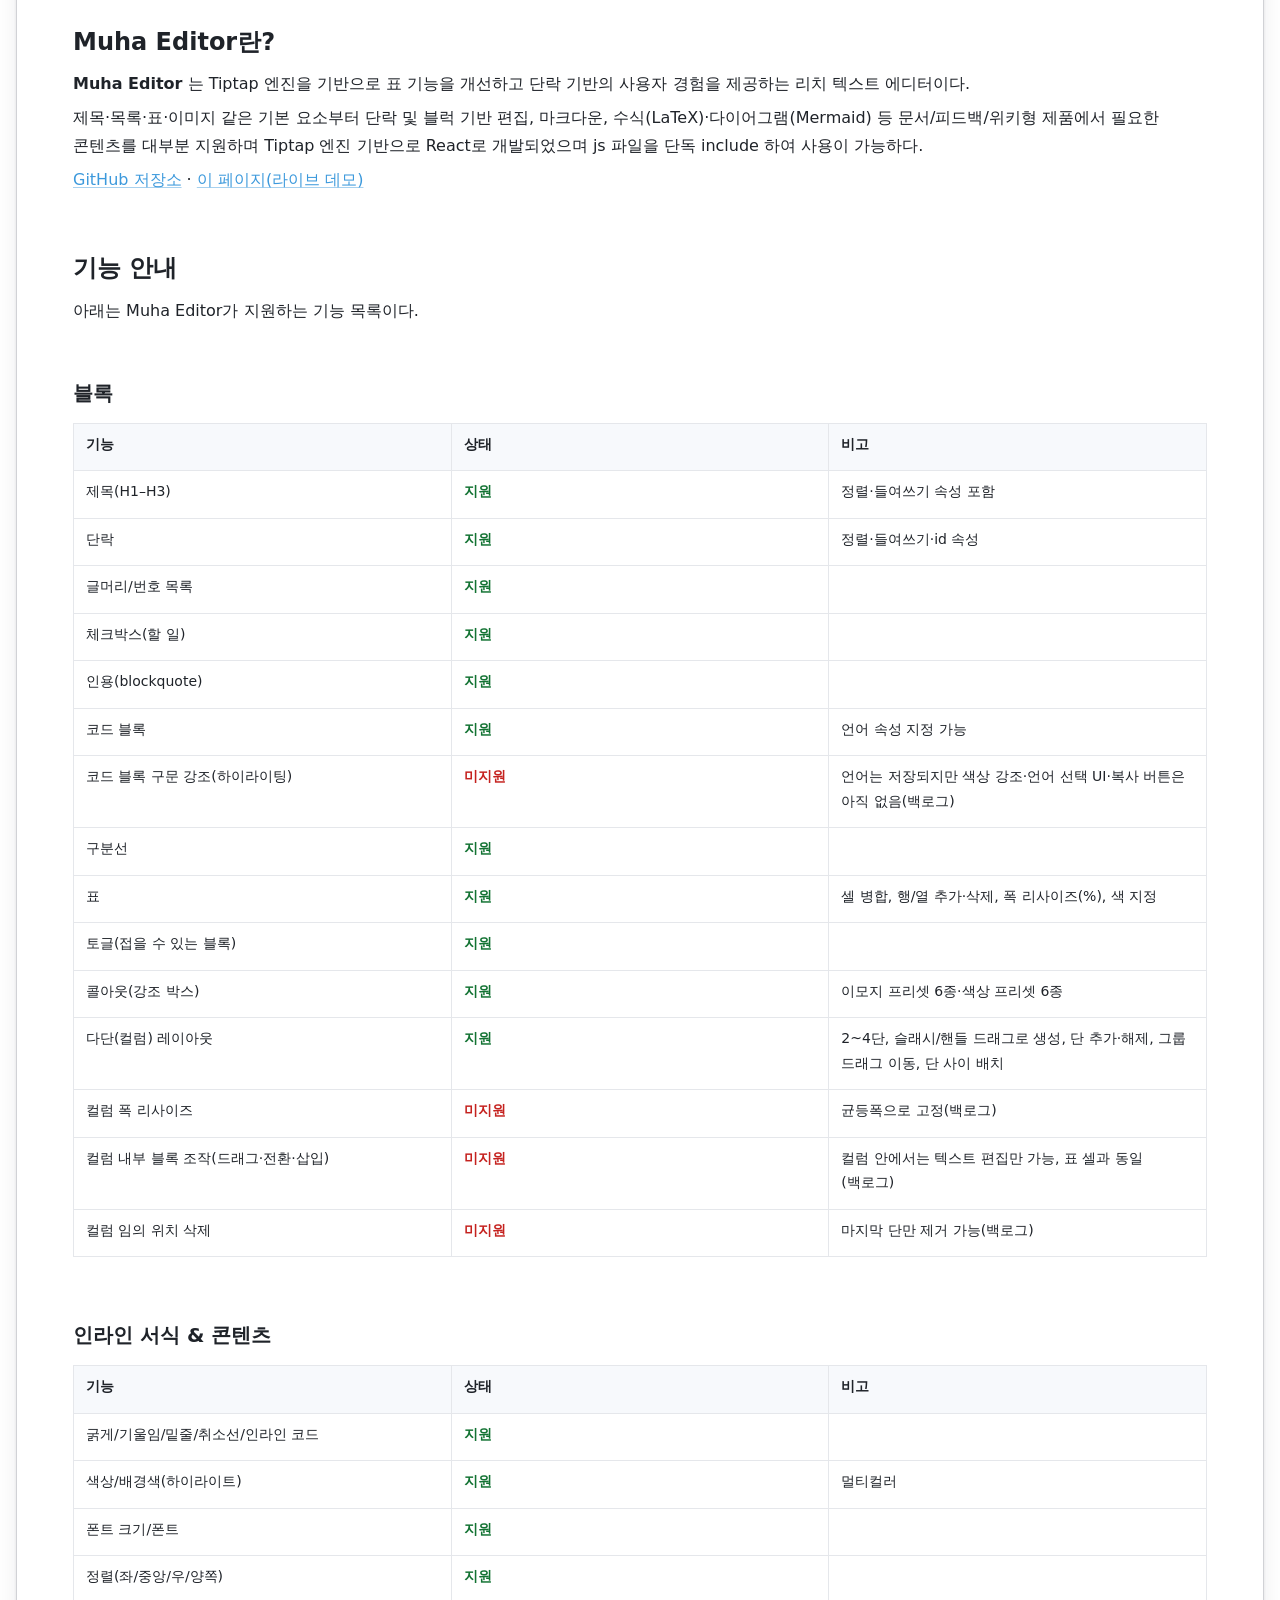
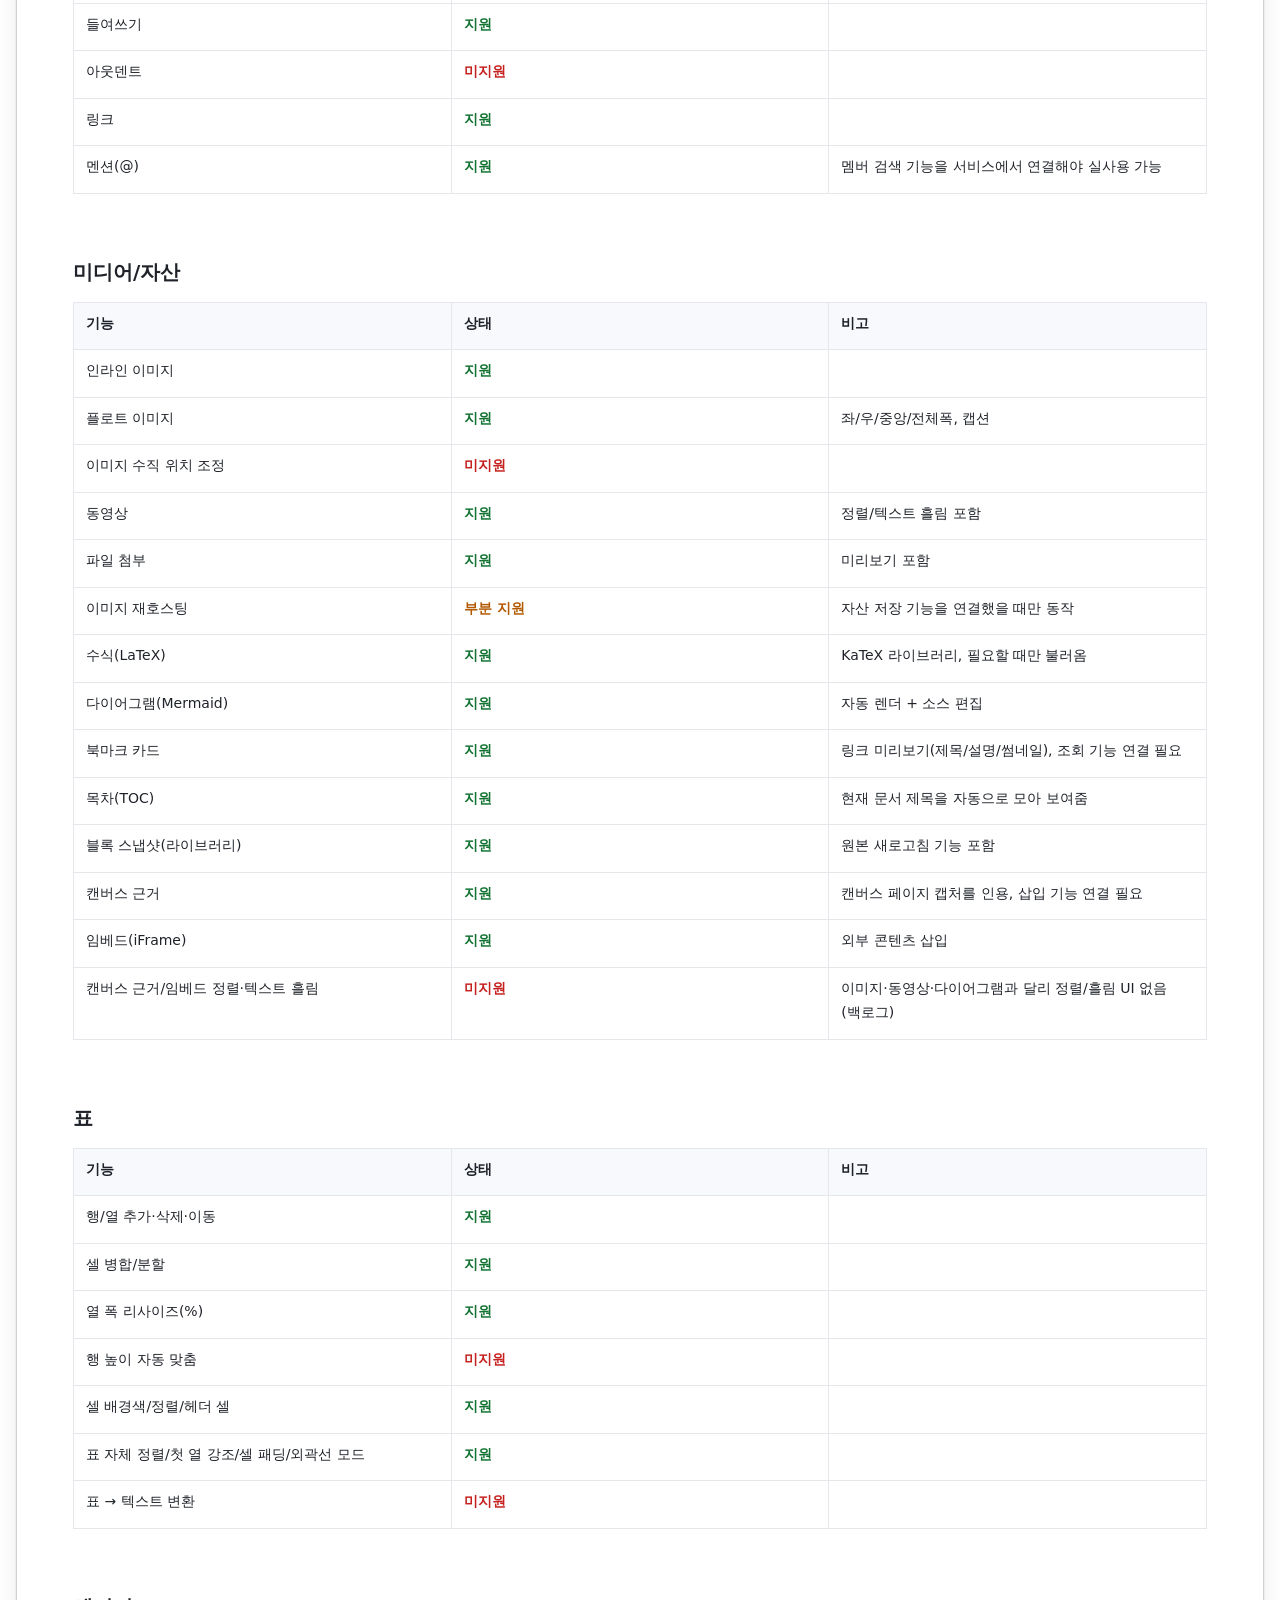
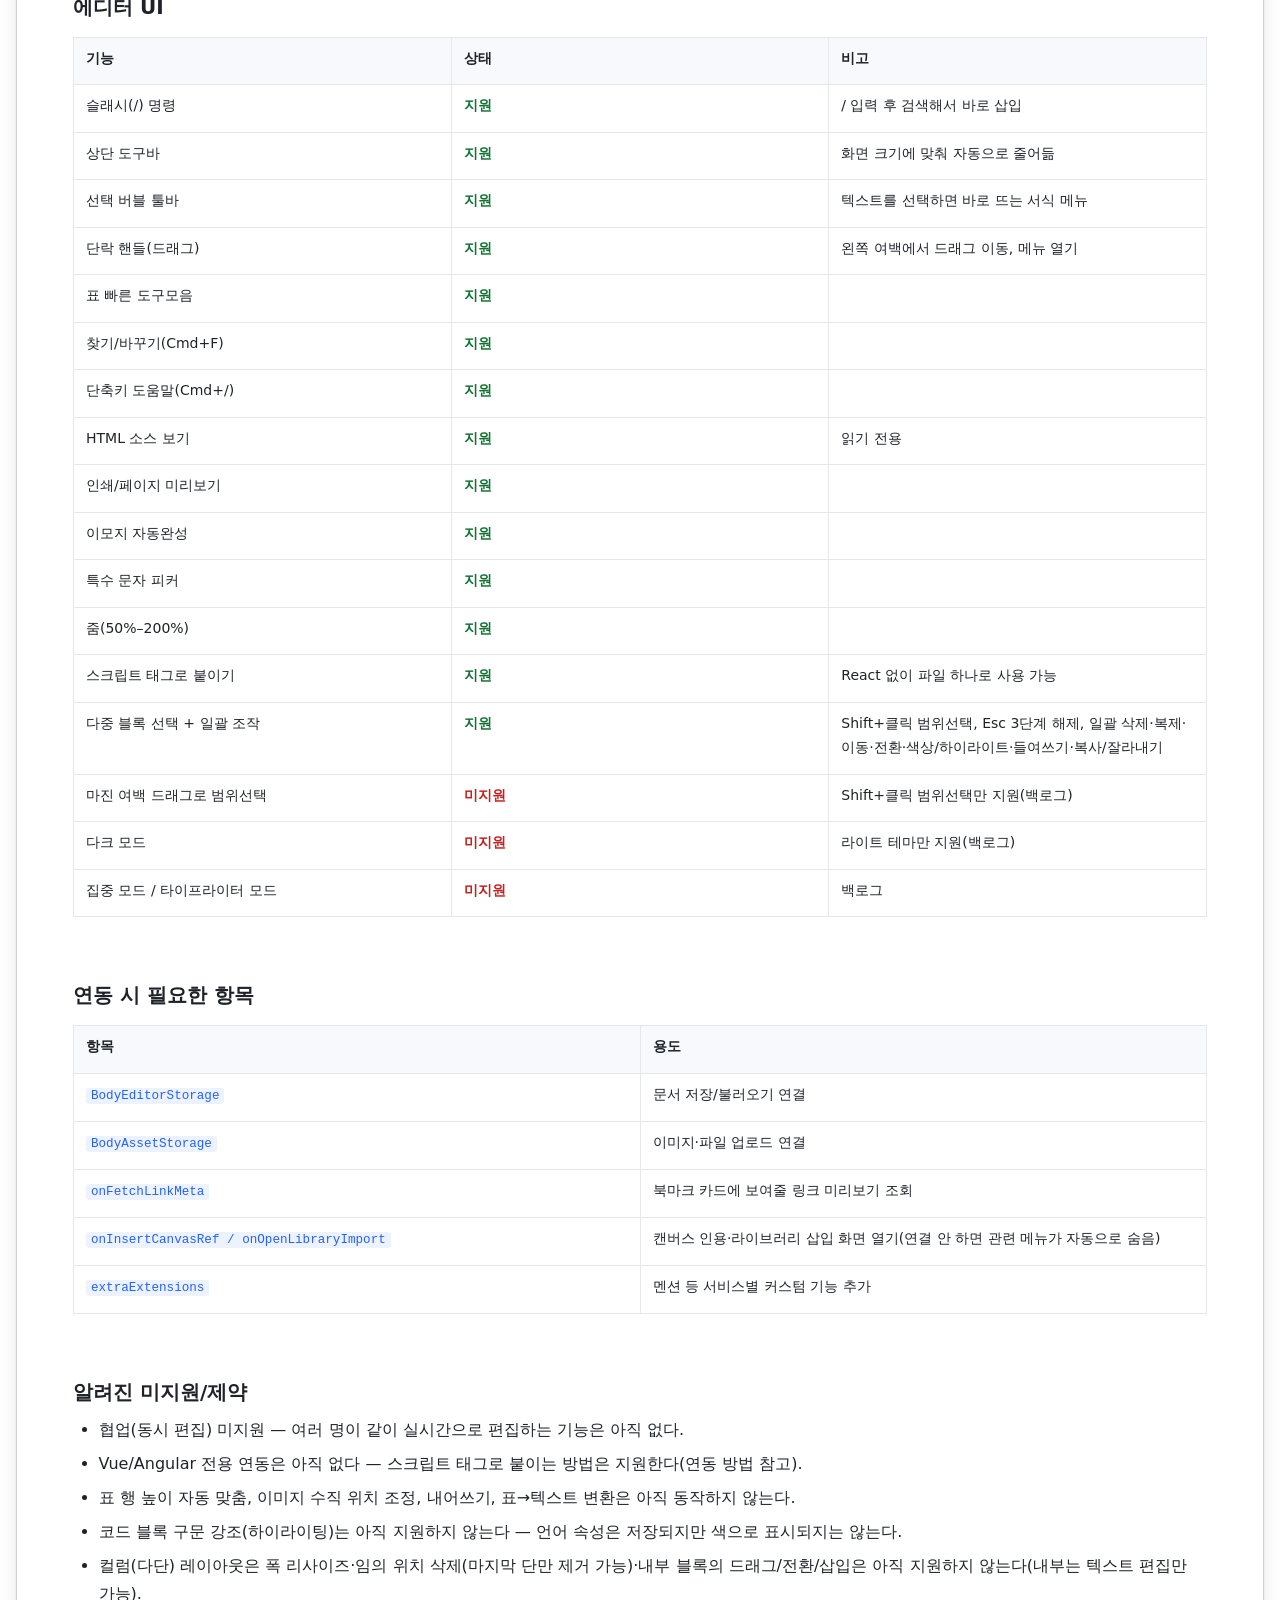
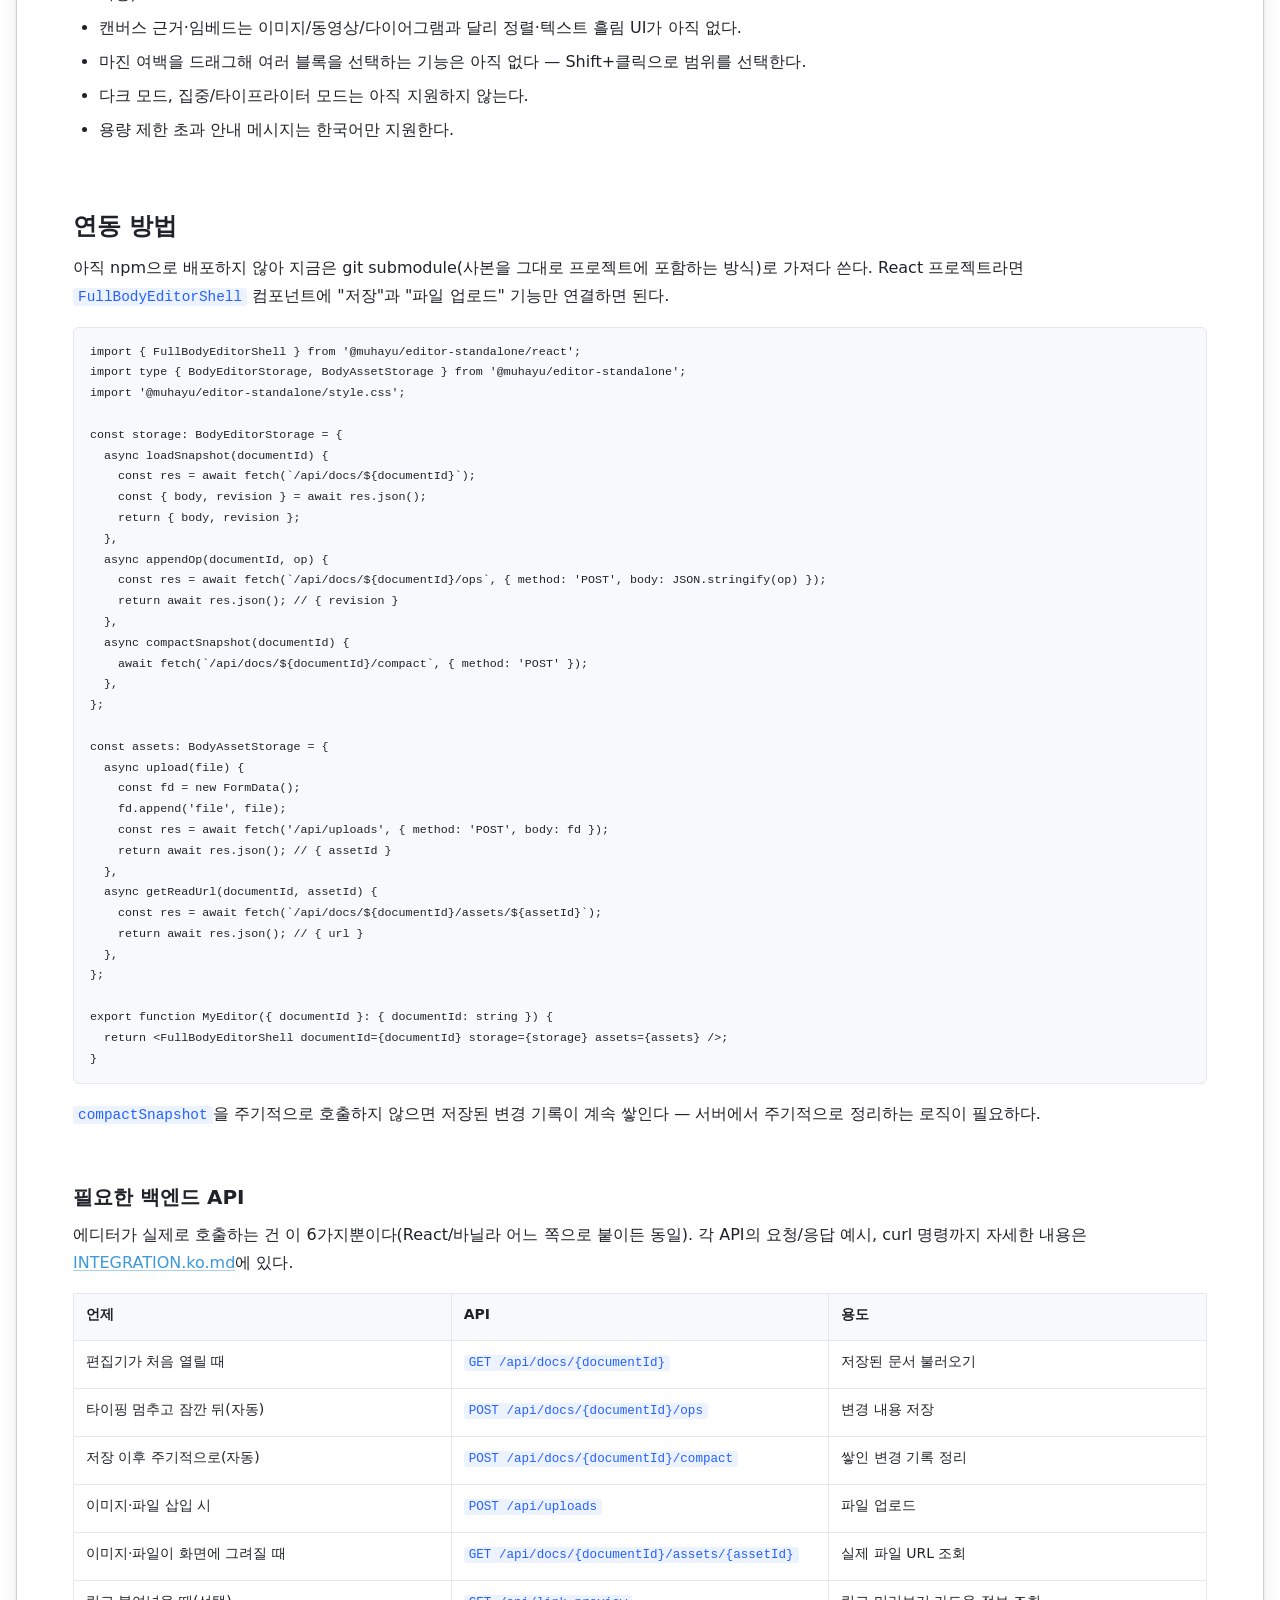
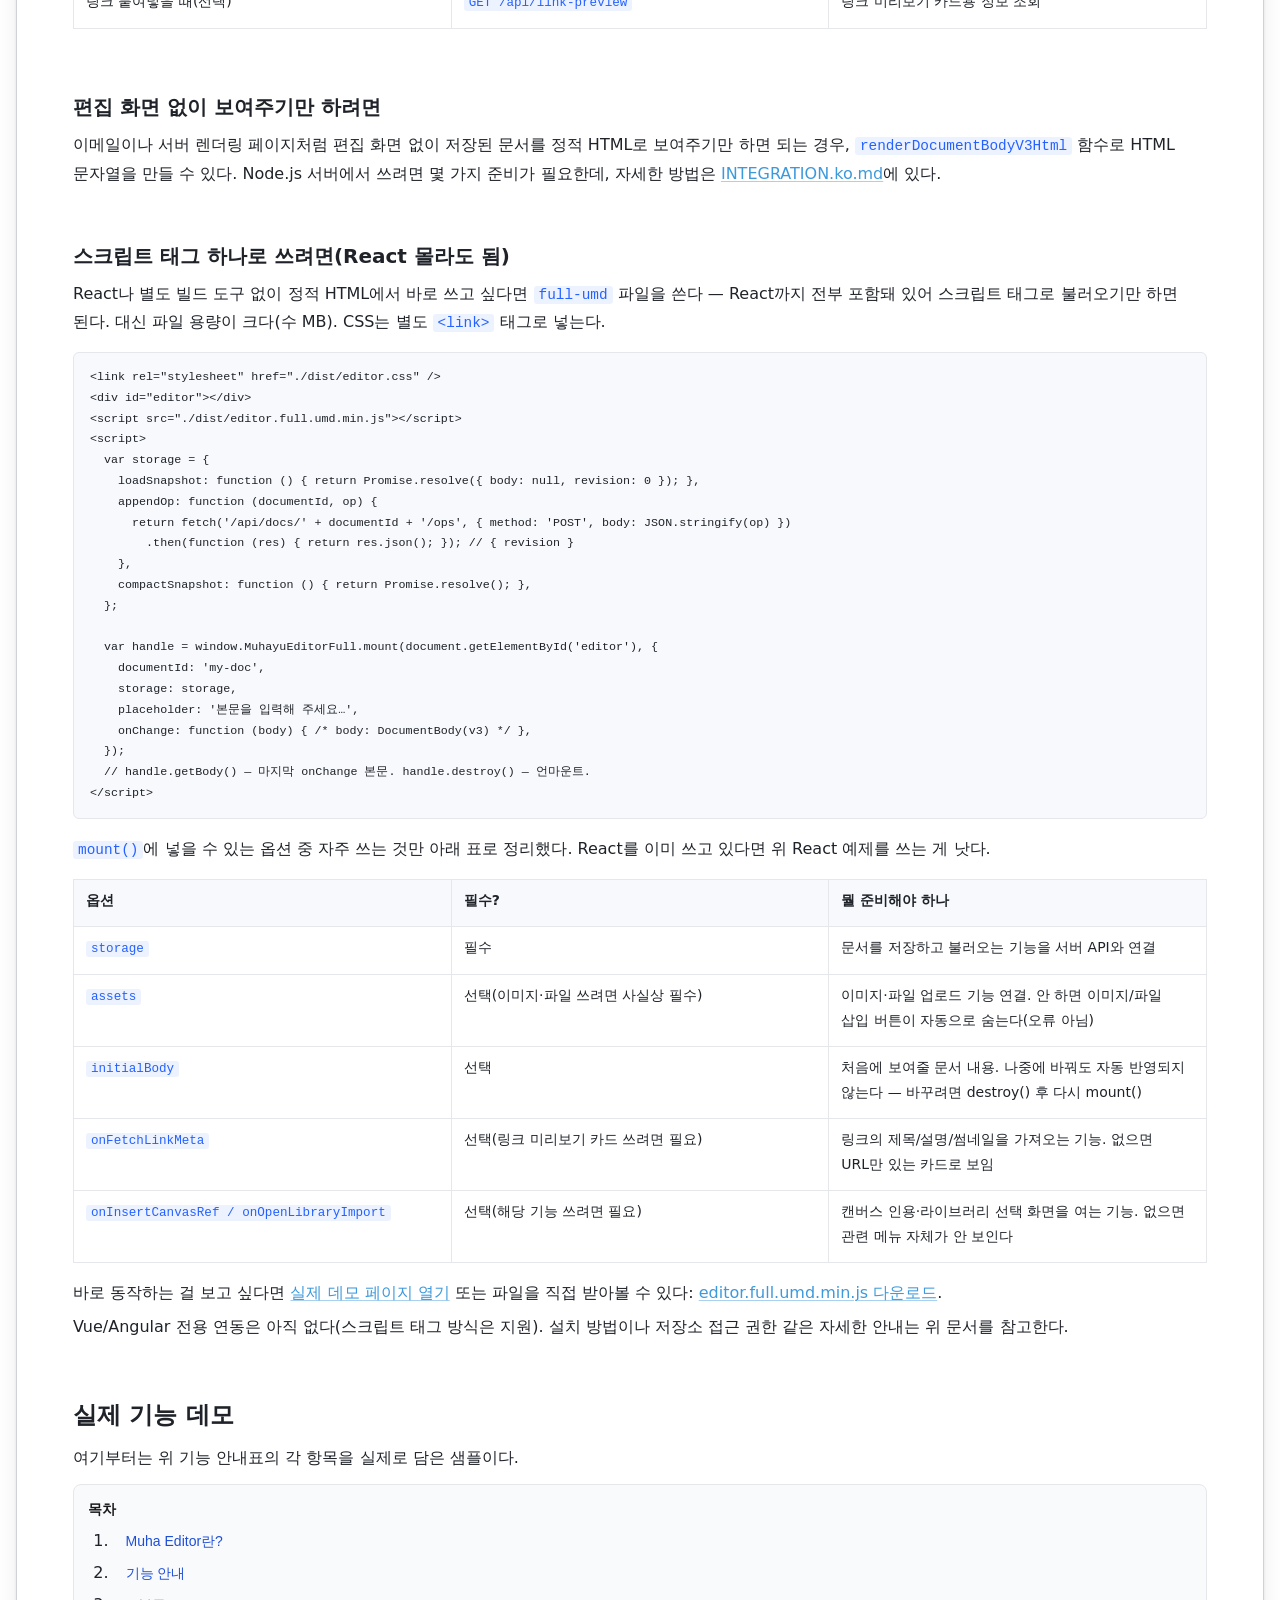
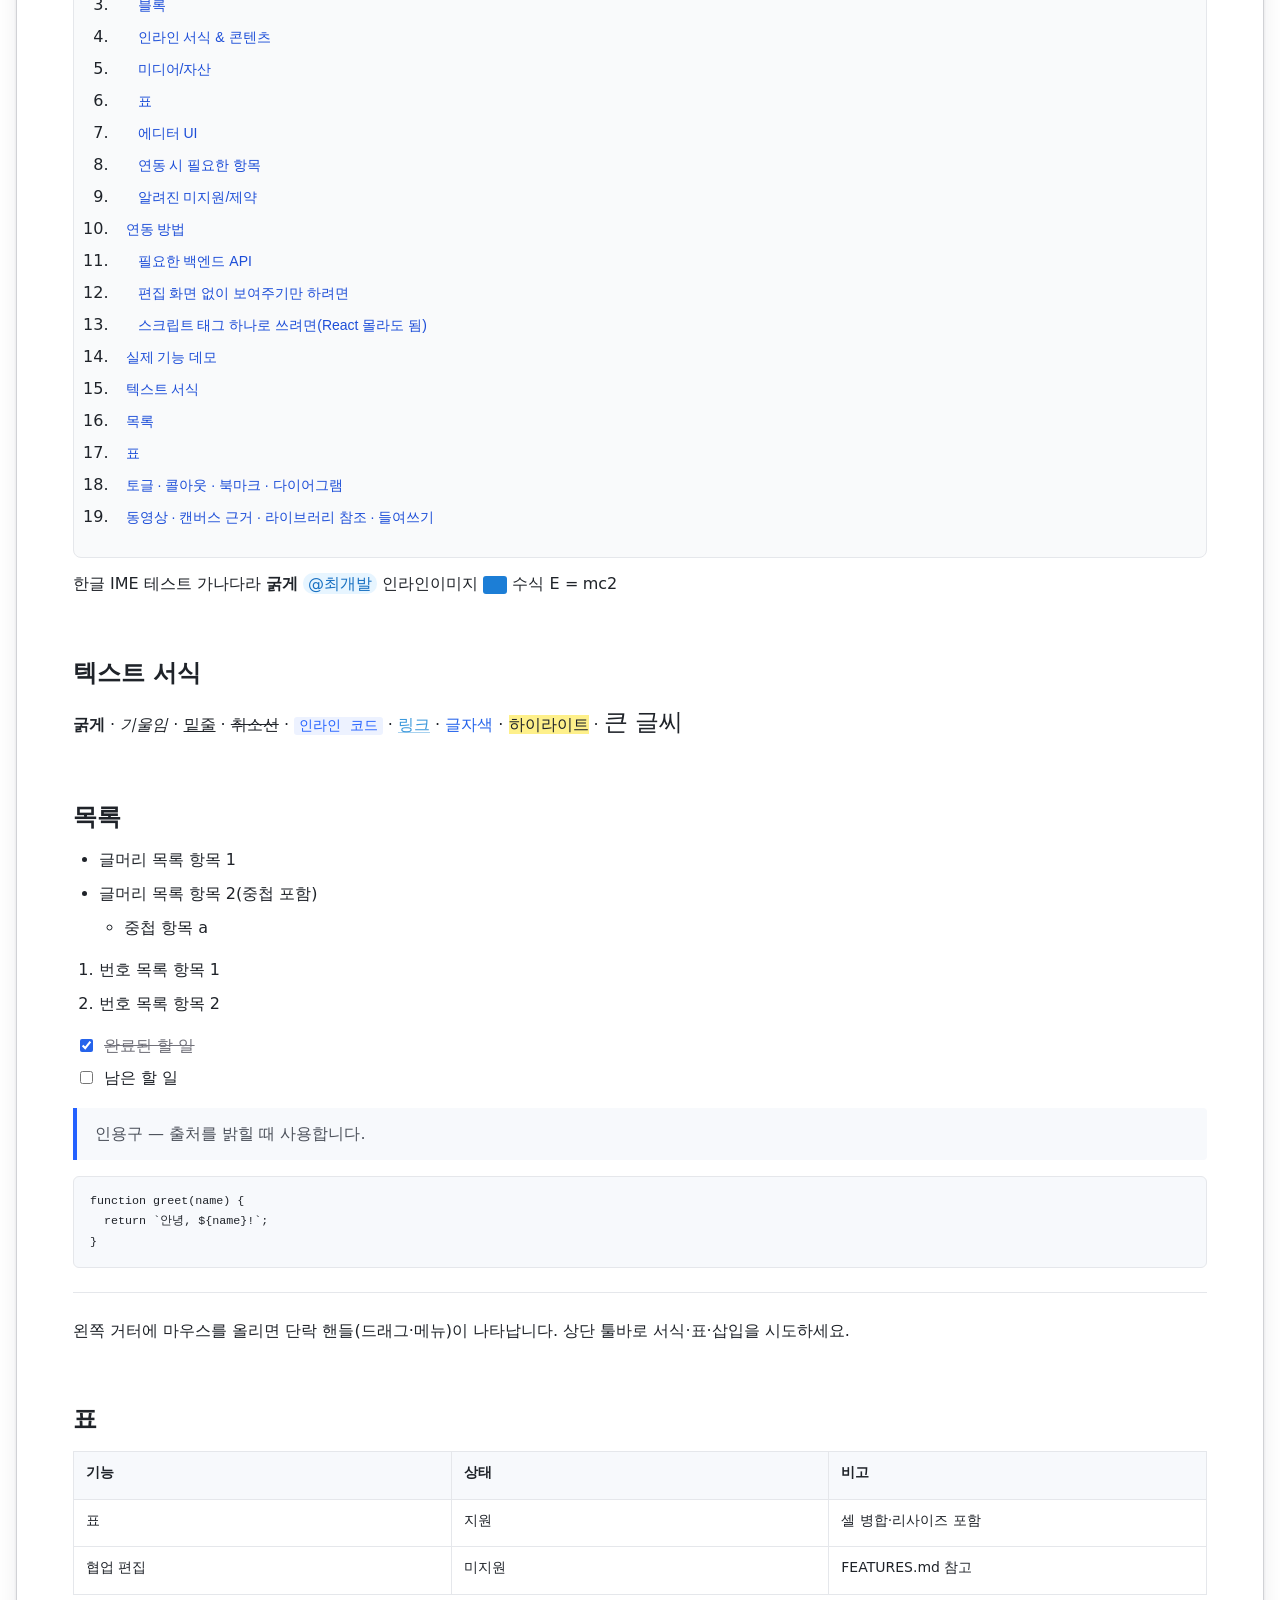
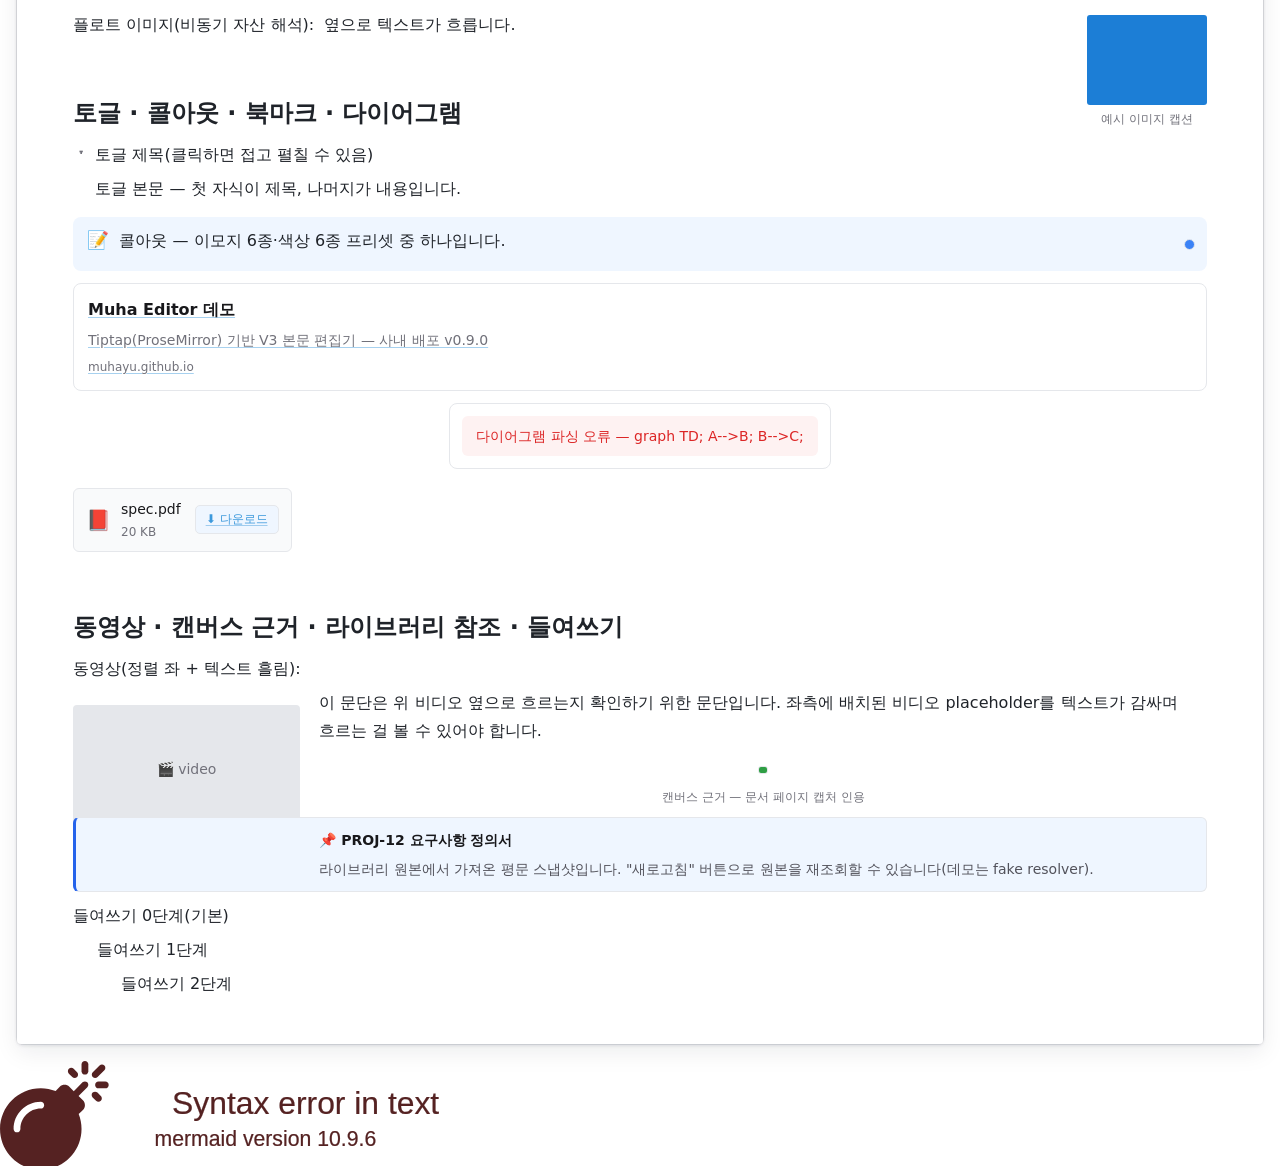
==== commit c728c127: "fix(muha-editor): 시드 콘텐츠 자동 clear — 빈 에디터로 진입 증상: iframe 안 muha-editor 가 'Muha Editor란?' 등 자체 데모 시드 " ====
--- a/muha-editor/index.html
+++ b/muha-editor/index.html
@@ -9,27 +9,32 @@
     <style>
       html, body { margin:0; padding:0; background:#fff; height:100%; }
       body { min-height: 100vh; }
+      /* 마운트 완료 전 시드 텍스트가 잠깐 보이는 것을 방지 — clear 후에만 표시 */
+      body:not([data-cleared="1"]) .ProseMirror{visibility:hidden;}
     </style>
   </head>
   <body>
     <div id="root"></div>
     <script>
-      // parent(keystroke-vault) 에 마운트 완료를 알림
       (function(){
         function notifyReady(){
+          try { window.parent && window.parent.postMessage({type:'muha-editor:ready'}, '*'); } catch(e){}
+        }
+        function clearSeed(){
+          const pm = document.querySelector('.ProseMirror');
+          if(!pm || !pm.editor) return false;
           try {
-            window.parent && window.parent.postMessage({type:'muha-editor:ready'}, '*');
-          } catch(e){}
+            pm.editor.commands.clearContent(true);
+            document.body.dataset.cleared = '1';
+            notifyReady();
+            return true;
+          } catch(e){ return false; }
         }
-        const check = () => {
-          const content = document.querySelector('.body-editor-content, .ProseMirror, [contenteditable="true"]');
-          if(content){ notifyReady(); return true; }
-          return false;
-        };
-        if(!check()){
-          const mo = new MutationObserver(() => { if(check()) mo.disconnect(); });
+        // Tiptap SPA 는 root 안에 실제 에디터 DOM 을 mount → MutationObserver 로 대기
+        if(!clearSeed()){
+          const mo = new MutationObserver(() => { if(clearSeed()) mo.disconnect(); });
           mo.observe(document.body, {childList:true, subtree:true});
-          setTimeout(() => mo.disconnect(), 5000);
+          setTimeout(() => { clearSeed(); mo.disconnect(); }, 6000);
         }
       })();
     </script>
